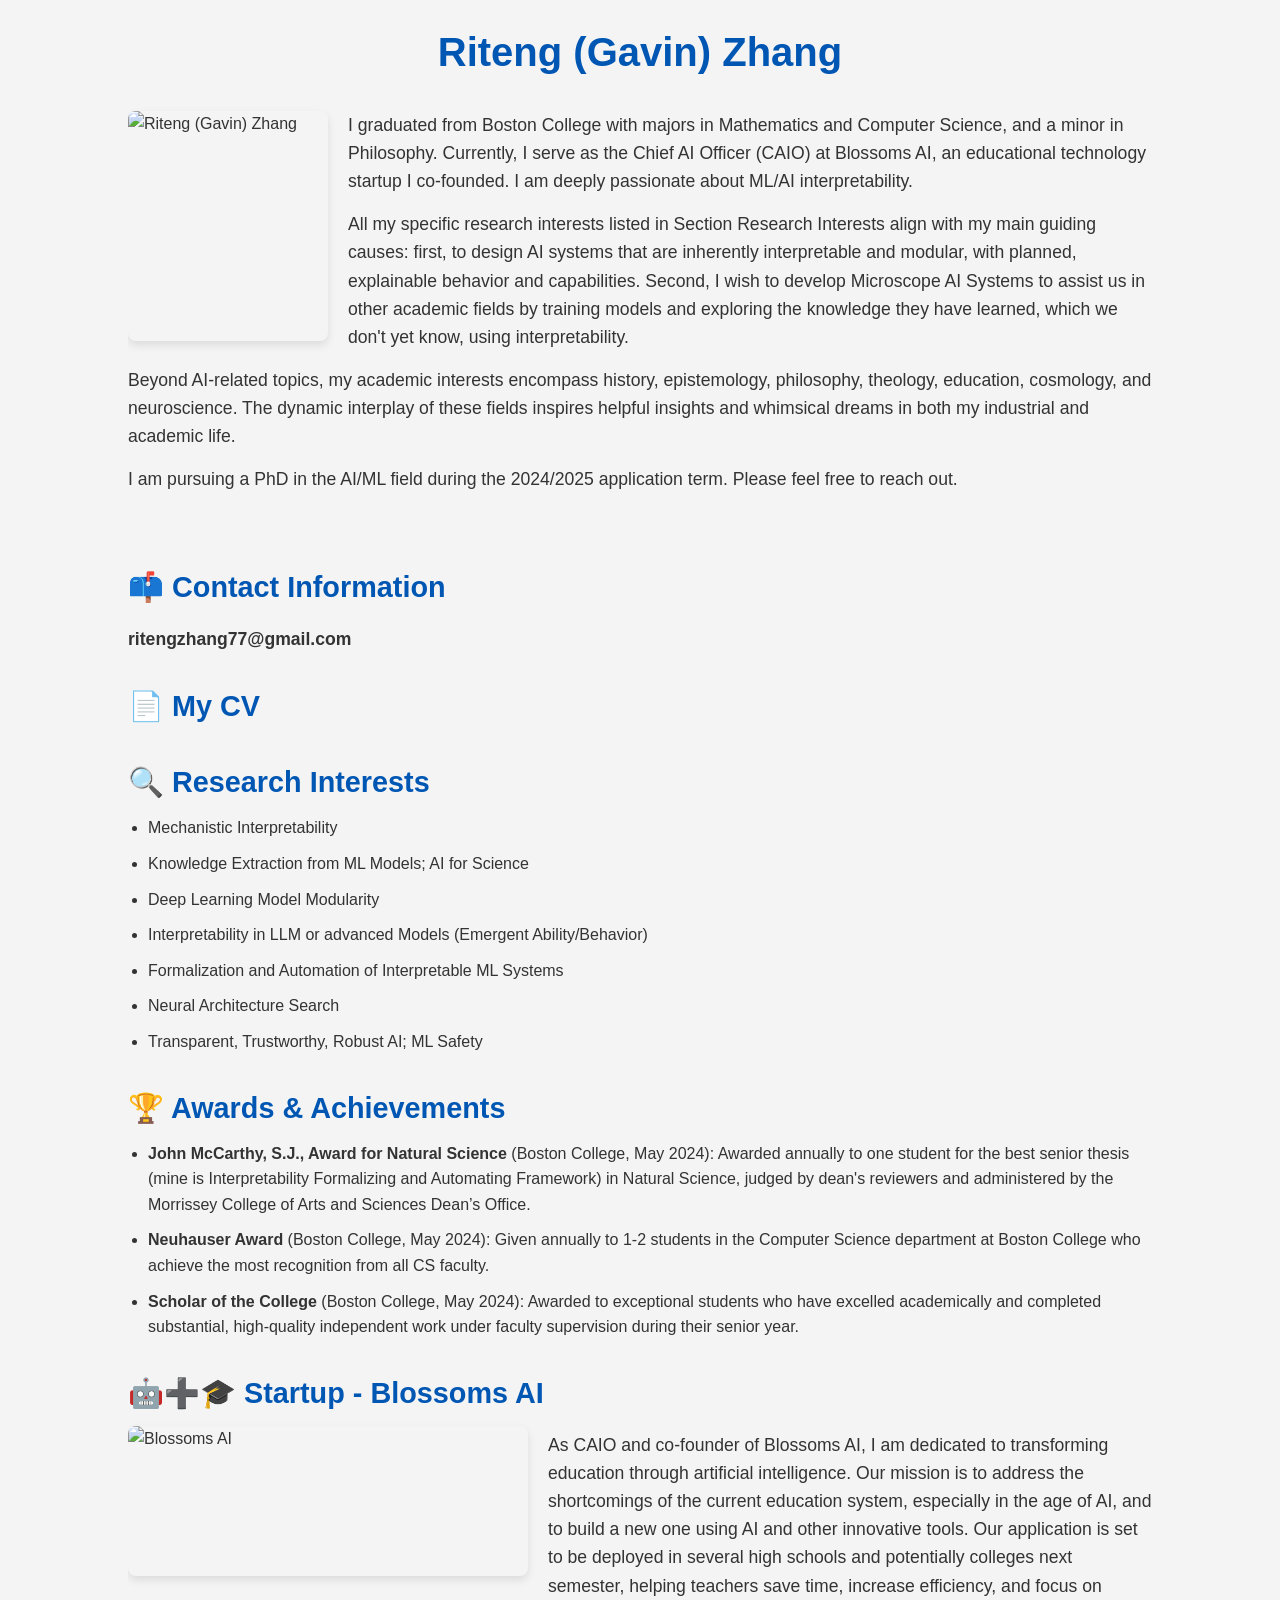
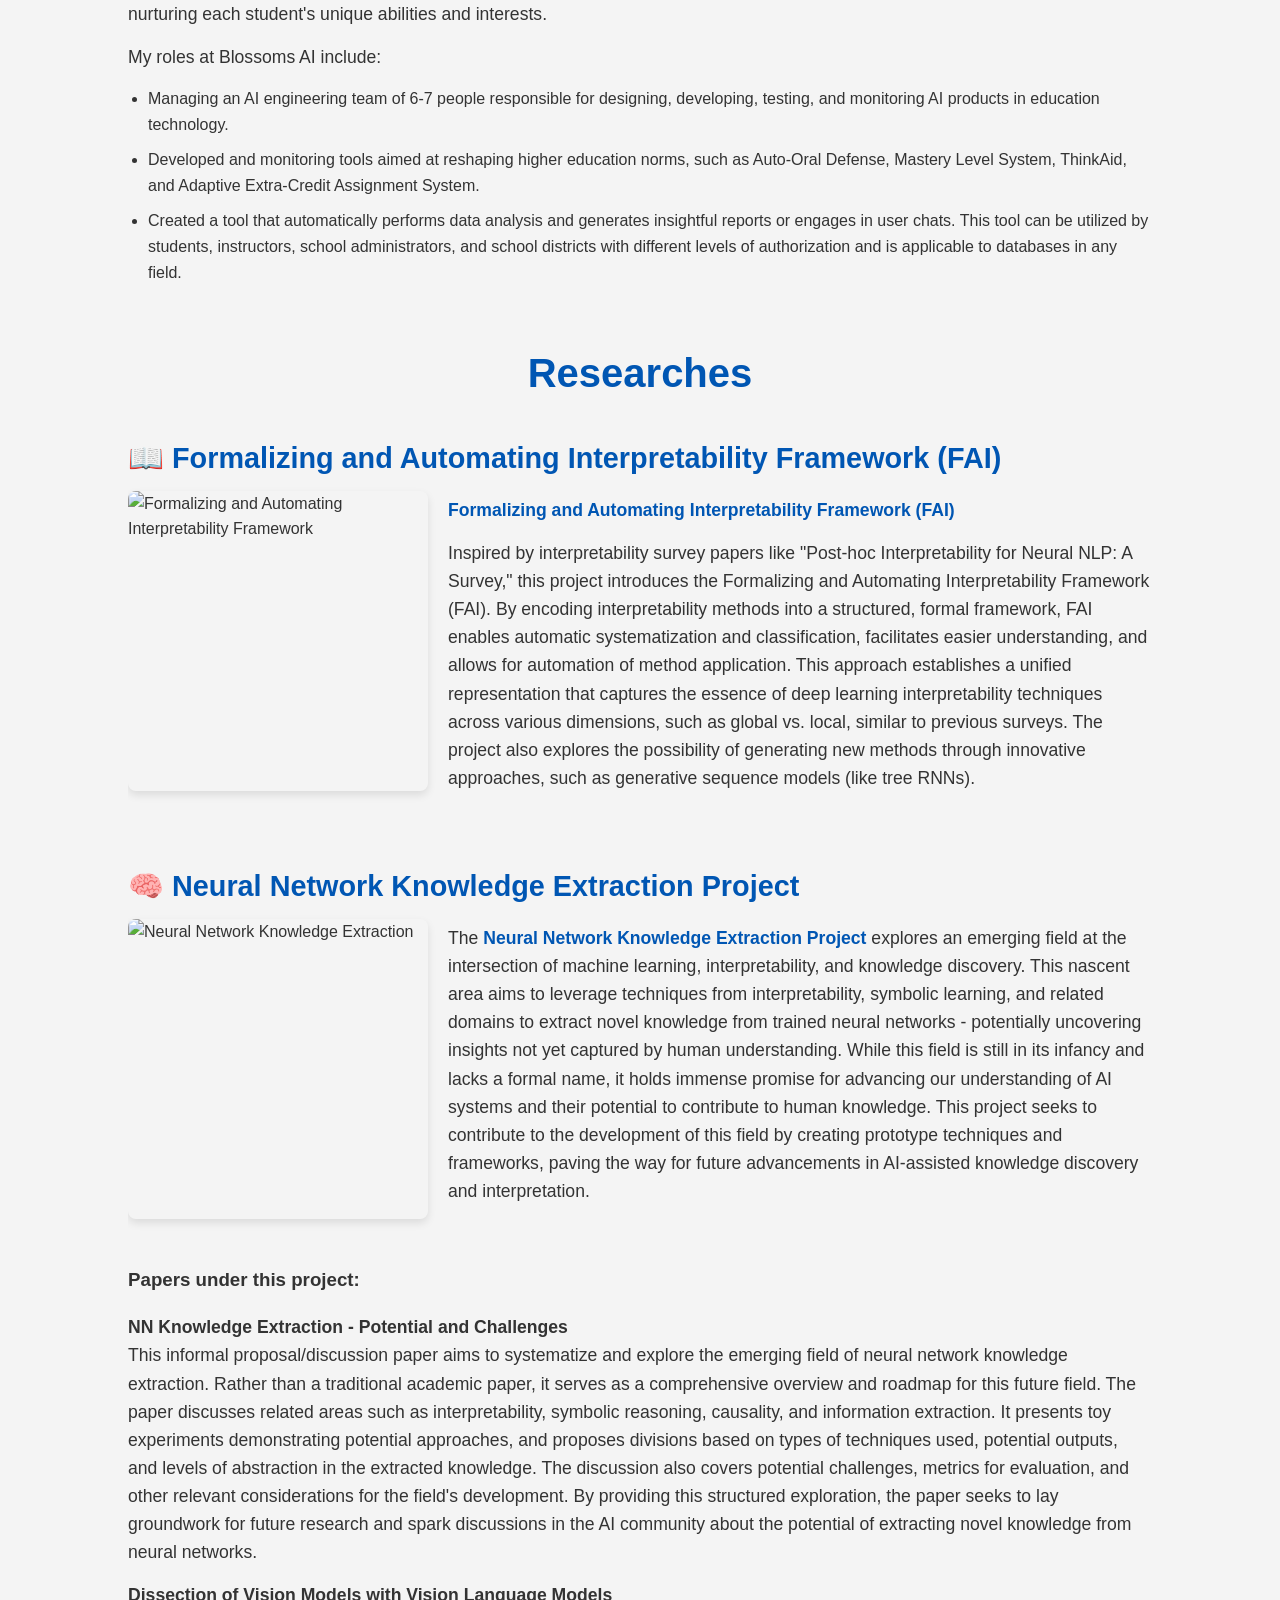
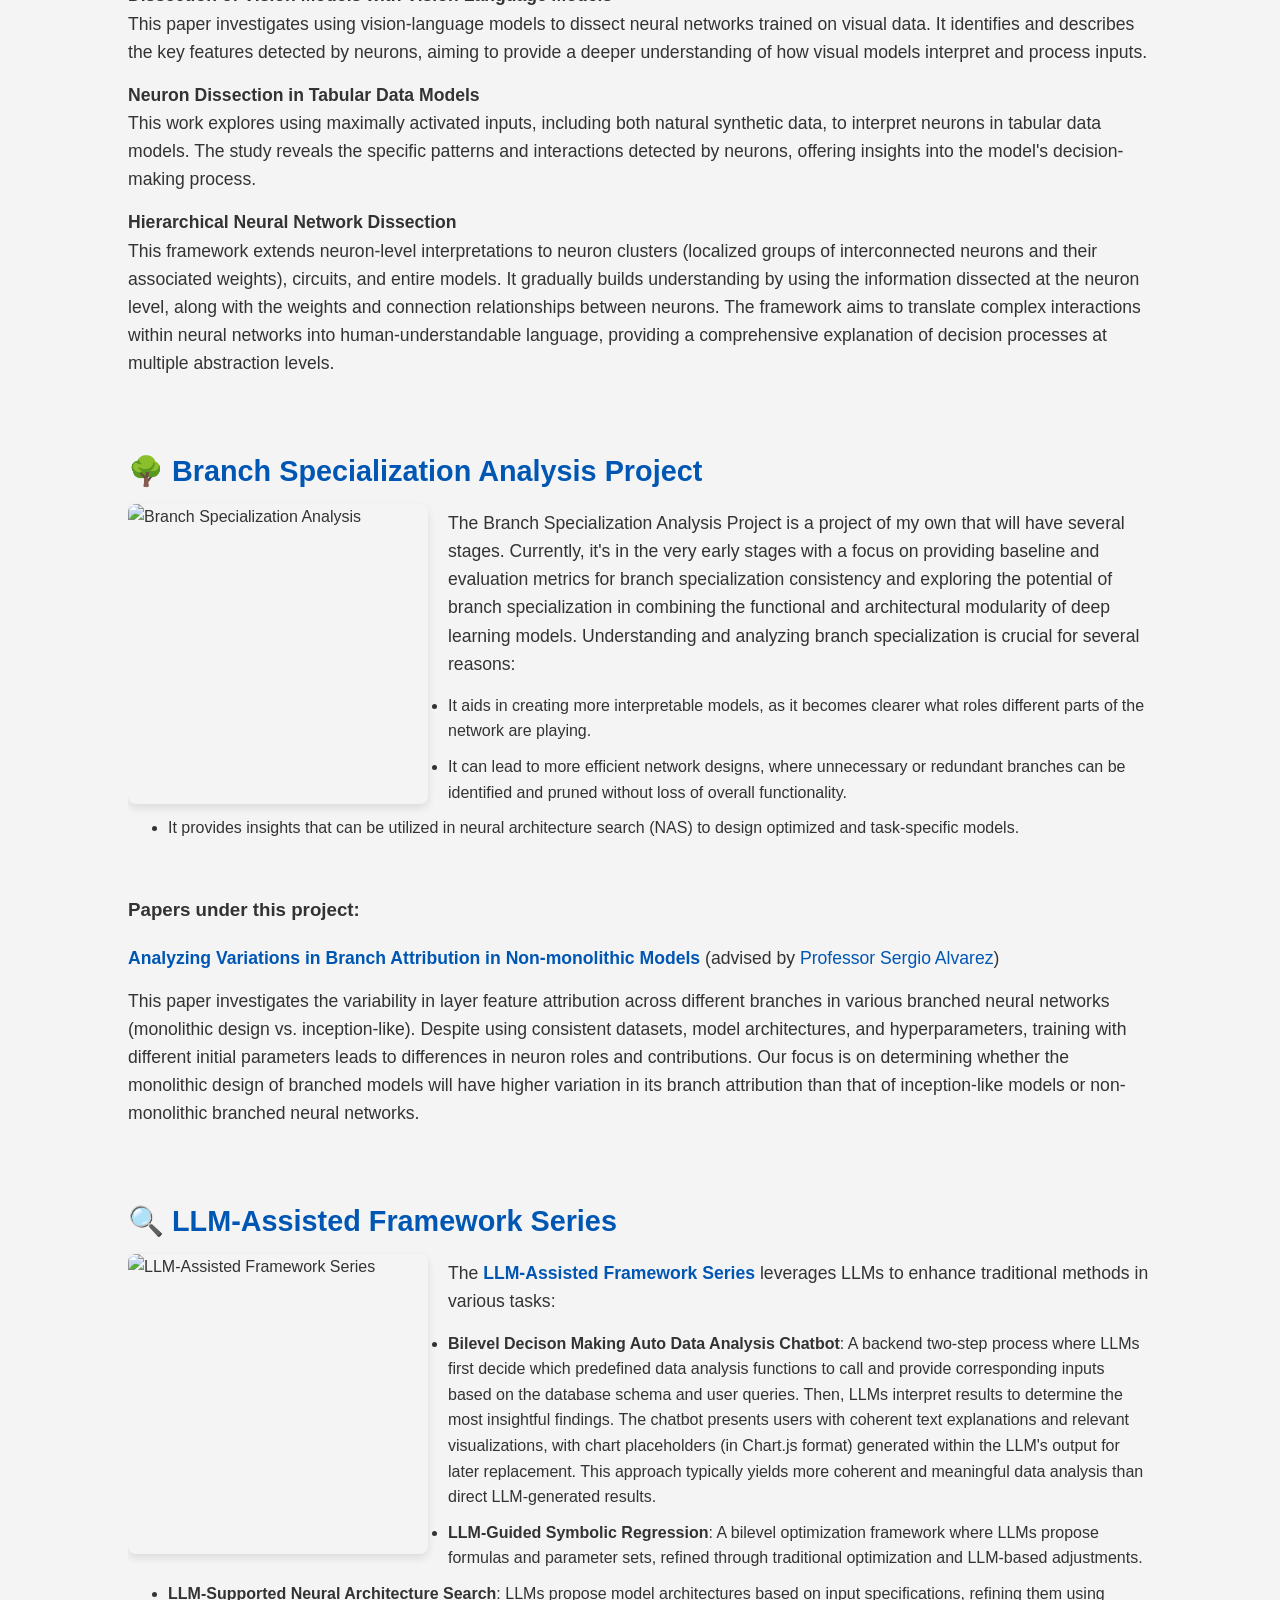
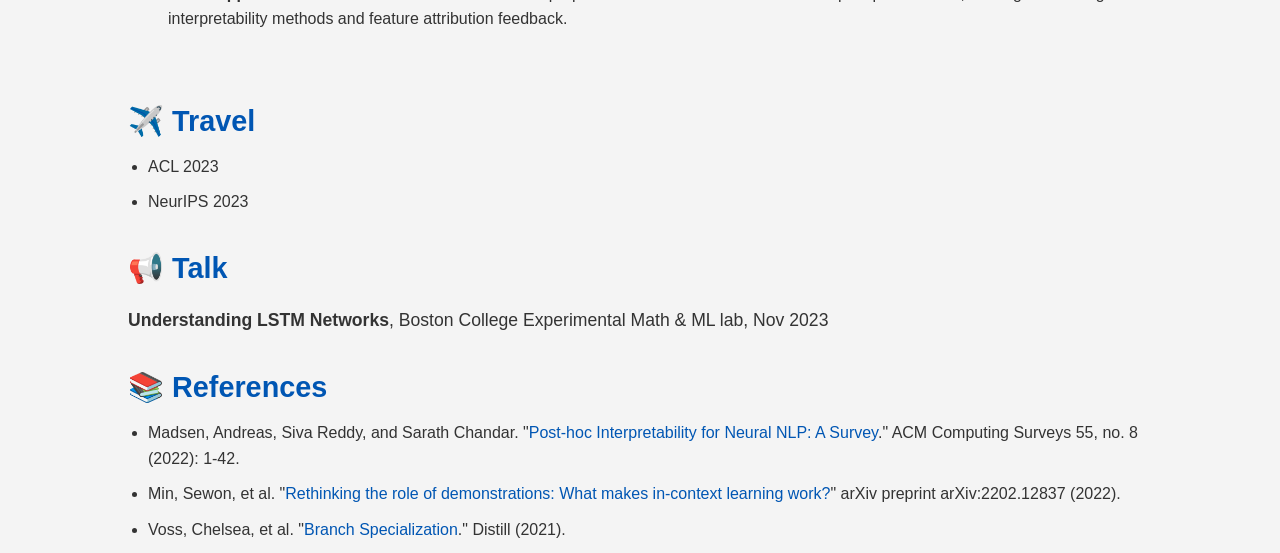
==== index.html @ b8872a15 "Update index.html" ====
<!DOCTYPE html>
<html lang="en">
<head>
    <meta charset="UTF-8">
    <meta name="viewport" content="width=device-width, initial-scale=1.0">
    <title>Riteng (Gavin) Zhang</title>
    <link rel="stylesheet" href="styles.css">
</head>
<body>
<div class="container">
        <h1>Riteng (Gavin) Zhang</h1>
        <img src="https://github.com/ritengzhang/ritengzhang.github.io/blob/11348b56d16f33c458205b8bb4a59f97f87b4524/1.jpeg?raw=true" align="left" width="200" height="230" alt="Riteng (Gavin) Zhang">
        <p>I graduated from Boston College with majors in Mathematics and Computer Science, and a minor in Philosophy. Currently, I serve as the Chief AI Officer (CAIO) at Blossoms AI, an educational technology startup I co-founded. I am deeply passionate about ML/AI interpretability.</p>
        
        <p>All my specific research interests listed in Section Research Interests align with my main guiding causes: first, to design AI systems that are inherently interpretable and modular, with planned, explainable behavior and capabilities. Second, I wish to develop Microscope AI Systems to assist us in other academic fields by training models and exploring the knowledge they have learned, which we don't yet know, using interpretability.</p>
        
        <p>Beyond AI-related topics, my academic interests encompass history, epistemology, philosophy, theology, education, cosmology, and neuroscience. The dynamic interplay of these fields inspires helpful insights and whimsical dreams in both my industrial and academic life.</p>
        
        <p>I am pursuing a PhD in the AI/ML field during the 2024/2025 application term. Please feel free to reach out.</p>
        
        <br clear="all"/>



        <h2>📫 Contact Information</h2>
        <p><strong>ritengzhang77@gmail.com</strong></p>

        <h2>📄 <a href="https://drive.google.com/file/d/1vY4RSzUa8OdE6odTxm7kkmeBJW924UXx/view?usp=sharing">My CV</a></h2>


        
        <h2>🔍 Research Interests</h2>
        <ul>
            <li>Mechanistic Interpretability</li>
            <li>Knowledge Extraction from ML Models; AI for Science</li>
            <li>Deep Learning Model Modularity</li>
            <li>Interpretability in LLM or advanced Models (Emergent Ability/Behavior)</li>
            <li>Formalization and Automation of Interpretable ML Systems</li>
            <li>Neural Architecture Search</li>
            <li>Transparent, Trustworthy, Robust AI; ML Safety</li>
        </ul>

        <h2>🏆 Awards & Achievements</h2>
        <ul>
            <li><strong>John McCarthy, S.J., Award for Natural Science</strong> (Boston College, May 2024): Awarded annually to one student for the best senior thesis (mine is Interpretability Formalizing and Automating Framework) in Natural Science, judged by dean's reviewers and administered by the Morrissey College of Arts and Sciences Dean’s Office.</li>
            <li><strong>Neuhauser Award</strong> (Boston College, May 2024): Given annually to 1-2 students in the Computer Science department at Boston College who achieve the most recognition from all CS faculty.</li>
            <li><strong>Scholar of the College</strong> (Boston College, May 2024): Awarded to exceptional students who have excelled academically and completed substantial, high-quality independent work under faculty supervision during their senior year.</li>
        </ul>

        
        <h2>🤖➕🎓 Startup - <a href="https://blossoms.ai">Blossoms AI</a></h2>
        <img src="https://github.com/ritengzhang/ritengzhang.github.io/blob/1a01755368f74b77d7cccdb9f7ed3c48d9a6199f/image.png?raw=true" align="left" width="400" height="150" alt="Blossoms AI">
        <p>As CAIO and co-founder of Blossoms AI, I am dedicated to transforming education through artificial intelligence. Our mission is to address the shortcomings of the current education system, especially in the age of AI, and to build a new one using AI and other innovative tools. Our application is set to be deployed in several high schools and potentially colleges next semester, helping teachers save time, increase efficiency, and focus on nurturing each student's unique abilities and interests.</p>
        <p>My roles at Blossoms AI include:</p>
        <ul>
            <li>Managing an AI engineering team of 6-7 people responsible for designing, developing, testing, and monitoring AI products in education technology.</li>
            <li>Developed and monitoring tools aimed at reshaping higher education norms, such as Auto-Oral Defense, Mastery Level System, ThinkAid, and Adaptive Extra-Credit Assignment System.</li>
            <li>Created a tool that automatically performs data analysis and generates insightful reports or engages in user chats. This tool can be utilized by students, instructors, school administrators, and school districts with different levels of authorization and is applicable to databases in any field.</li>
        </ul>
        <br clear="all"/>

        <h1>Researches</h1>
        
        <h2>📖 Formalizing and Automating Interpretability Framework (FAI)</h2>
        <img src="https://github.com/ritengzhang/ritengzhang.github.io/blob/95fd2bb4a673e4454ec96db79923a9f203338d7e/method%20encoding%20pic.jpg?raw=true" align="left" width="300" height="300" alt="Formalizing and Automating Interpretability Framework">
        <p><a href="https://github.com/ritengzhang/Interpretability-of-neural-language-model-A-survey"><strong>Formalizing and Automating Interpretability Framework (FAI)</strong></a></p>
        <p>Inspired by interpretability survey papers like "Post-hoc Interpretability for Neural NLP: A Survey," this project introduces the Formalizing and Automating Interpretability Framework (FAI). By encoding interpretability methods into a structured, formal framework, FAI enables automatic systematization and classification, facilitates easier understanding, and allows for automation of method application. This approach establishes a unified representation that captures the essence of deep learning interpretability techniques across various dimensions, such as global vs. local, similar to previous surveys. The project also explores the possibility of generating new methods through innovative approaches, such as generative sequence models (like tree RNNs).</p>
        <br clear="all"/>
        
        <h2>🧠 Neural Network Knowledge Extraction Project</h2>
        <img src="https://github.com/ritengzhang/ritengzhang.github.io/blob/d81172f85144ddbd7890f9d660b5c33ec9f28f45/KE.jpg?raw=true" align="left" width="300" height="300" alt="Neural Network Knowledge Extraction">
        <p>The <strong><a href="https://github.com/ritengzhang/NN-Knowledge-Extraction">Neural Network Knowledge Extraction Project</a></strong> explores an emerging field at the intersection of machine learning, interpretability, and knowledge discovery. This nascent area aims to leverage techniques from interpretability, symbolic learning, and related domains to extract novel knowledge from trained neural networks - potentially uncovering insights not yet captured by human understanding. While this field is still in its infancy and lacks a formal name, it holds immense promise for advancing our understanding of AI systems and their potential to contribute to human knowledge. This project seeks to contribute to the development of this field by creating prototype techniques and frameworks, paving the way for future advancements in AI-assisted knowledge discovery and interpretation.</p>
        <br clear="all"/>
        
        <h3>Papers under this project:</h3>

        <p><strong>NN Knowledge Extraction - Potential and Challenges</strong><br>
        This informal proposal/discussion paper aims to systematize and explore the emerging field of neural network knowledge extraction. Rather than a traditional academic paper, it serves as a comprehensive overview and roadmap for this future field. The paper discusses related areas such as interpretability, symbolic reasoning, causality, and information extraction. It presents toy experiments demonstrating potential approaches, and proposes divisions based on types of techniques used, potential outputs, and levels of abstraction in the extracted knowledge. The discussion also covers potential challenges, metrics for evaluation, and other relevant considerations for the field's development. By providing this structured exploration, the paper seeks to lay groundwork for future research and spark discussions in the AI community about the potential of extracting novel knowledge from neural networks.</p>
            
        <p><strong>Dissection of Vision Models with Vision Language Models</strong><br>
        This paper investigates using vision-language models to dissect neural networks trained on visual data. It identifies and describes the key features detected by neurons, aiming to provide a deeper understanding of how visual models interpret and process inputs.</p>
        
        <p><strong>Neuron Dissection in Tabular Data Models</strong><br>
        This work explores using maximally activated inputs, including both natural synthetic data, to interpret neurons in tabular data models. The study reveals the specific patterns and interactions detected by neurons, offering insights into the model's decision-making process.</p>
        
        <p><strong>Hierarchical Neural Network Dissection</strong><br>
        This framework extends neuron-level interpretations to neuron clusters (localized groups of interconnected neurons and their associated weights), circuits, and entire models. It gradually builds understanding by using the information dissected at the neuron level, along with the weights and connection relationships between neurons. The framework aims to translate complex interactions within neural networks into human-understandable language, providing a comprehensive explanation of decision processes at multiple abstraction levels.</p>
        <br clear="all"/>

        
        <h2>🌳 Branch Specialization Analysis Project</h2>
        <img src="https://github.com/ritengzhang/ritengzhang.github.io/blob/e4a2a3af80d99f621597987b2ea102a648469d71/branch.png?raw=true" align="left" width="300" height="300" alt="Branch Specialization Analysis">
        <p>The Branch Specialization Analysis Project is a project of my own that will have several stages. Currently, it's in the very early stages with a focus on providing baseline and evaluation metrics for branch specialization consistency and exploring the potential of branch specialization in combining the functional and architectural modularity of deep learning models. Understanding and analyzing branch specialization is crucial for several reasons:</p>
        <ul style="padding-left: 40px;">
            <li>It aids in creating more interpretable models, as it becomes clearer what roles different parts of the network are playing.</li>
            <li>It can lead to more efficient network designs, where unnecessary or redundant branches can be identified and pruned without loss of overall functionality.</li>
            <li>It provides insights that can be utilized in neural architecture search (NAS) to design optimized and task-specific models.</li>
        </ul>
        <br clear="all"/>
        
        <h3>Papers under this project:</h3>
        <p><a href="https://github.com/ritengzhang/Interpretability-of-Inception-and-its-variants"><strong>Analyzing Variations in Branch Attribution in Non-monolithic Models</strong></a> (advised by <a href="https://www.bc.edu/bc-web/schools/mcas/departments/computer-science/people/faculty-directory/sergio-alvarez.html">Professor Sergio Alvarez</a>)</p>
        <p>This paper investigates the variability in layer feature attribution across different branches in various branched neural networks (monolithic design vs. inception-like). Despite using consistent datasets, model architectures, and hyperparameters, training with different initial parameters leads to differences in neuron roles and contributions. Our focus is on determining whether the monolithic design of branched models will have higher variation in its branch attribution than that of inception-like models or non-monolithic branched neural networks.</p>
        <br clear="all"/>
                
        <h2>🔍 LLM-Assisted Framework Series</h2>
        <img src="https://github.com/ritengzhang/ritengzhang.github.io/blob/d81172f85144ddbd7890f9d660b5c33ec9f28f45/LLM.jpg?raw=true" align="left" width="300" height="300" alt="LLM-Assisted Framework Series">
        <p>The <strong><a href="https://github.com/ritengzhang/LLM-Supported-Series">LLM-Assisted Framework Series</a></strong> leverages LLMs to enhance traditional methods in various tasks:</p>
        <ul style="padding-left: 40px;">
            <li><strong>Bilevel Decison Making Auto Data Analysis Chatbot</strong>: A backend two-step process where LLMs first decide which predefined data analysis functions to call and provide corresponding inputs based on the database schema and user queries. Then, LLMs interpret results to determine the most insightful findings. The chatbot presents users with coherent text explanations and relevant visualizations, with chart placeholders (in Chart.js format) generated within the LLM's output for later replacement. This approach typically yields more coherent and meaningful data analysis than direct LLM-generated results.</li>
            <li><strong>LLM-Guided Symbolic Regression</strong>: A bilevel optimization framework where LLMs propose formulas and parameter sets, refined through traditional optimization and LLM-based adjustments.</li>
            <li><strong>LLM-Supported Neural Architecture Search</strong>: LLMs propose model architectures based on input specifications, refining them using interpretability methods and feature attribution feedback.</li>
        </ul>
        <br clear="all"/>



        <h2>✈️ Travel</h2>
        <ul>
            <li>ACL 2023</li>
            <li>NeurIPS 2023</li>
        </ul>

        <h2>📢 Talk</h2>
        <p><strong>Understanding LSTM Networks</strong>, Boston College Experimental Math & ML lab, Nov 2023</p>

        <h2>📚 References</h2>
        <ul>
            <li>Madsen, Andreas, Siva Reddy, and Sarath Chandar. "<a href="https://arxiv.org/abs/2108.04840">Post-hoc Interpretability for Neural NLP: A Survey</a>." ACM Computing Surveys 55, no. 8 (2022): 1-42.</li>
            <li>Min, Sewon, et al. "<a href="https://arxiv.org/abs/2202.12837">Rethinking the role of demonstrations: What makes in-context learning work?</a>" arXiv preprint arXiv:2202.12837 (2022).</li>
            <li>Voss, Chelsea, et al. "<a href="https://distill.pub/2020/circuits/branch-specialization/">Branch Specialization</a>." Distill (2021).</li>
        </ul>
    </div>
</body>
</html>
---- styles.css ----
/* General Styles */
body {
    font-family: Arial, sans-serif;
    line-height: 1.6;
    margin: 0;
    padding: 0;
    background-color: #f4f4f4;
    color: #333;
}

/* Container */
.container {
    width: 80%;
    margin: auto;
    overflow: hidden;
}

/* Header Styles */
h1, h2 {
    color: #0056b3;
}

h1 {
    margin-top: 20px;
    font-size: 2.5em;
    text-align: center;
}

h2 {
    font-size: 1.8em;
    margin-top: 30px;
    margin-bottom: 10px;
}

/* Paragraph Styles */
p {
    margin: 15px 0;
    font-size: 1.1em;
}

/* List Styles */
ul {
    list-style-type: disc;
    margin: 10px 0;
    padding-left: 20px;
}

ul li {
    margin-bottom: 10px;
}

/* Link Styles */
a {
    color: #0056b3;
    text-decoration: none;
}

a:hover {
    text-decoration: underline;
}

/* Image Styles */
img {
    margin-right: 20px;
    border-radius: 8px;
    box-shadow: 0 4px 8px rgba(0,0,0,0.1);
}

/* Clear floats */
.clearfix::after {
    content: "";
    clear: both;
    display: table;
}

/* Additional styling for specific elements */
.contact-info {
    font-weight: bold;
    font-size: 1.2em;
}

.cv-link {
    font-weight: bold;
    font-size: 1.2em;
}

.sub-section img {
    margin-top: 20px;
    margin-bottom: 20px;
}

/* Responsive Styles */
@media (max-width: 768px) {
    .container {
        width: 95%;
    }

    img {
        width: 100%;
        height: auto;
        margin: 0 auto;
        display: block;
    }

    h1 {
        font-size: 2em;
    }

    h2 {
        font-size: 1.5em;
    }
}
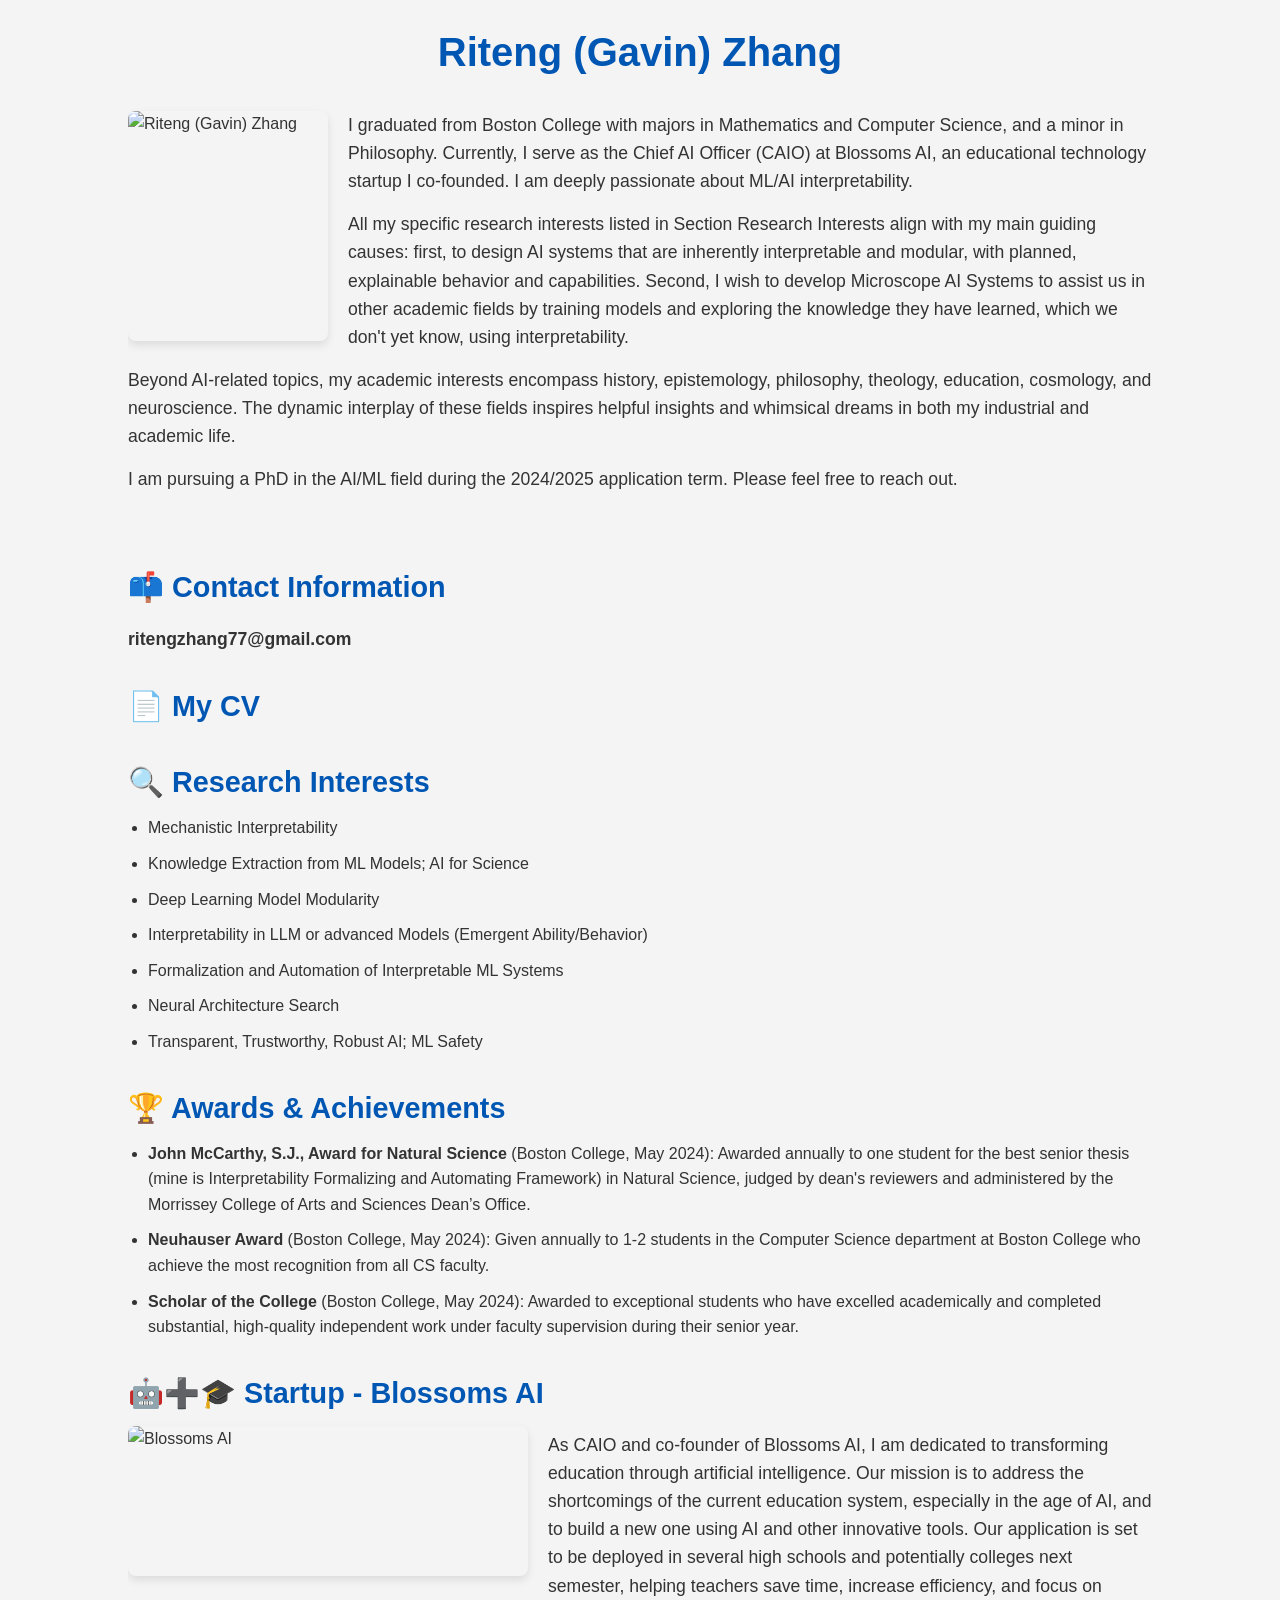
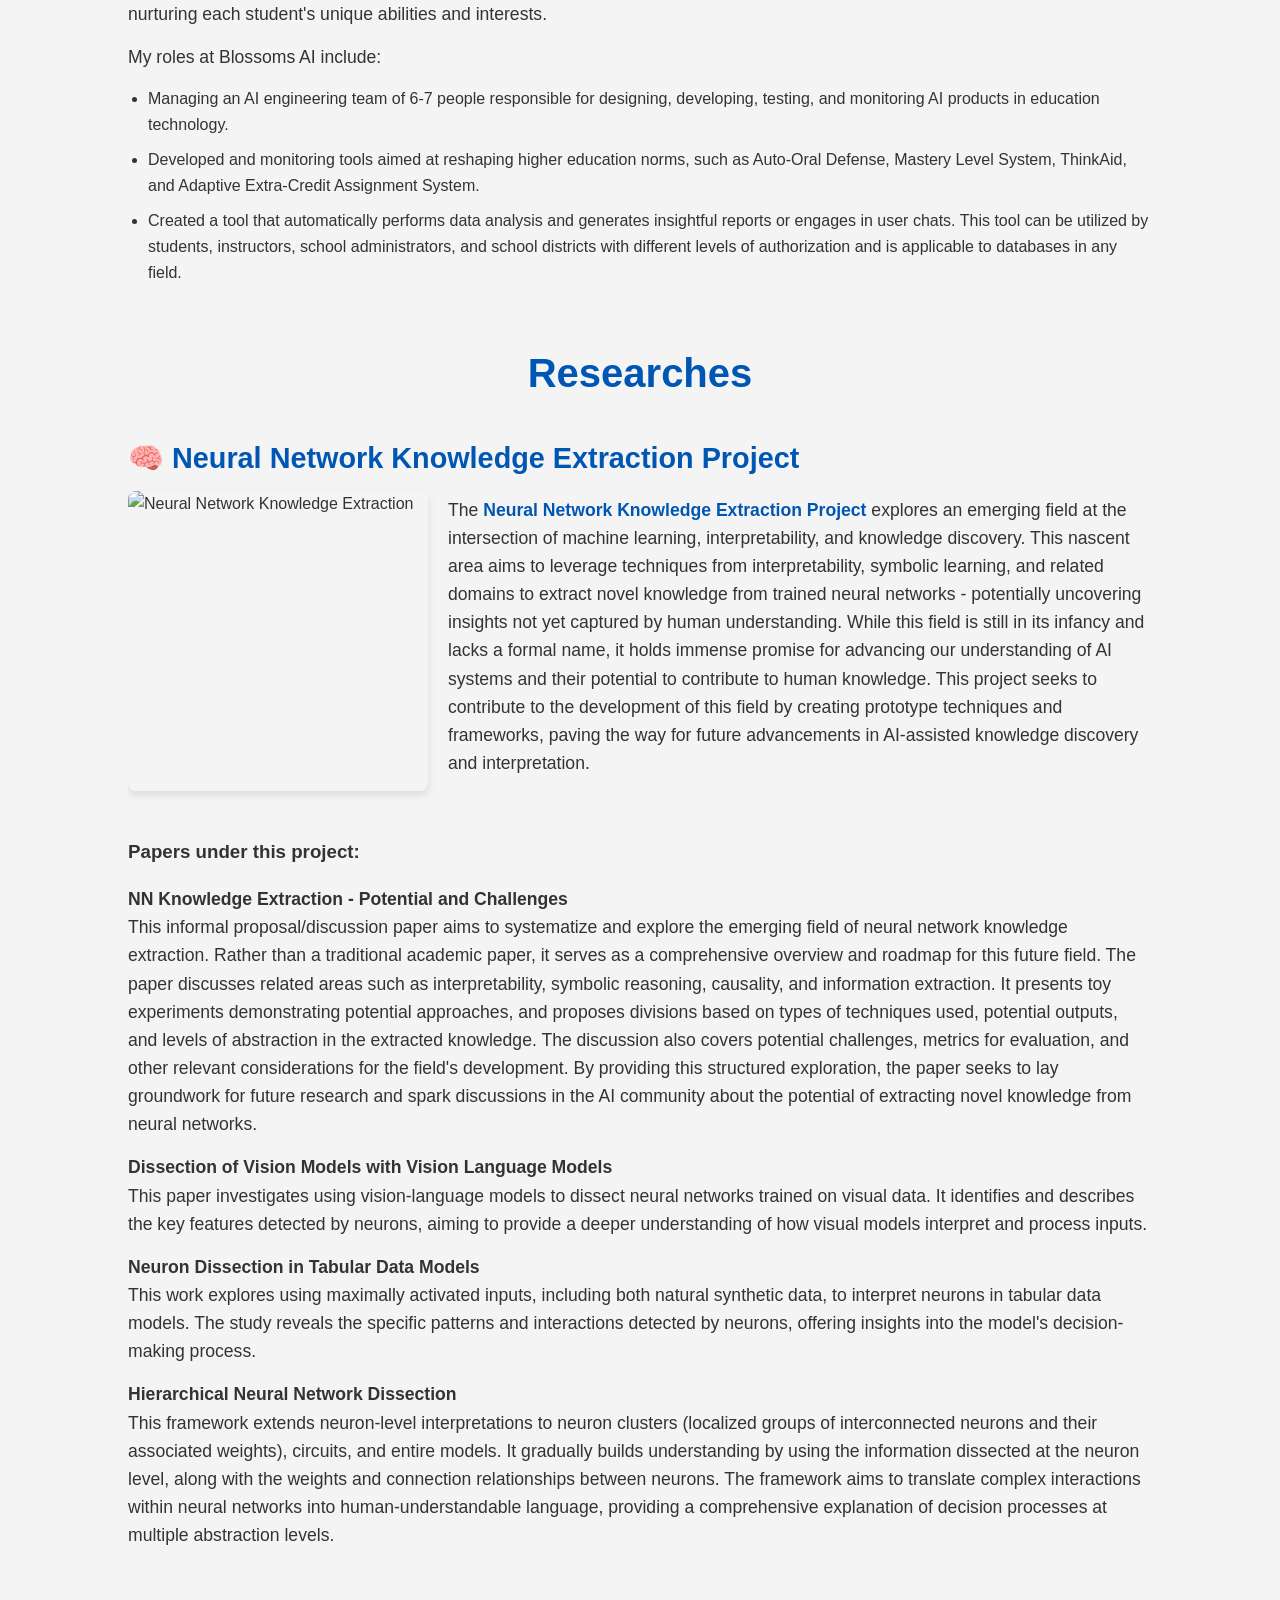
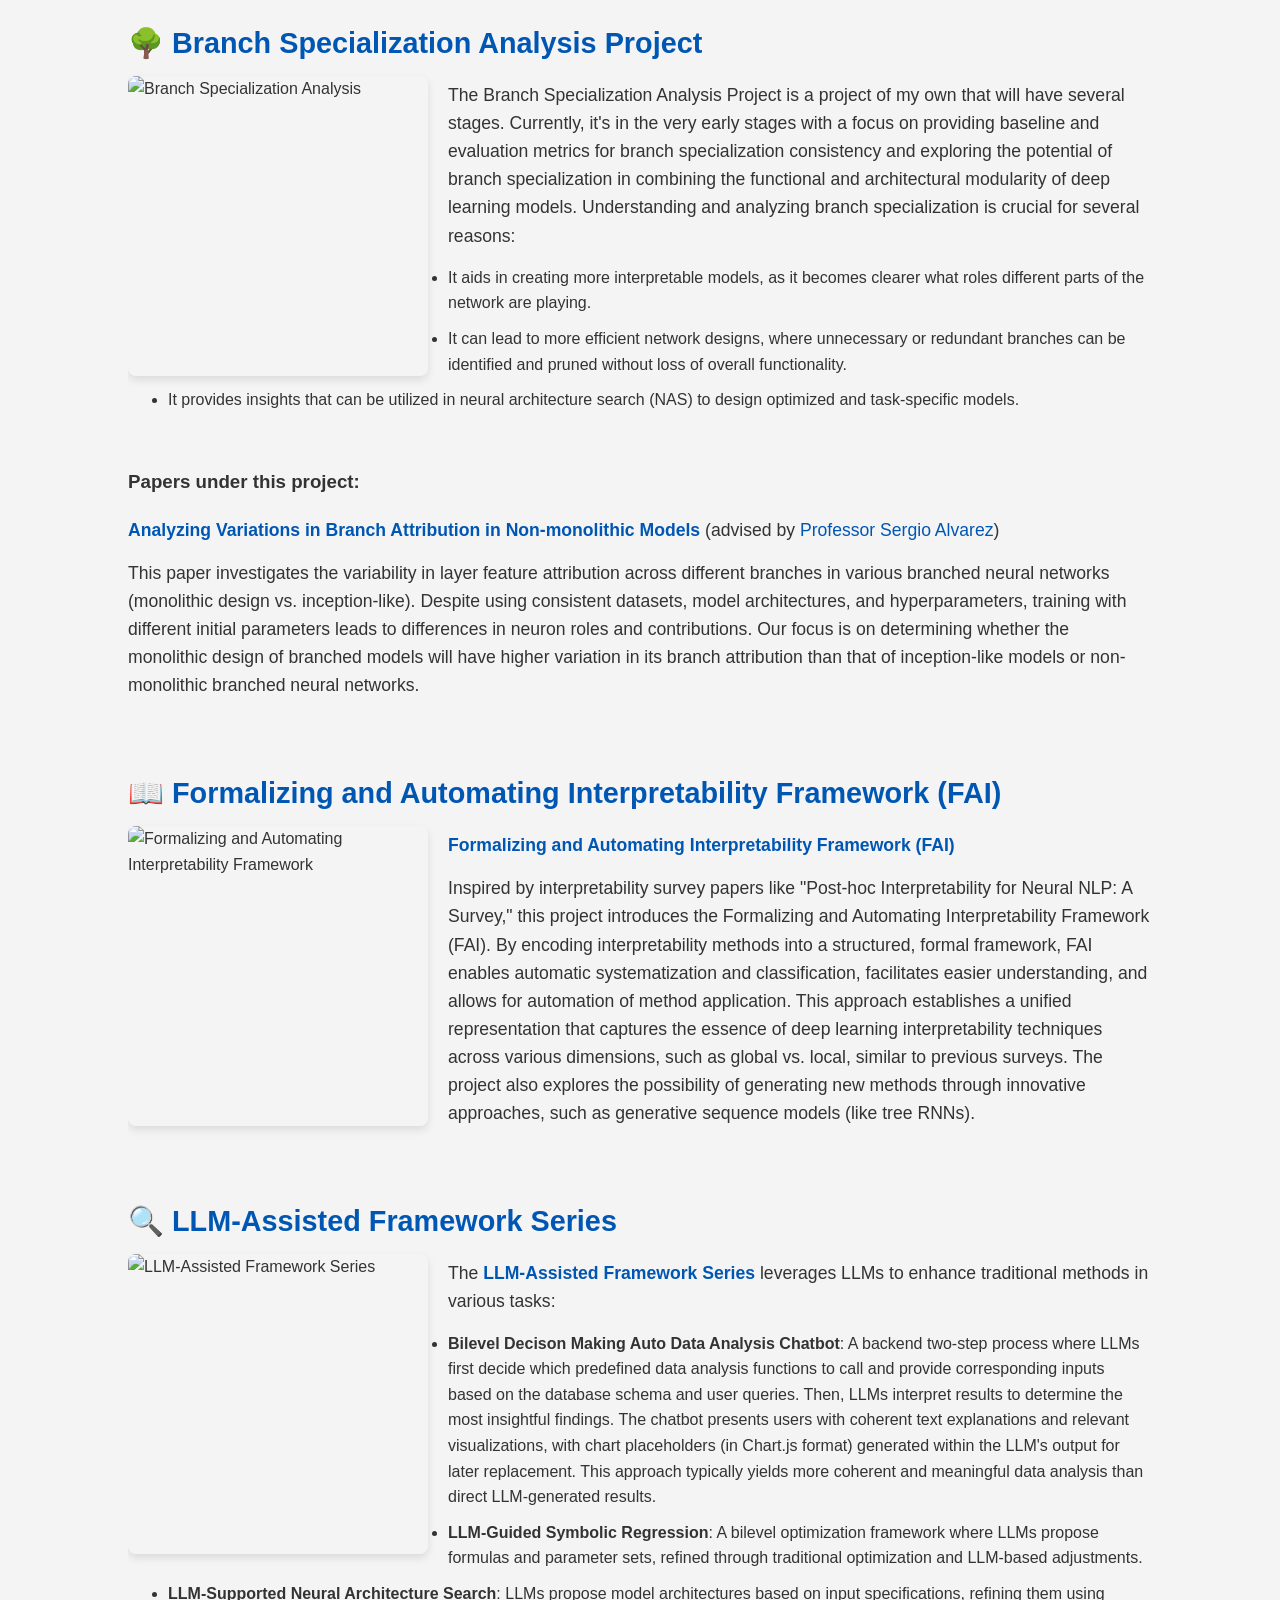
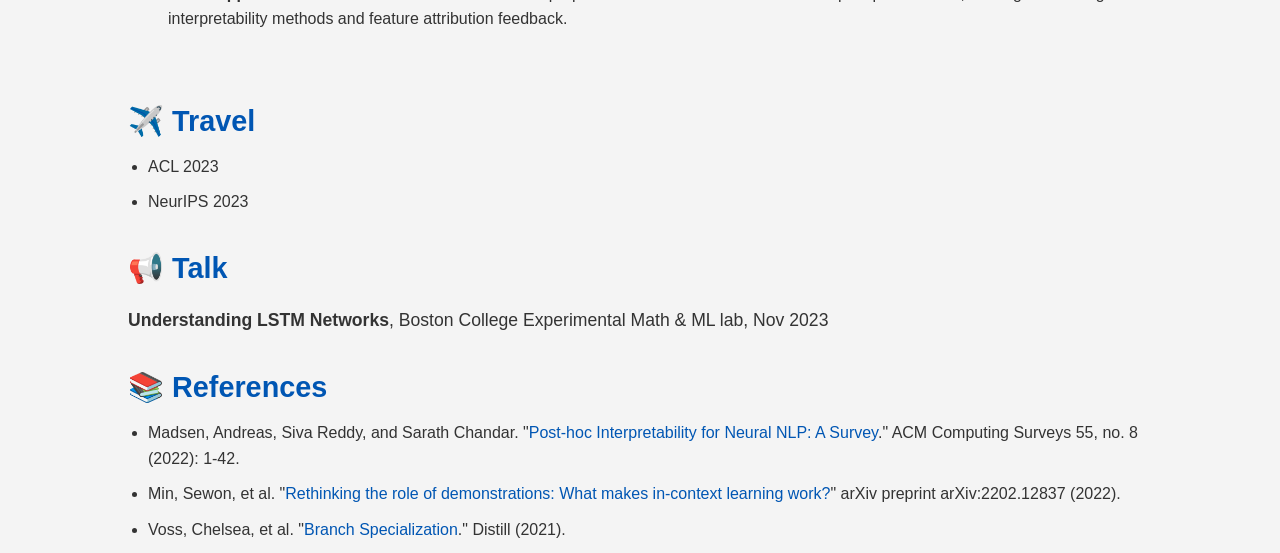
==== commit 3d62edcd: "Update index.html" ====
--- a/index.html
+++ b/index.html
@@ -61,11 +61,6 @@
 
         <h1>Researches</h1>
         
-        <h2>📖 Formalizing and Automating Interpretability Framework (FAI)</h2>
-        <img src="https://github.com/ritengzhang/ritengzhang.github.io/blob/95fd2bb4a673e4454ec96db79923a9f203338d7e/method%20encoding%20pic.jpg?raw=true" align="left" width="300" height="300" alt="Formalizing and Automating Interpretability Framework">
-        <p><a href="https://github.com/ritengzhang/Interpretability-of-neural-language-model-A-survey"><strong>Formalizing and Automating Interpretability Framework (FAI)</strong></a></p>
-        <p>Inspired by interpretability survey papers like "Post-hoc Interpretability for Neural NLP: A Survey," this project introduces the Formalizing and Automating Interpretability Framework (FAI). By encoding interpretability methods into a structured, formal framework, FAI enables automatic systematization and classification, facilitates easier understanding, and allows for automation of method application. This approach establishes a unified representation that captures the essence of deep learning interpretability techniques across various dimensions, such as global vs. local, similar to previous surveys. The project also explores the possibility of generating new methods through innovative approaches, such as generative sequence models (like tree RNNs).</p>
-        <br clear="all"/>
         
         <h2>🧠 Neural Network Knowledge Extraction Project</h2>
         <img src="https://github.com/ritengzhang/ritengzhang.github.io/blob/d81172f85144ddbd7890f9d660b5c33ec9f28f45/KE.jpg?raw=true" align="left" width="300" height="300" alt="Neural Network Knowledge Extraction">
@@ -102,7 +97,15 @@
         <p><a href="https://github.com/ritengzhang/Interpretability-of-Inception-and-its-variants"><strong>Analyzing Variations in Branch Attribution in Non-monolithic Models</strong></a> (advised by <a href="https://www.bc.edu/bc-web/schools/mcas/departments/computer-science/people/faculty-directory/sergio-alvarez.html">Professor Sergio Alvarez</a>)</p>
         <p>This paper investigates the variability in layer feature attribution across different branches in various branched neural networks (monolithic design vs. inception-like). Despite using consistent datasets, model architectures, and hyperparameters, training with different initial parameters leads to differences in neuron roles and contributions. Our focus is on determining whether the monolithic design of branched models will have higher variation in its branch attribution than that of inception-like models or non-monolithic branched neural networks.</p>
         <br clear="all"/>
-                
+
+        <h2>📖 Formalizing and Automating Interpretability Framework (FAI)</h2>
+        <img src="https://github.com/ritengzhang/ritengzhang.github.io/blob/95fd2bb4a673e4454ec96db79923a9f203338d7e/method%20encoding%20pic.jpg?raw=true" align="left" width="300" height="300" alt="Formalizing and Automating Interpretability Framework">
+        <p><a href="https://github.com/ritengzhang/Interpretability-of-neural-language-model-A-survey"><strong>Formalizing and Automating Interpretability Framework (FAI)</strong></a></p>
+        <p>Inspired by interpretability survey papers like "Post-hoc Interpretability for Neural NLP: A Survey," this project introduces the Formalizing and Automating Interpretability Framework (FAI). By encoding interpretability methods into a structured, formal framework, FAI enables automatic systematization and classification, facilitates easier understanding, and allows for automation of method application. This approach establishes a unified representation that captures the essence of deep learning interpretability techniques across various dimensions, such as global vs. local, similar to previous surveys. The project also explores the possibility of generating new methods through innovative approaches, such as generative sequence models (like tree RNNs).</p>
+        <br clear="all"/>
+
+
+    
         <h2>🔍 LLM-Assisted Framework Series</h2>
         <img src="https://github.com/ritengzhang/ritengzhang.github.io/blob/d81172f85144ddbd7890f9d660b5c33ec9f28f45/LLM.jpg?raw=true" align="left" width="300" height="300" alt="LLM-Assisted Framework Series">
         <p>The <strong><a href="https://github.com/ritengzhang/LLM-Supported-Series">LLM-Assisted Framework Series</a></strong> leverages LLMs to enhance traditional methods in various tasks:</p>
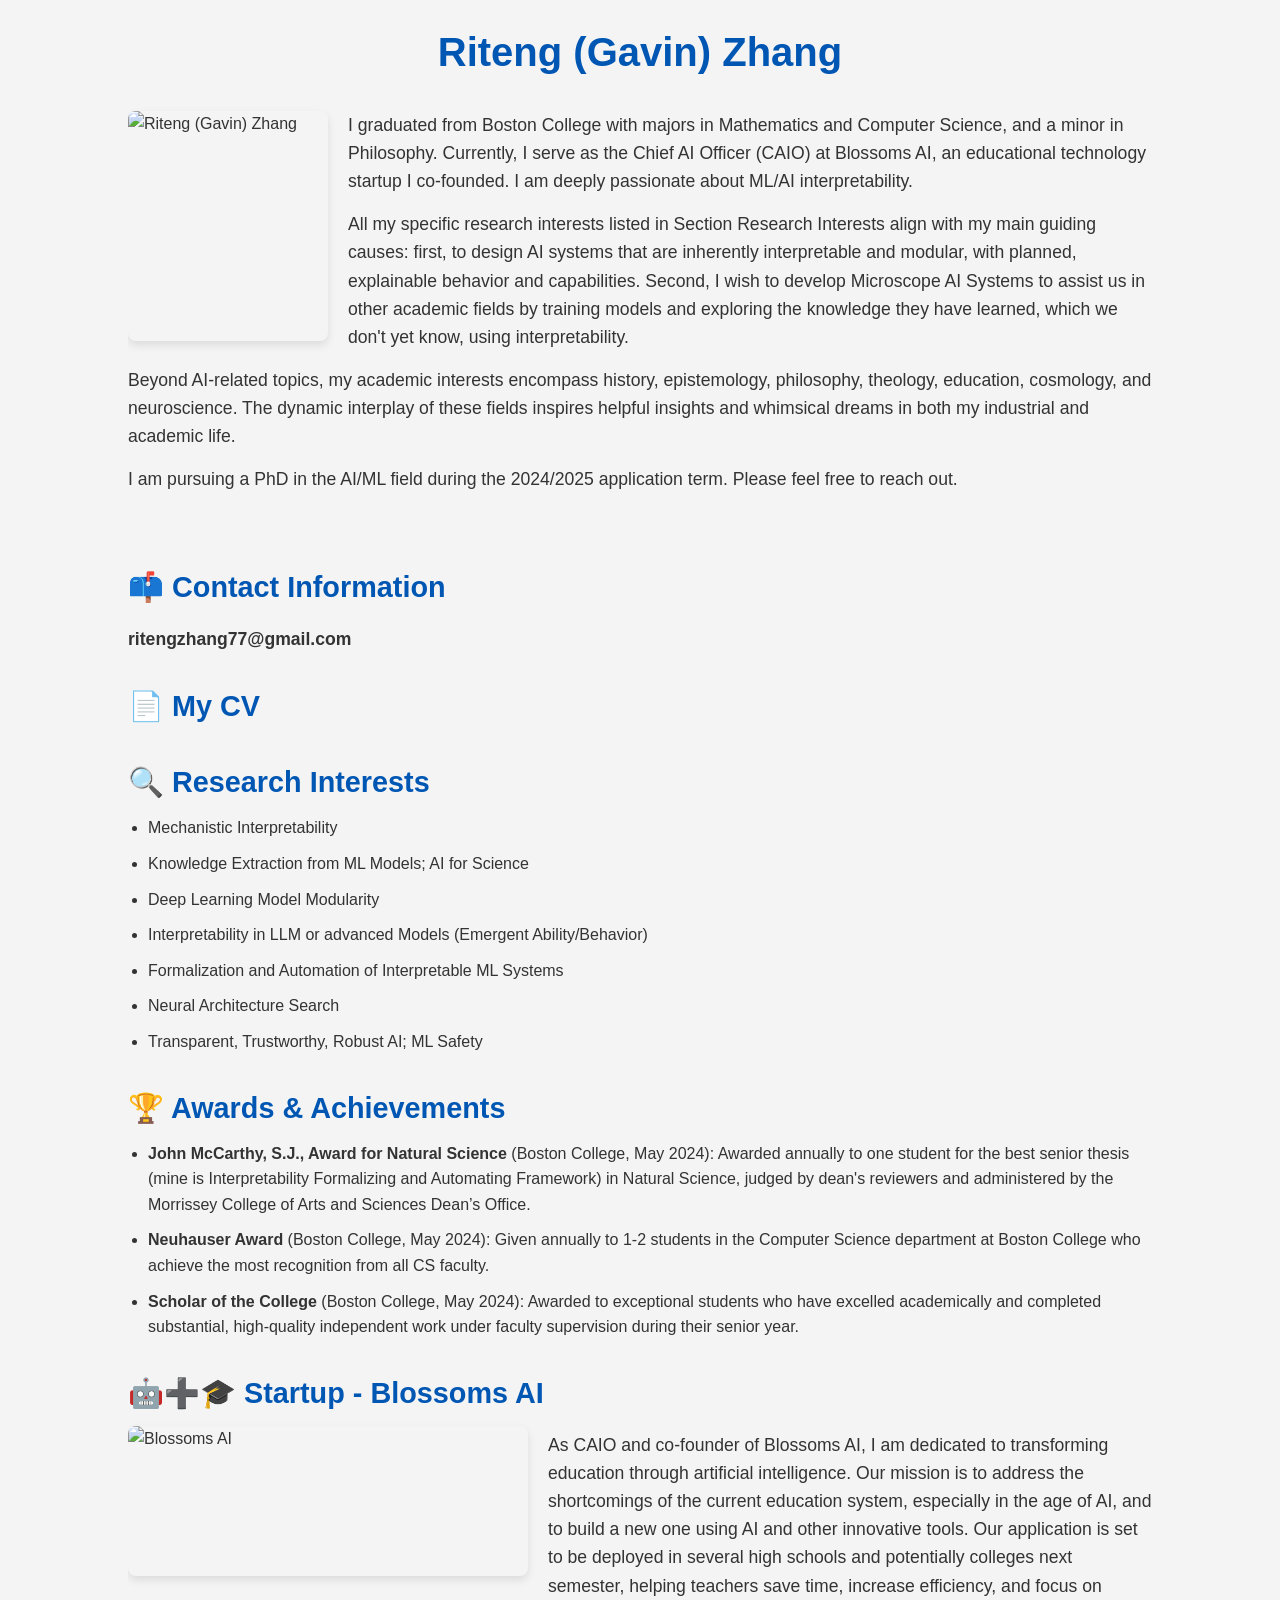
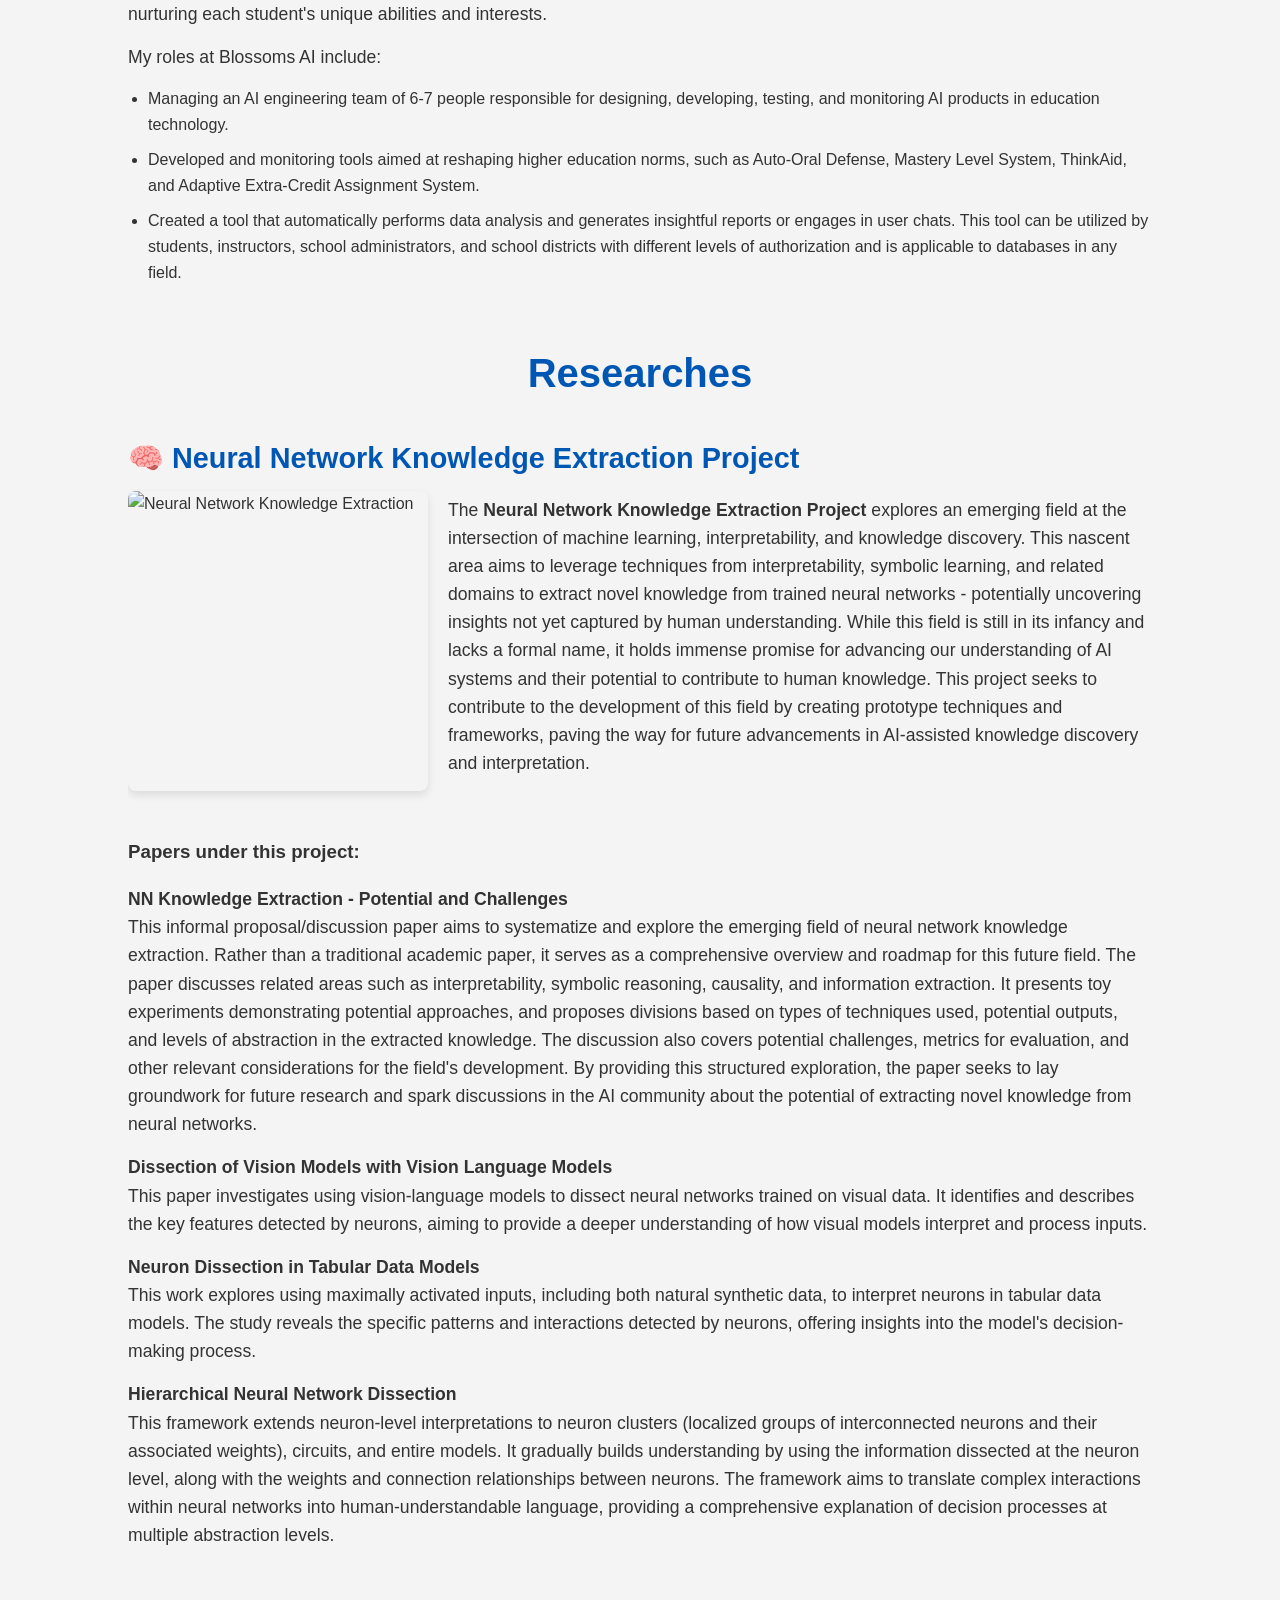
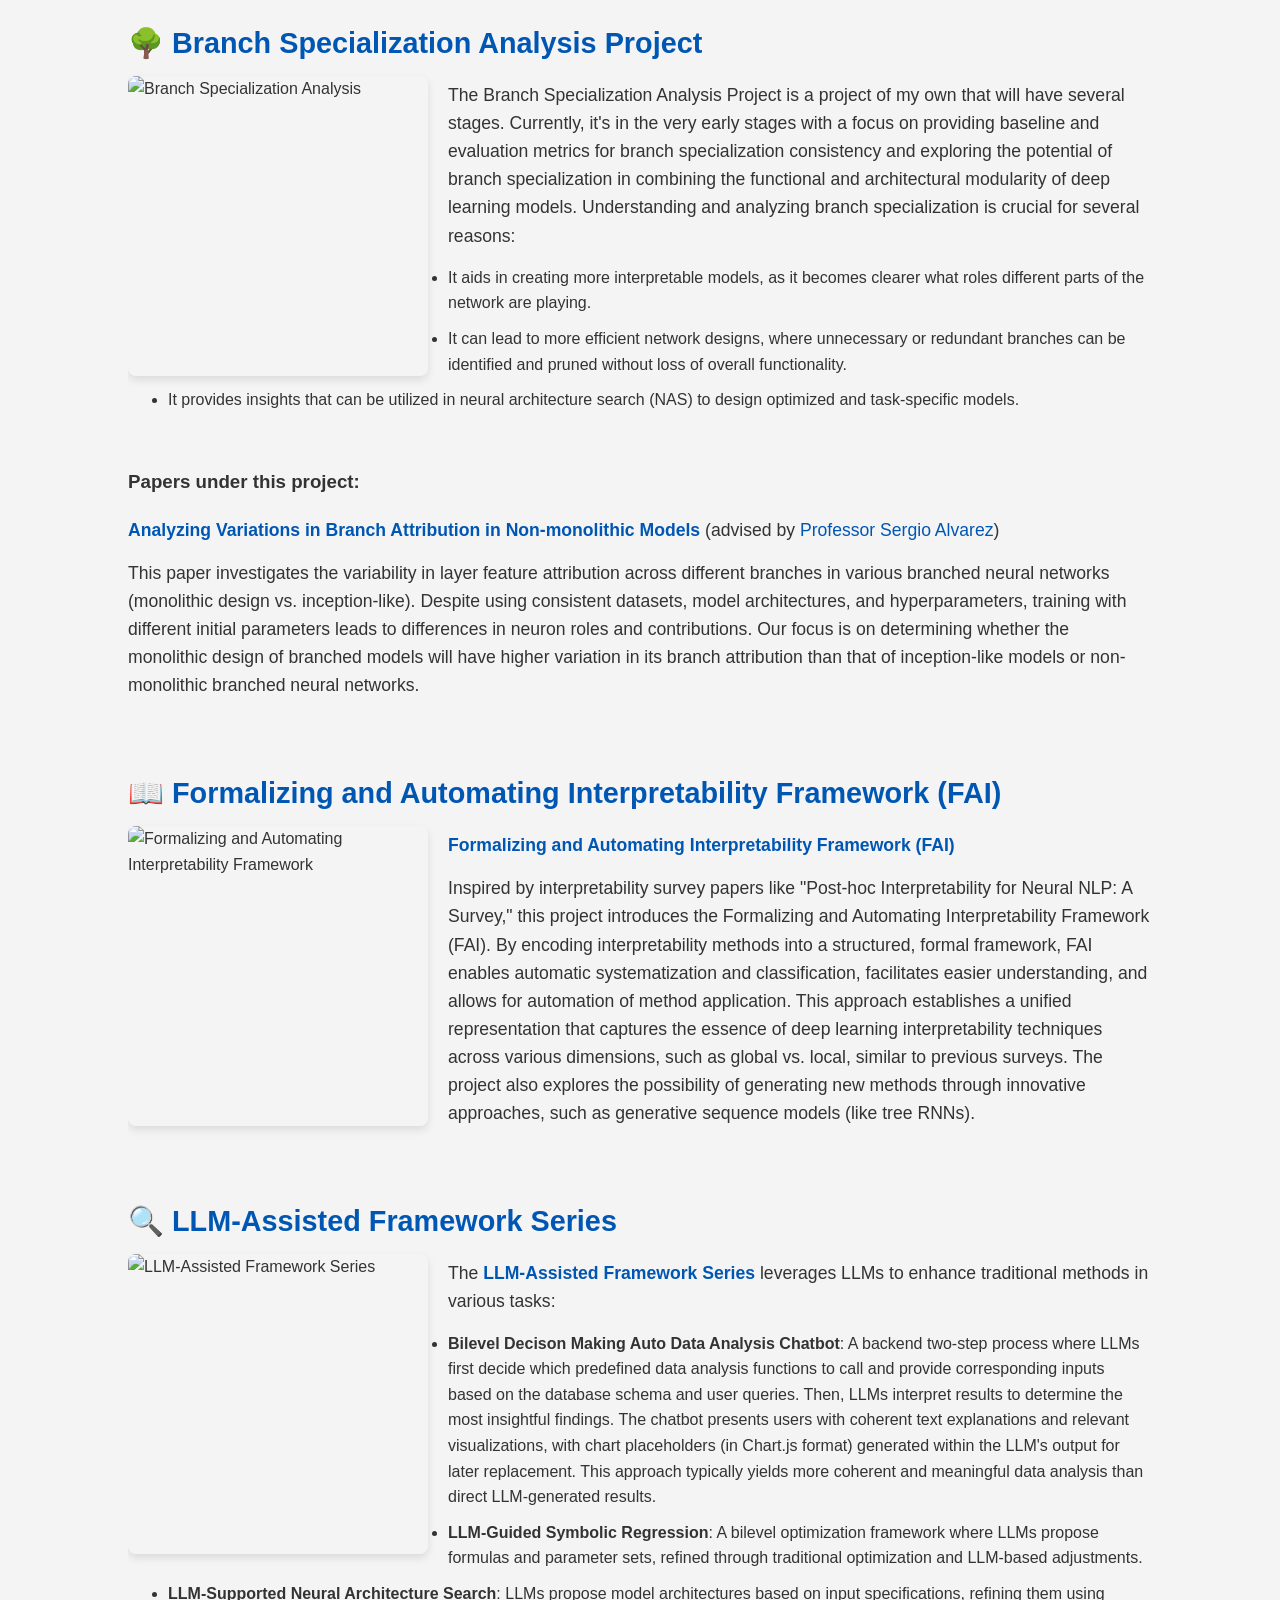
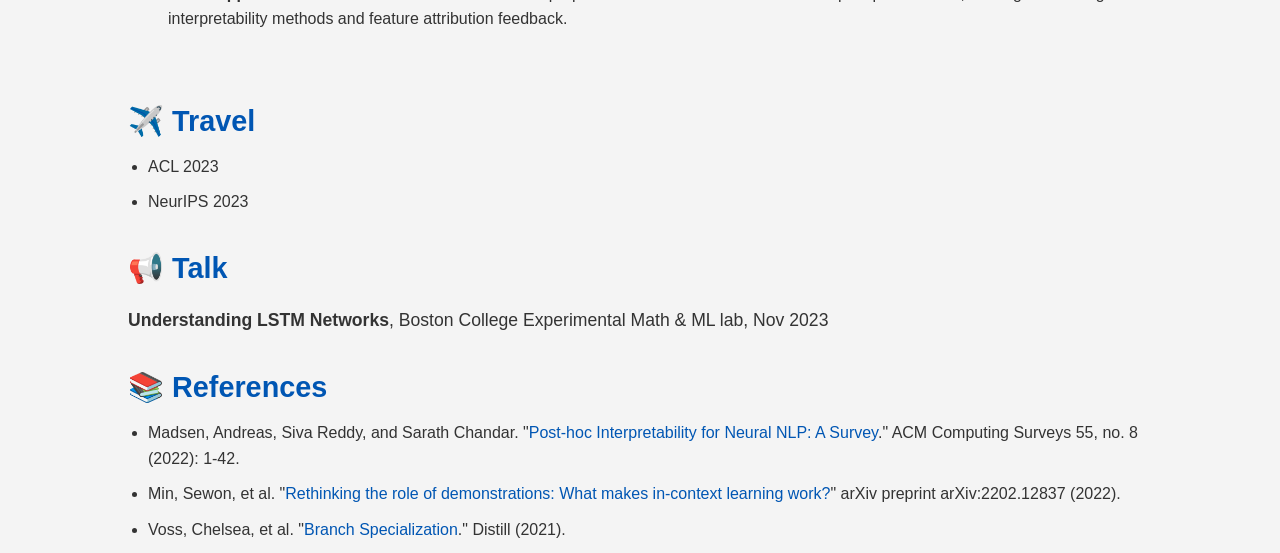
==== commit 592cf0f4: "Update index.html" ====
--- a/index.html
+++ b/index.html
@@ -64,7 +64,7 @@
         
         <h2>🧠 Neural Network Knowledge Extraction Project</h2>
         <img src="https://github.com/ritengzhang/ritengzhang.github.io/blob/d81172f85144ddbd7890f9d660b5c33ec9f28f45/KE.jpg?raw=true" align="left" width="300" height="300" alt="Neural Network Knowledge Extraction">
-        <p>The <strong><a href="https://github.com/ritengzhang/NN-Knowledge-Extraction">Neural Network Knowledge Extraction Project</a></strong> explores an emerging field at the intersection of machine learning, interpretability, and knowledge discovery. This nascent area aims to leverage techniques from interpretability, symbolic learning, and related domains to extract novel knowledge from trained neural networks - potentially uncovering insights not yet captured by human understanding. While this field is still in its infancy and lacks a formal name, it holds immense promise for advancing our understanding of AI systems and their potential to contribute to human knowledge. This project seeks to contribute to the development of this field by creating prototype techniques and frameworks, paving the way for future advancements in AI-assisted knowledge discovery and interpretation.</p>
+        <p>The <strong>Neural Network Knowledge Extraction Project</strong> explores an emerging field at the intersection of machine learning, interpretability, and knowledge discovery. This nascent area aims to leverage techniques from interpretability, symbolic learning, and related domains to extract novel knowledge from trained neural networks - potentially uncovering insights not yet captured by human understanding. While this field is still in its infancy and lacks a formal name, it holds immense promise for advancing our understanding of AI systems and their potential to contribute to human knowledge. This project seeks to contribute to the development of this field by creating prototype techniques and frameworks, paving the way for future advancements in AI-assisted knowledge discovery and interpretation.</p>
         <br clear="all"/>
         
         <h3>Papers under this project:</h3>
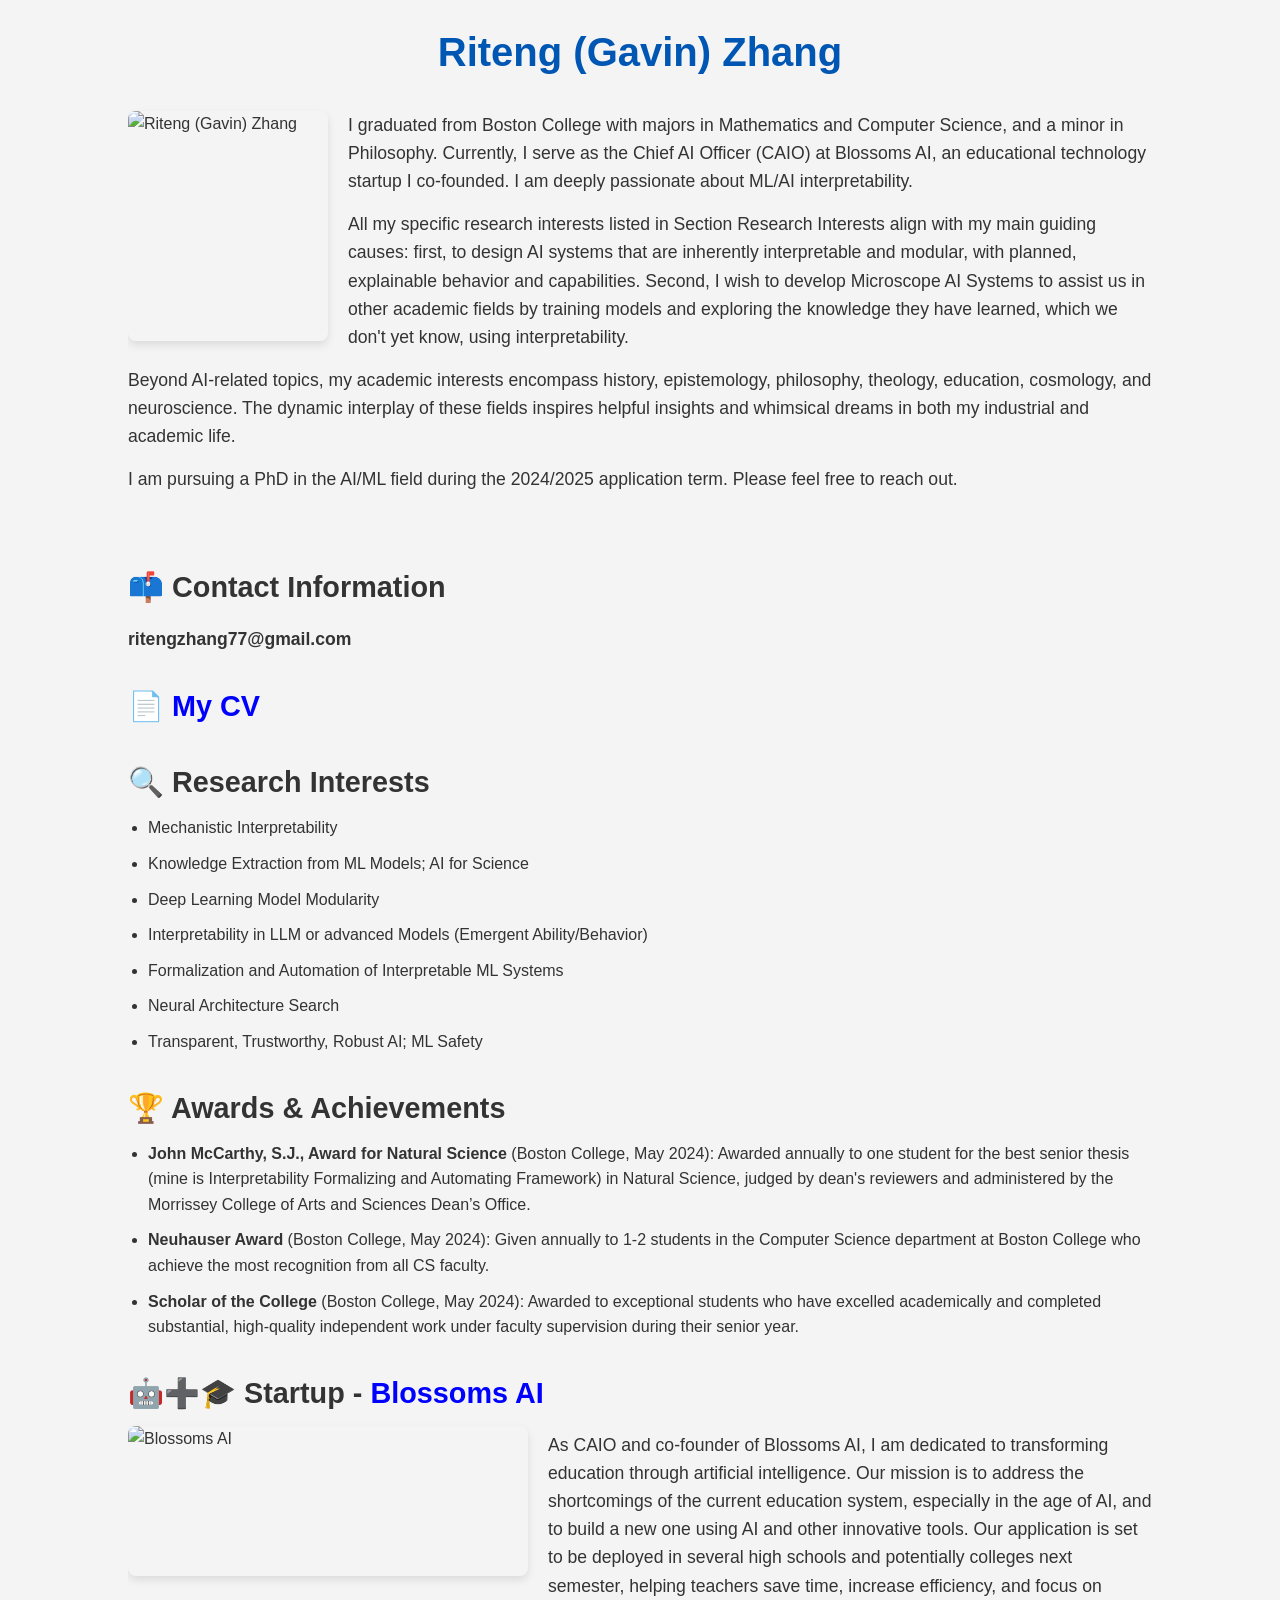
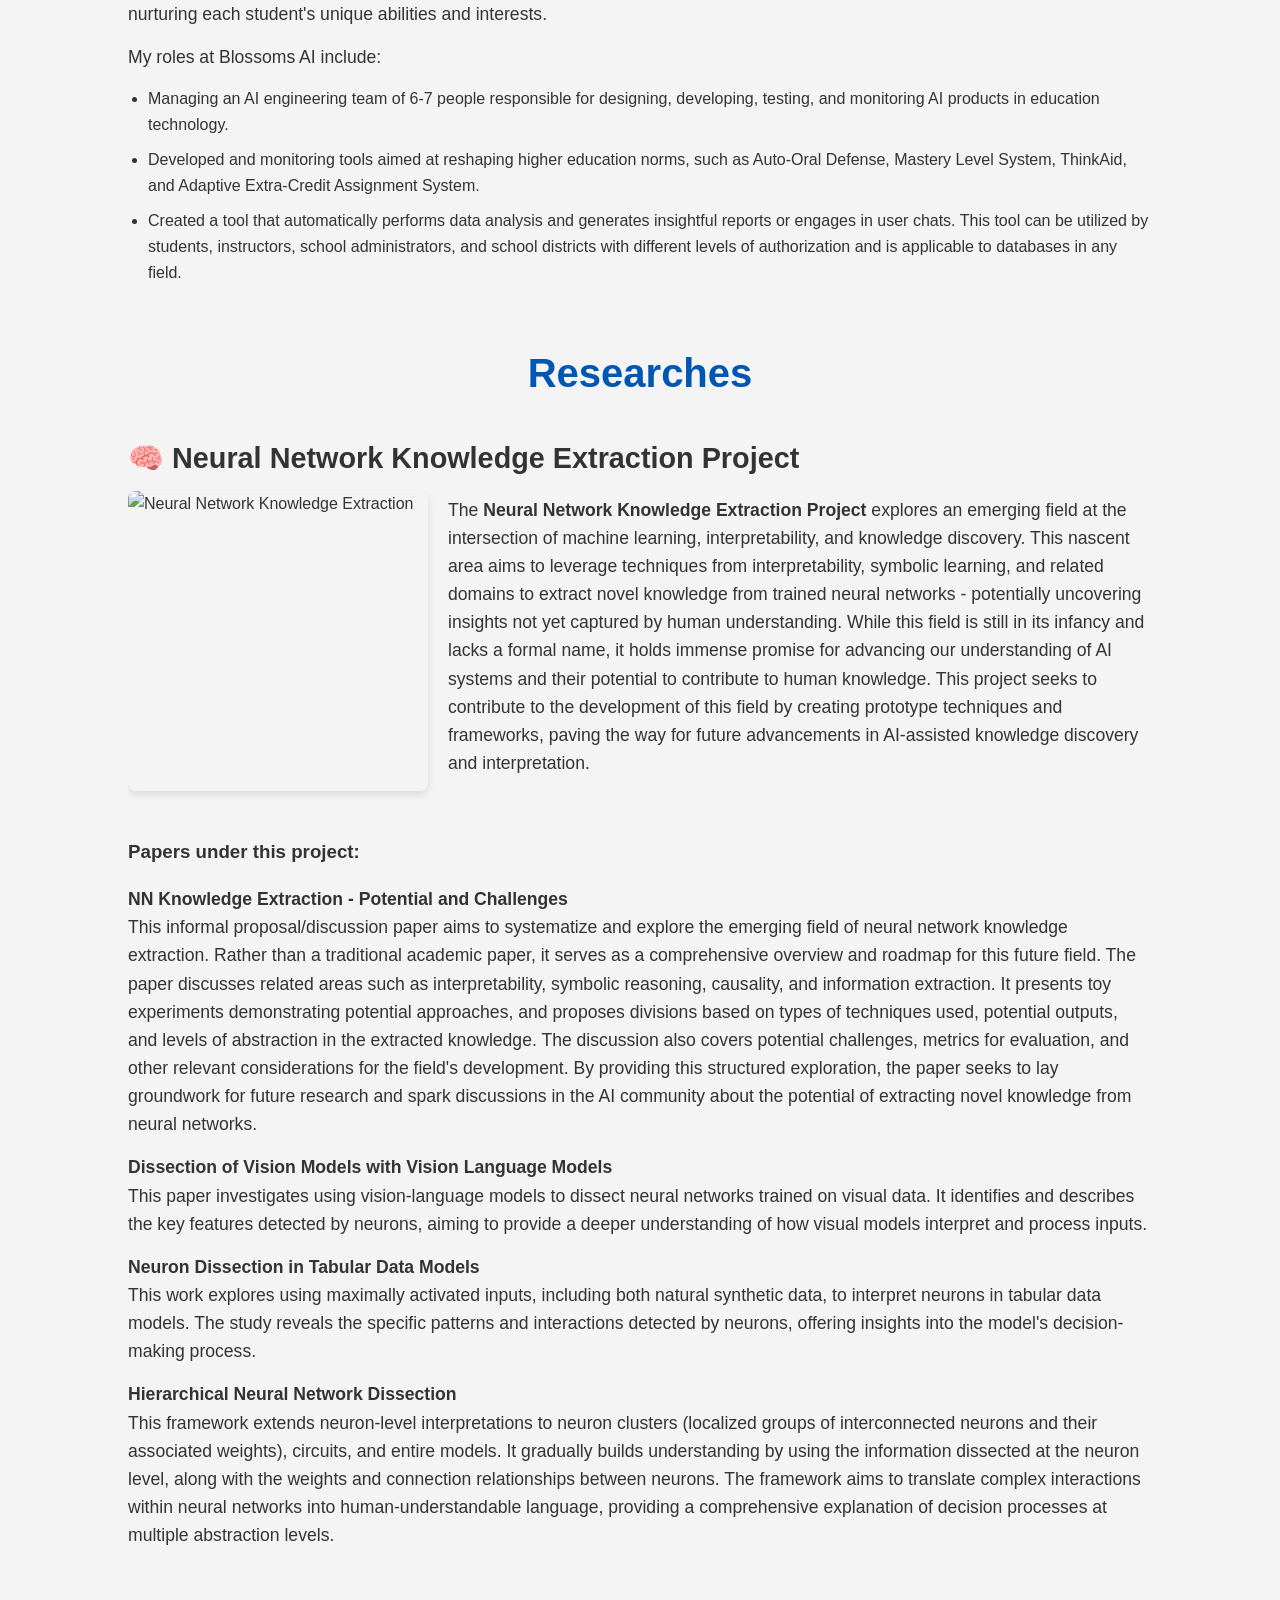
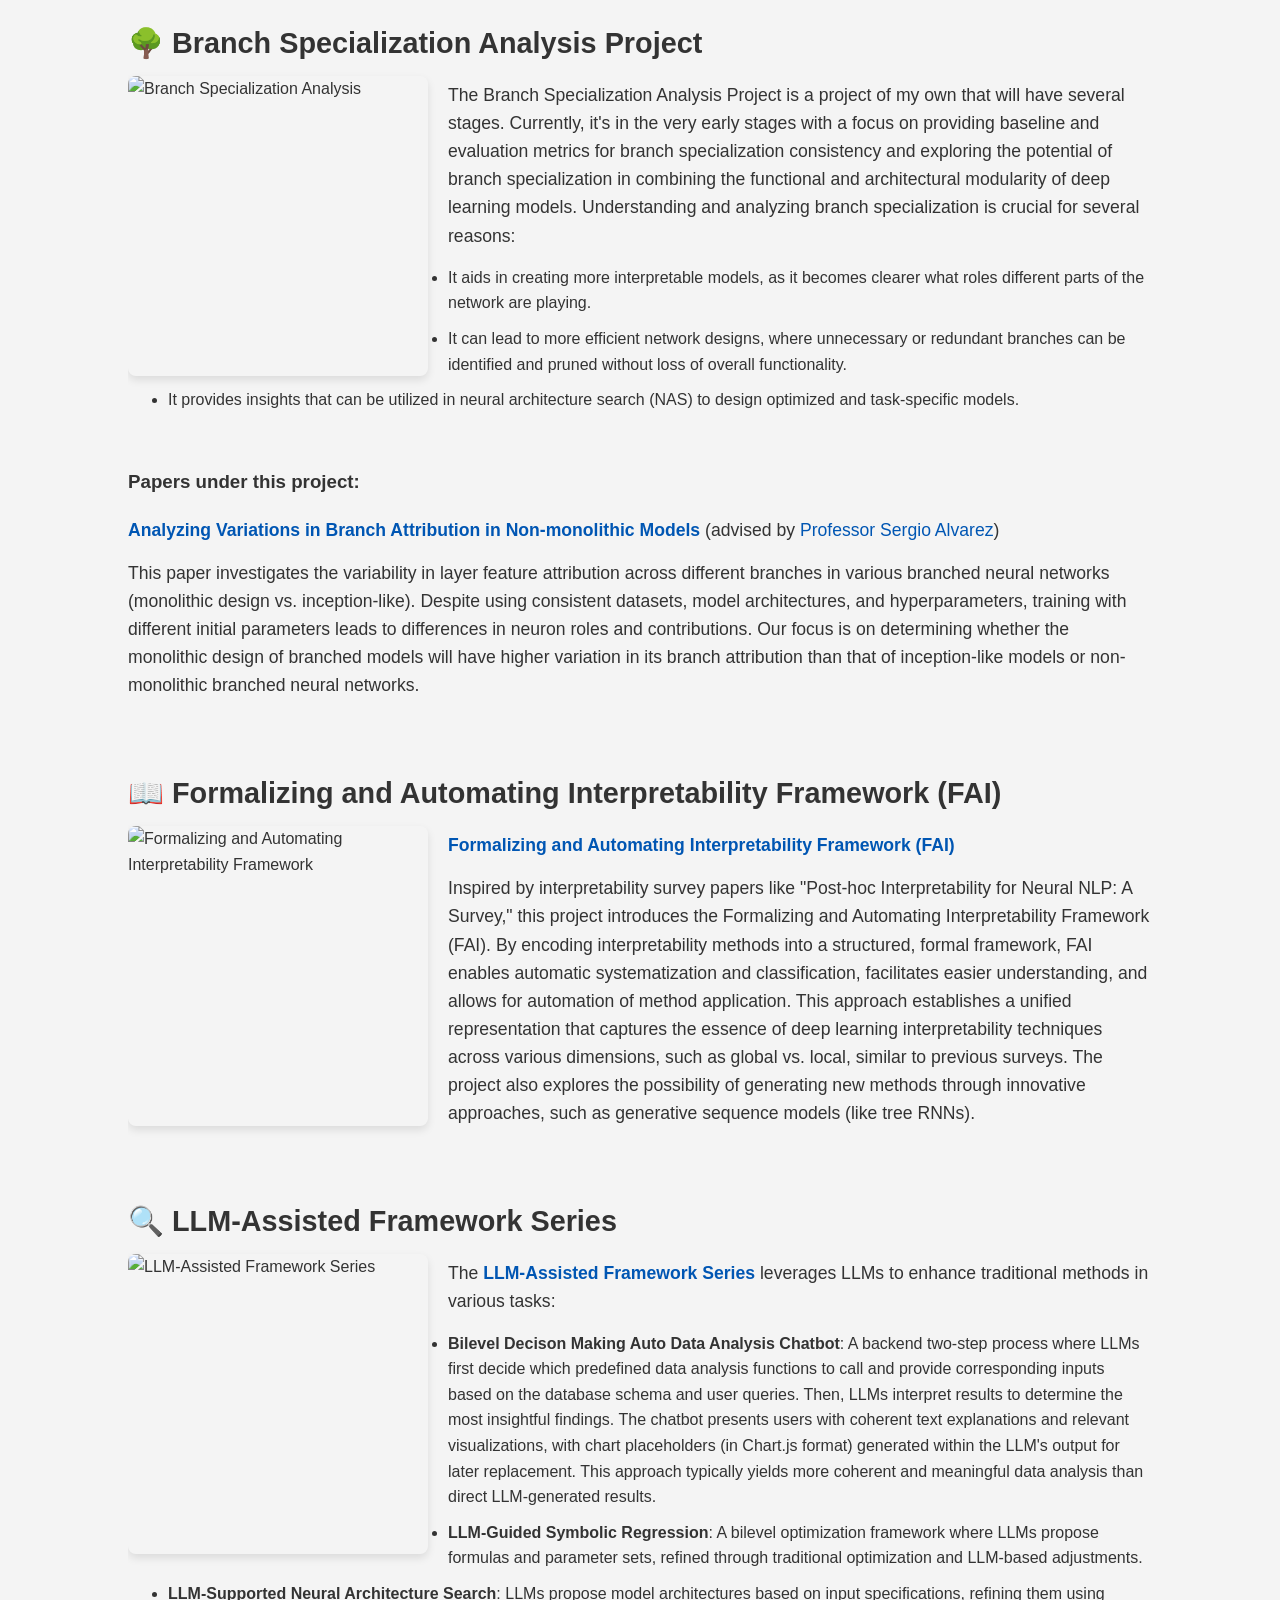
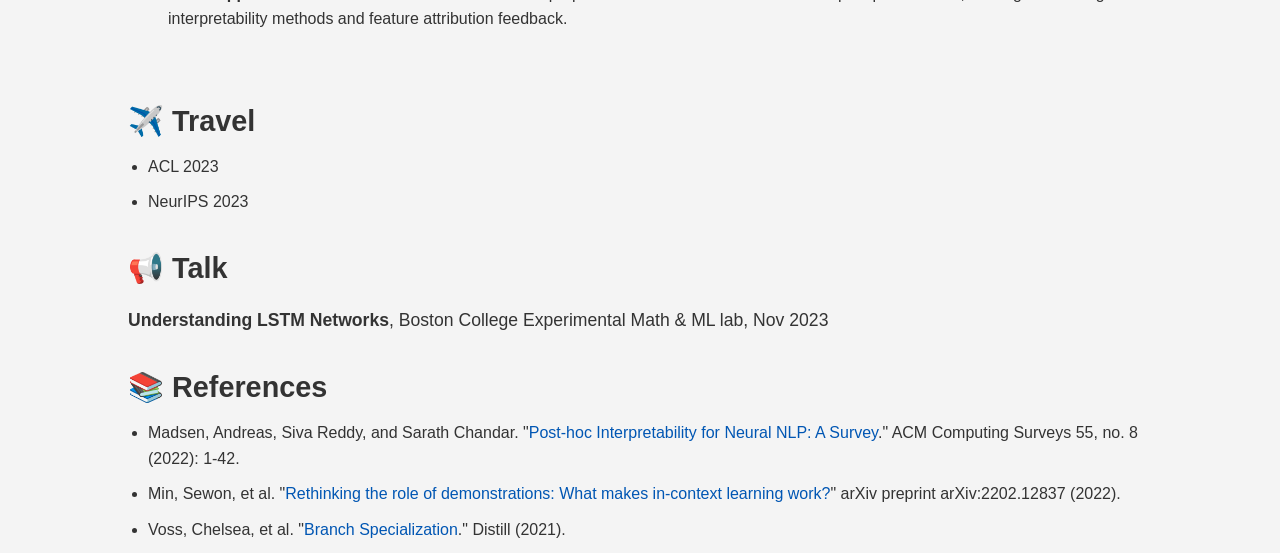
==== commit 603e6a1f: "Update index.html" ====
--- a/index.html
+++ b/index.html
@@ -5,6 +5,14 @@
     <meta name="viewport" content="width=device-width, initial-scale=1.0">
     <title>Riteng (Gavin) Zhang</title>
     <link rel="stylesheet" href="styles.css">
+    <style>
+        h2 {
+            color: #333333; /* Dark gray color for non-link titles */
+        }
+        h2 a {
+            color: blue; /* Blue color for linked titles */
+        }
+    </style>
 </head>
 <body>
 <div class="container">
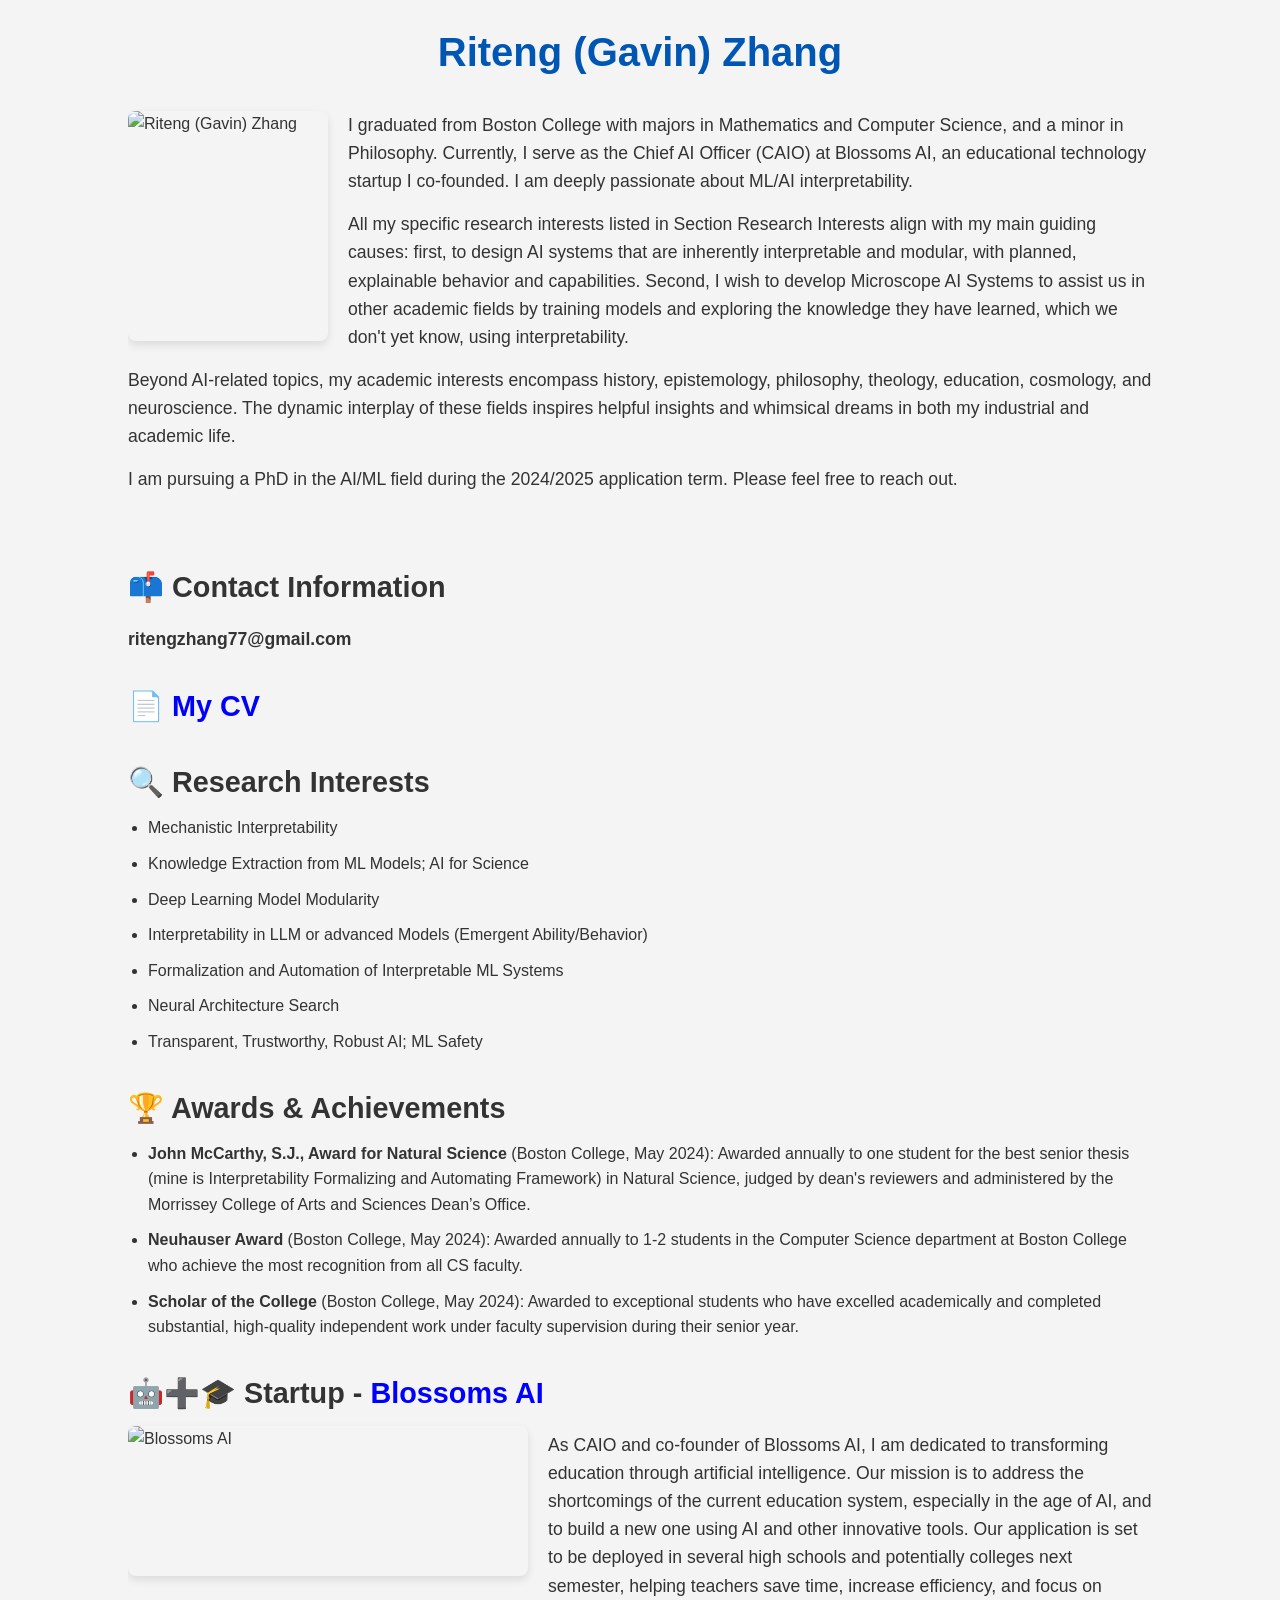
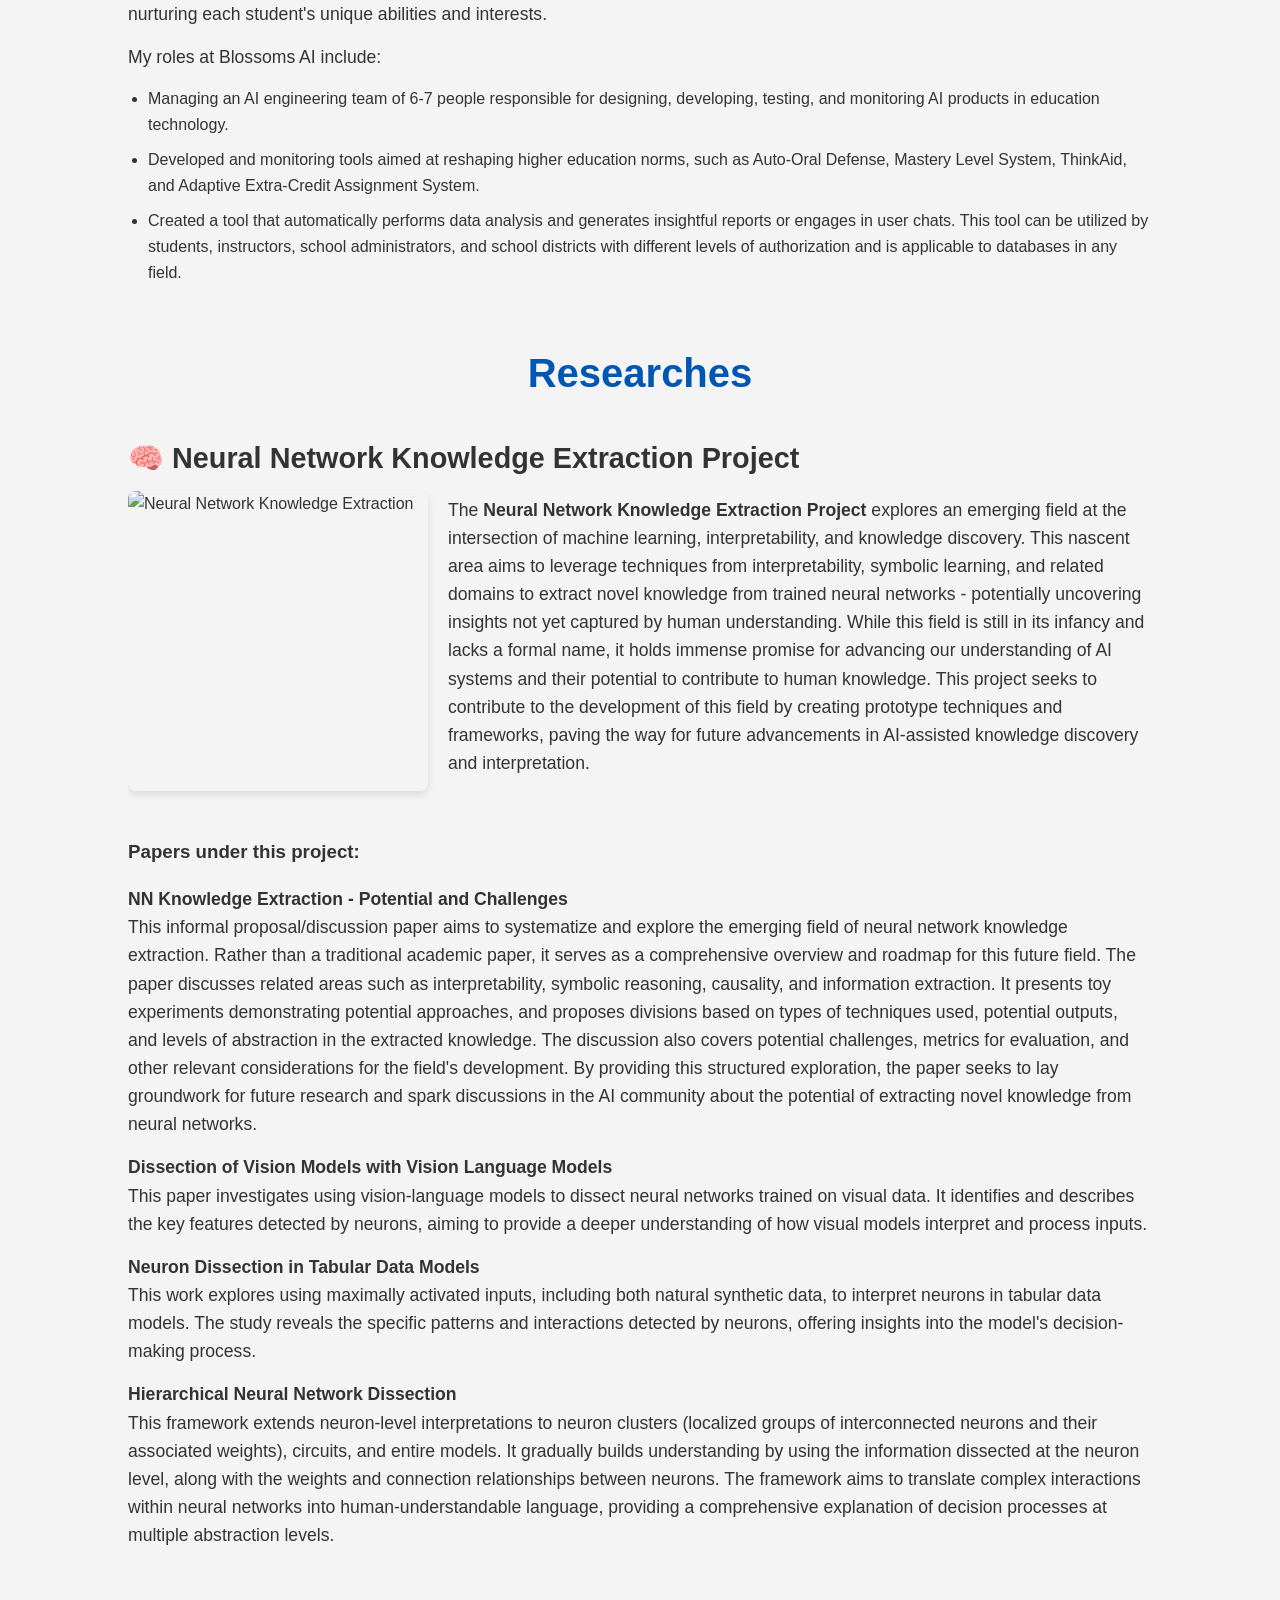
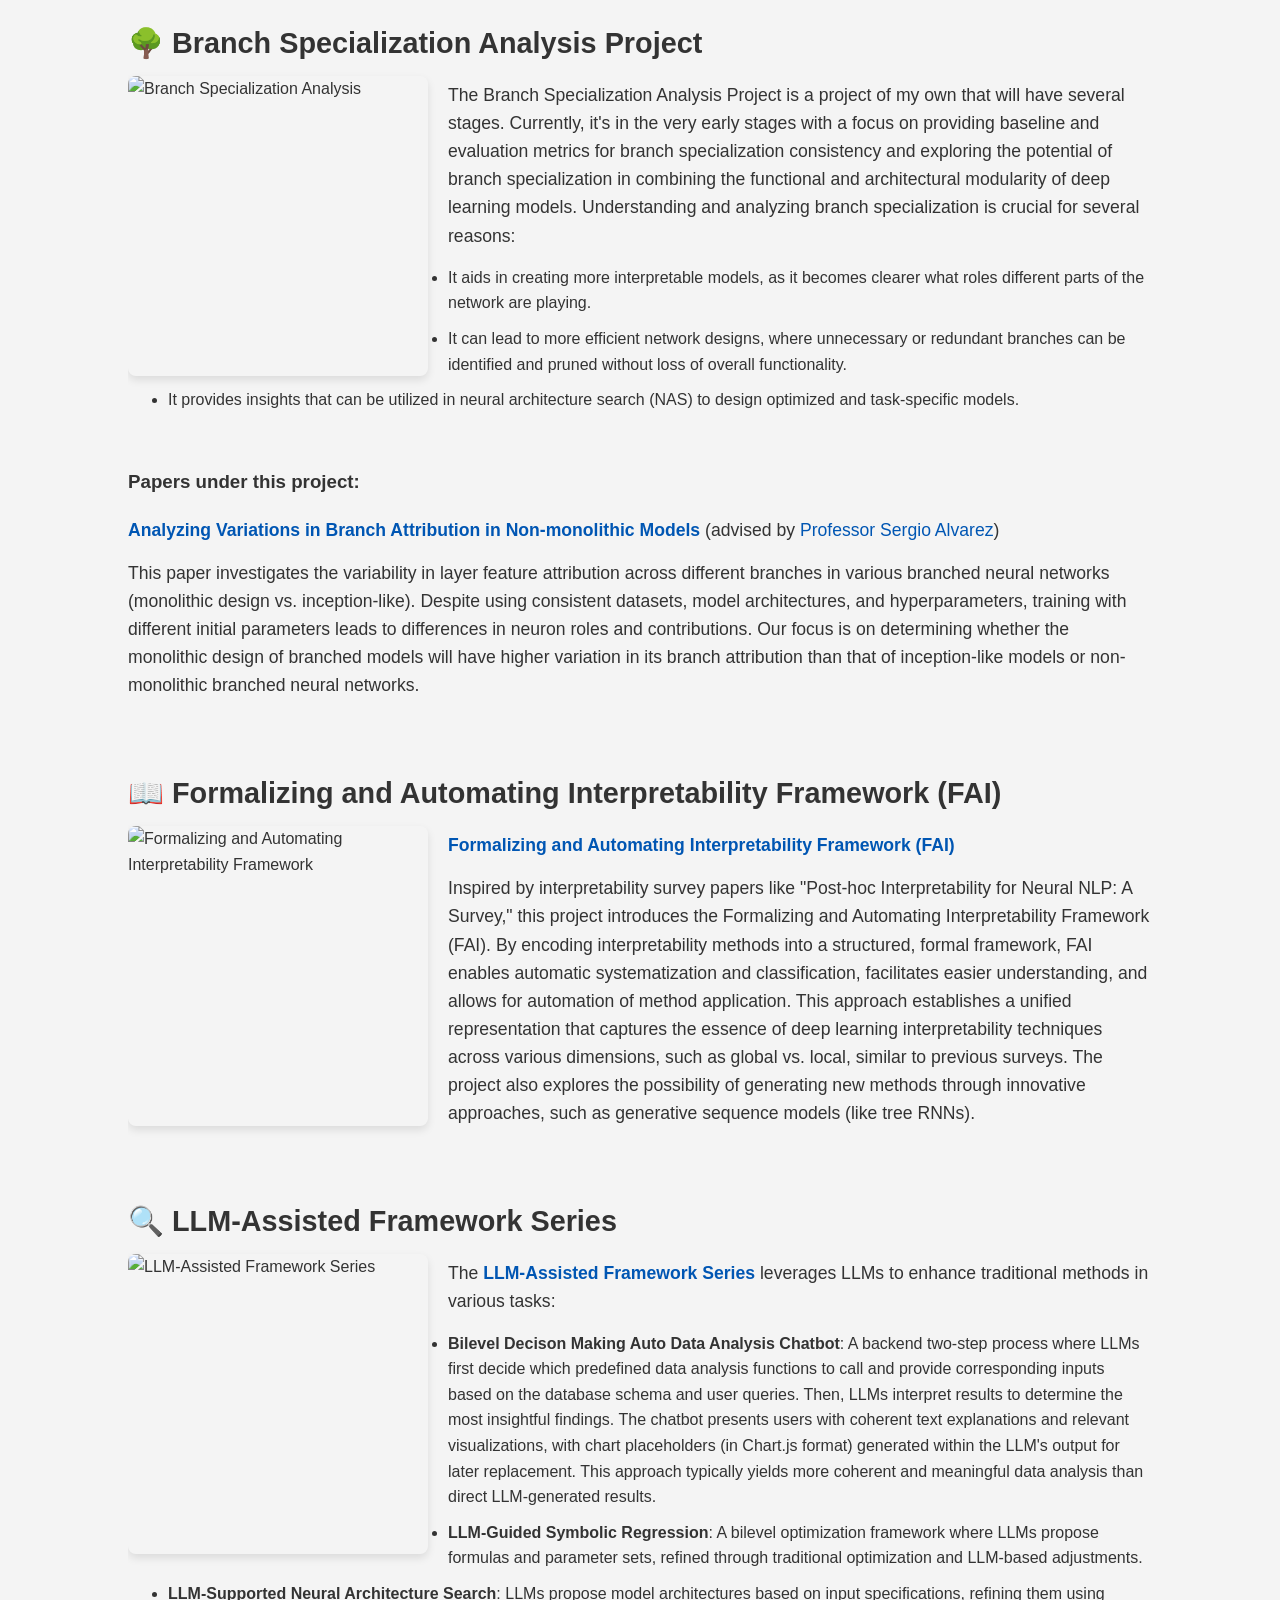
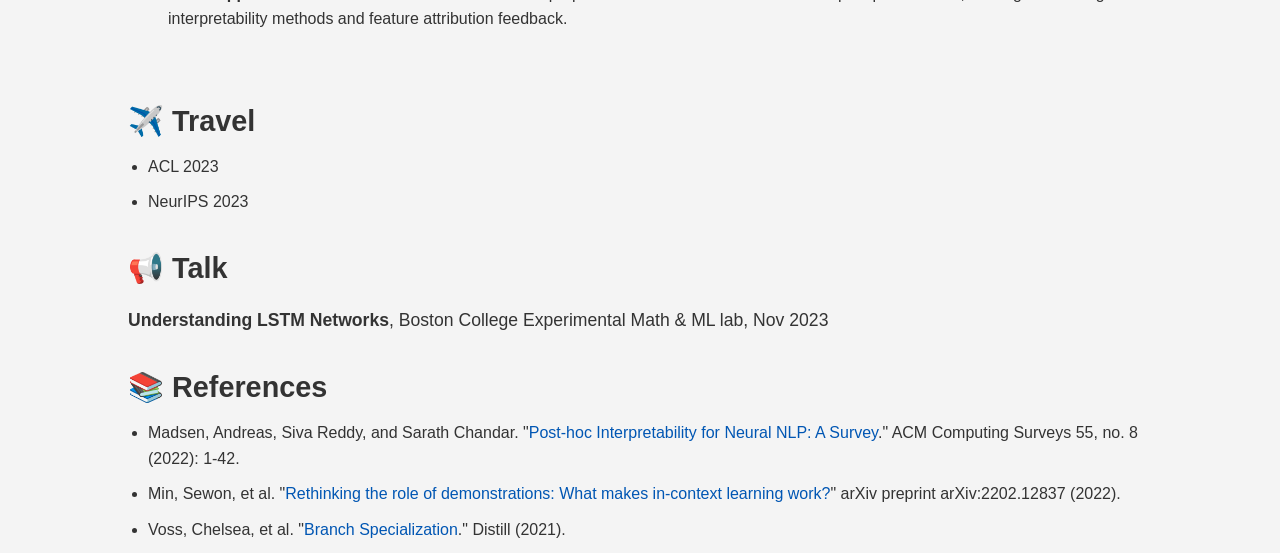
==== commit 4432a63d: "Update index.html" ====
--- a/index.html
+++ b/index.html
@@ -51,7 +51,7 @@
         <h2>🏆 Awards & Achievements</h2>
         <ul>
             <li><strong>John McCarthy, S.J., Award for Natural Science</strong> (Boston College, May 2024): Awarded annually to one student for the best senior thesis (mine is Interpretability Formalizing and Automating Framework) in Natural Science, judged by dean's reviewers and administered by the Morrissey College of Arts and Sciences Dean’s Office.</li>
-            <li><strong>Neuhauser Award</strong> (Boston College, May 2024): Given annually to 1-2 students in the Computer Science department at Boston College who achieve the most recognition from all CS faculty.</li>
+            <li><strong>Neuhauser Award</strong> (Boston College, May 2024): Awarded annually to 1-2 students in the Computer Science department at Boston College who achieve the most recognition from all CS faculty.</li>
             <li><strong>Scholar of the College</strong> (Boston College, May 2024): Awarded to exceptional students who have excelled academically and completed substantial, high-quality independent work under faculty supervision during their senior year.</li>
         </ul>
 
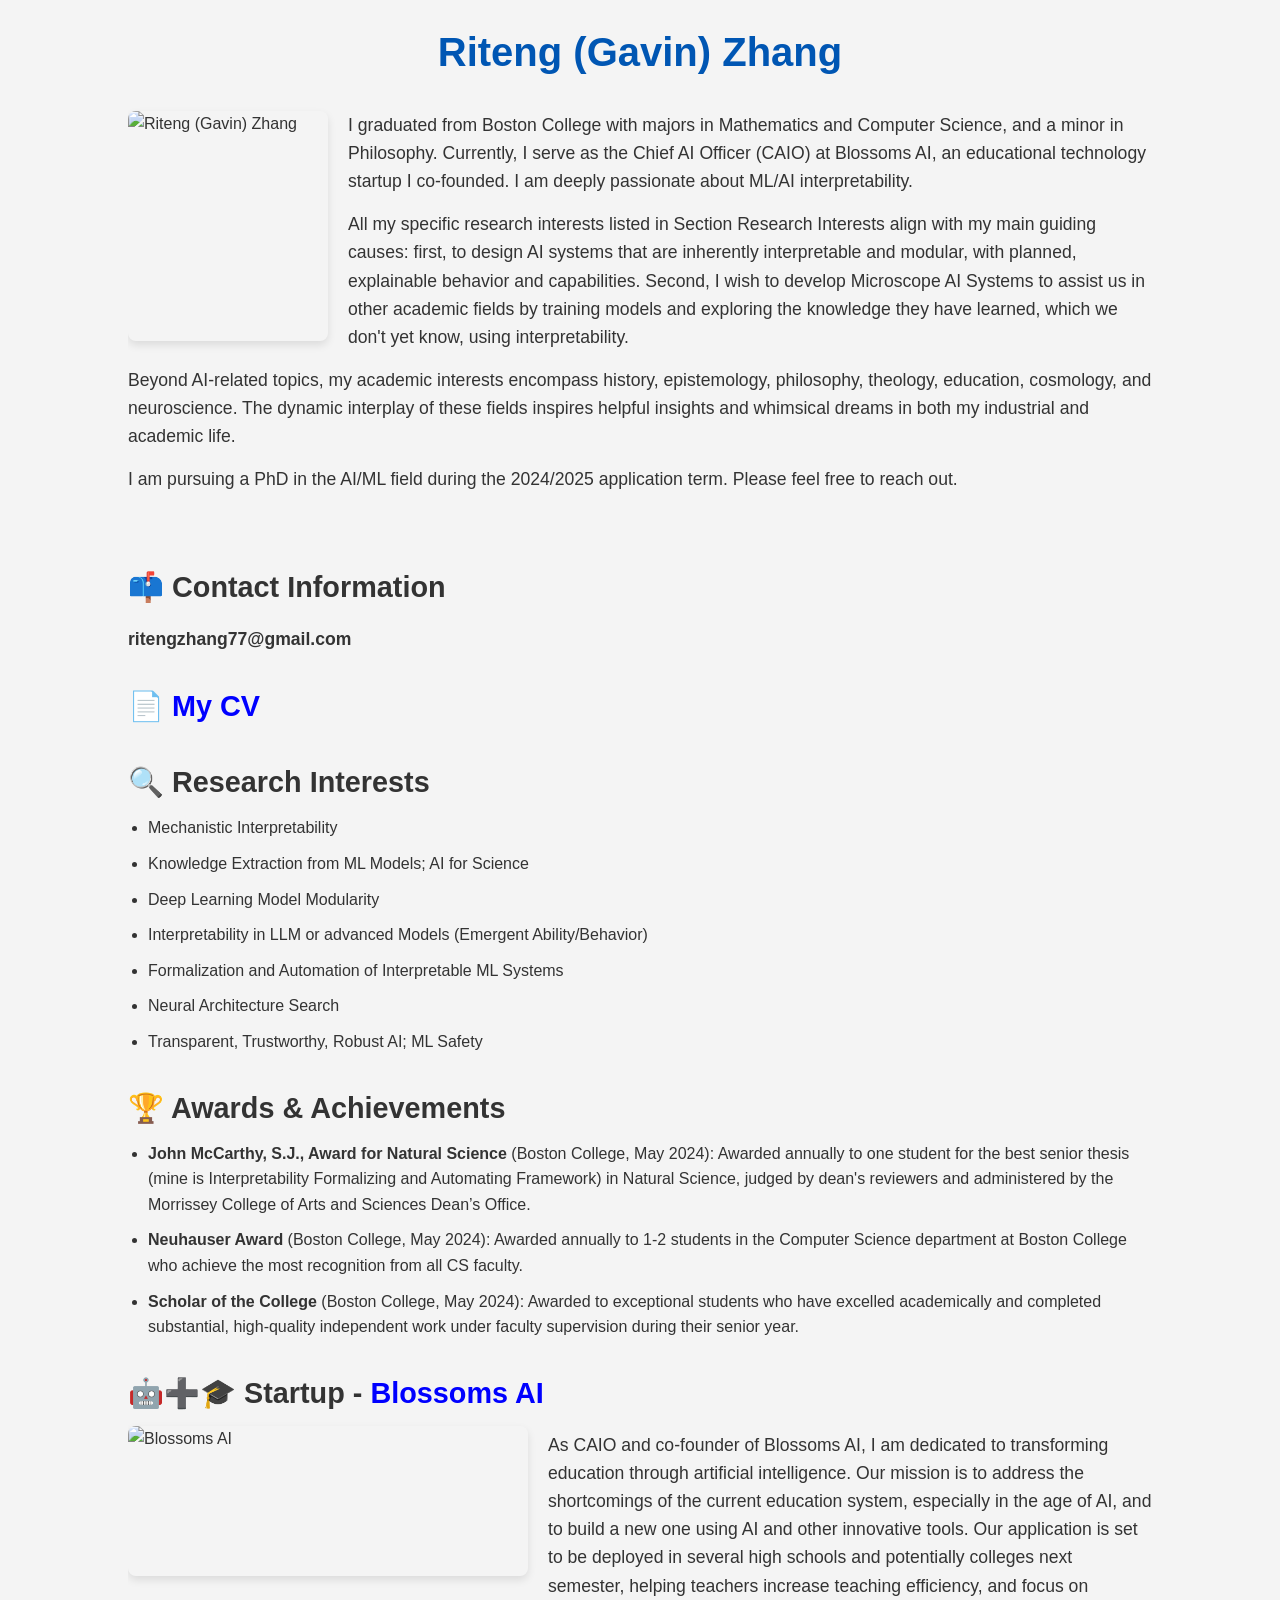
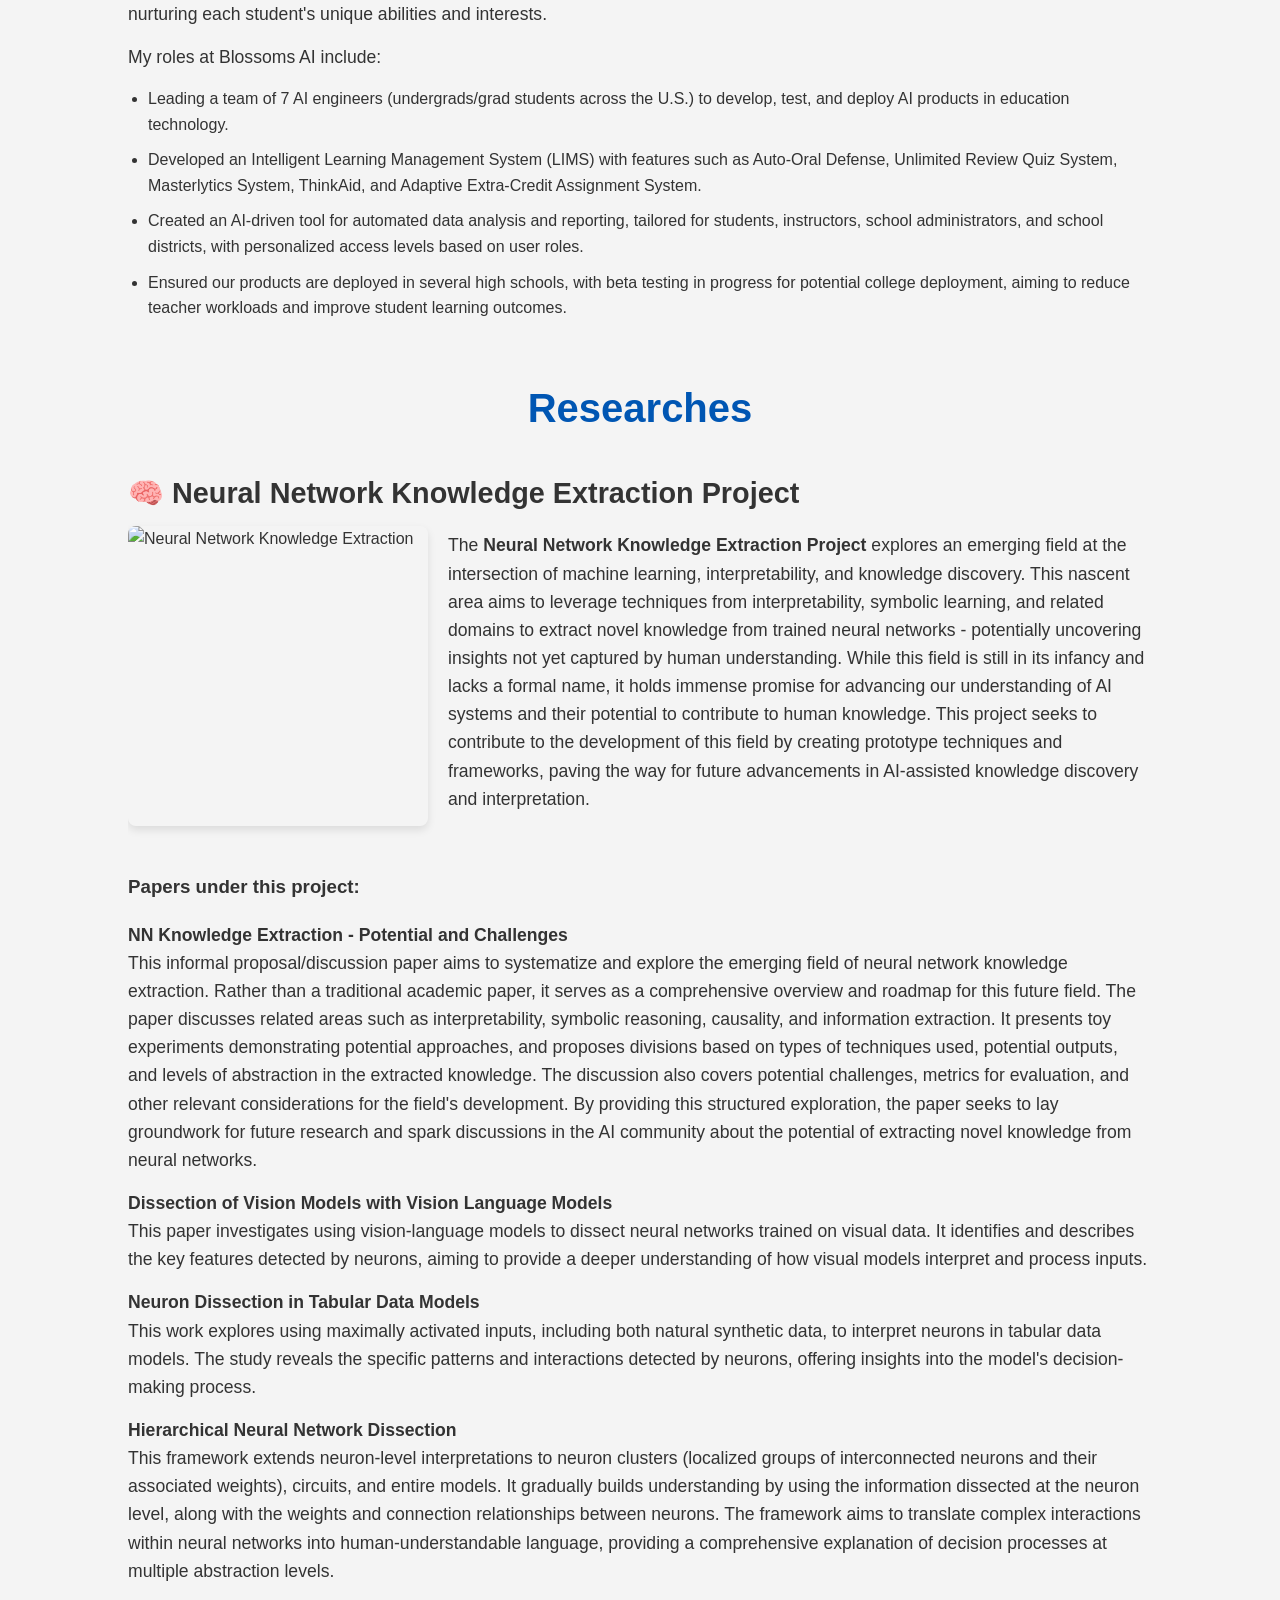
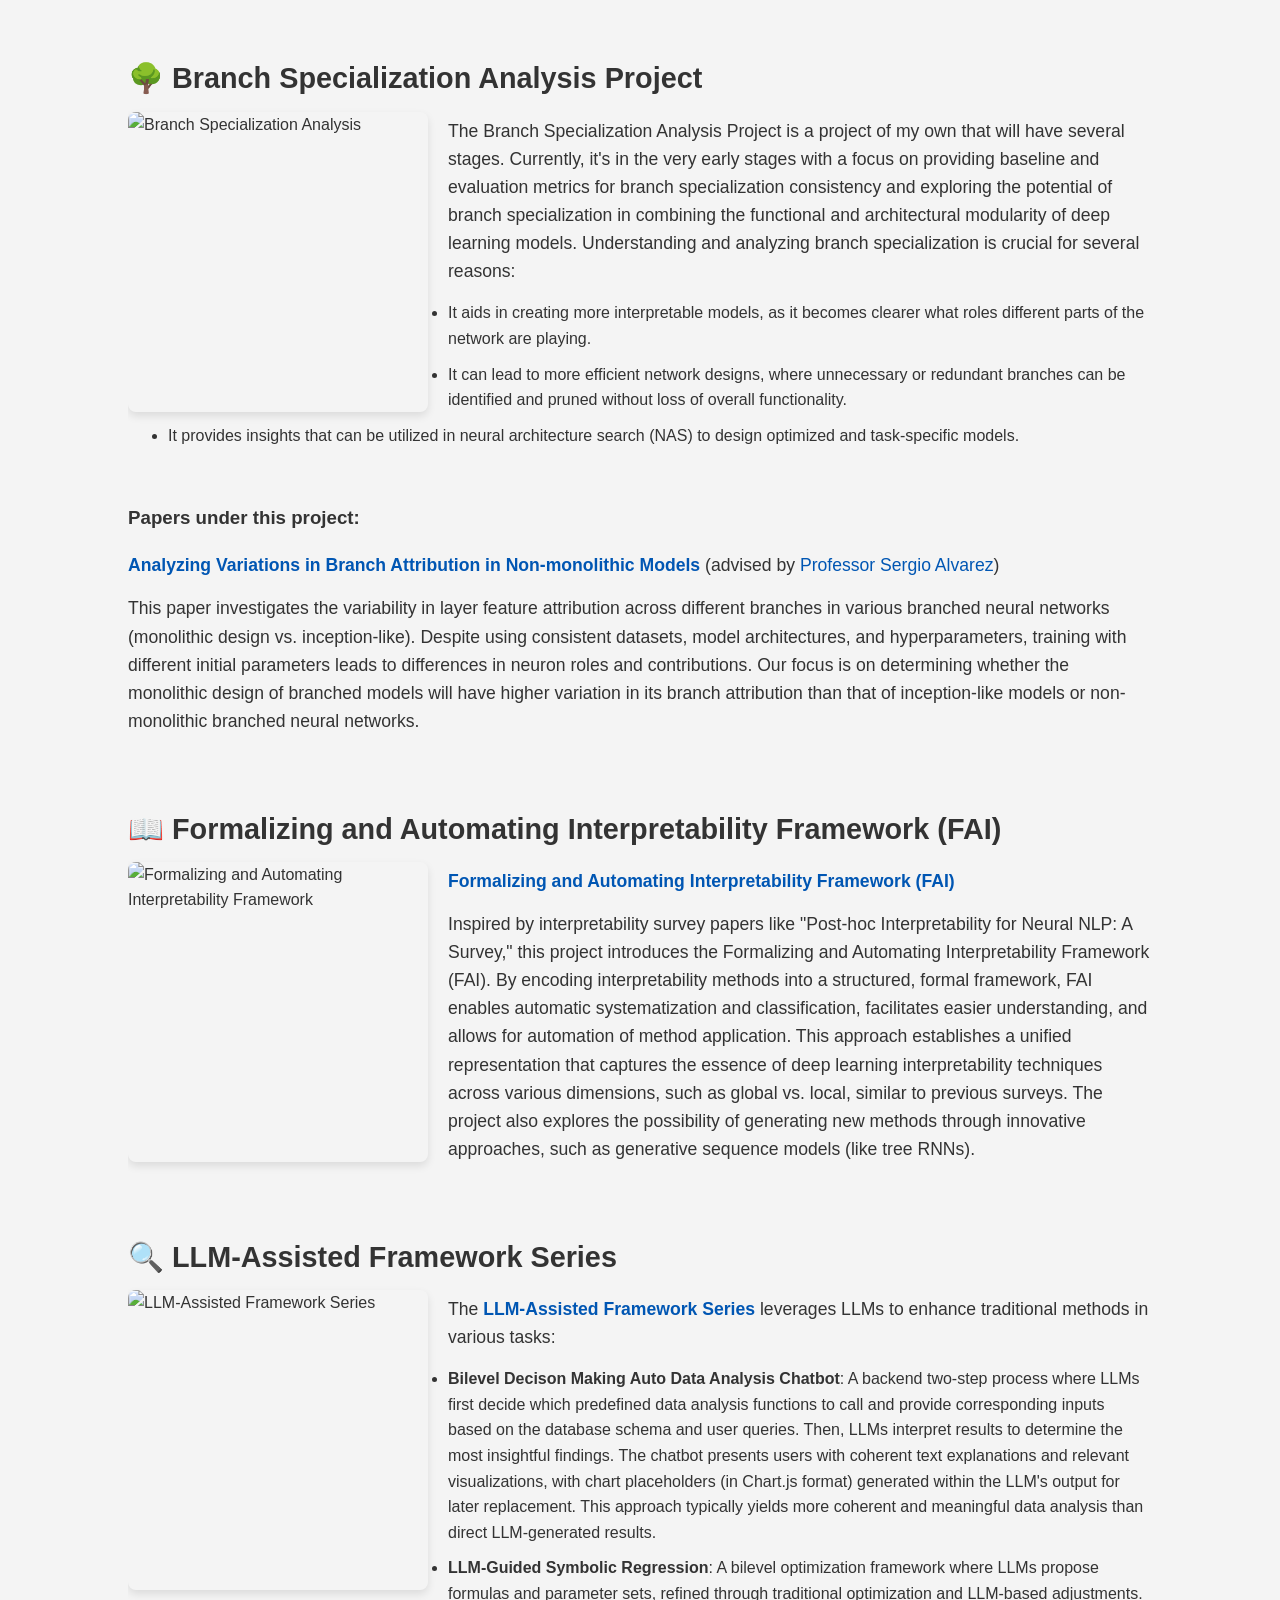
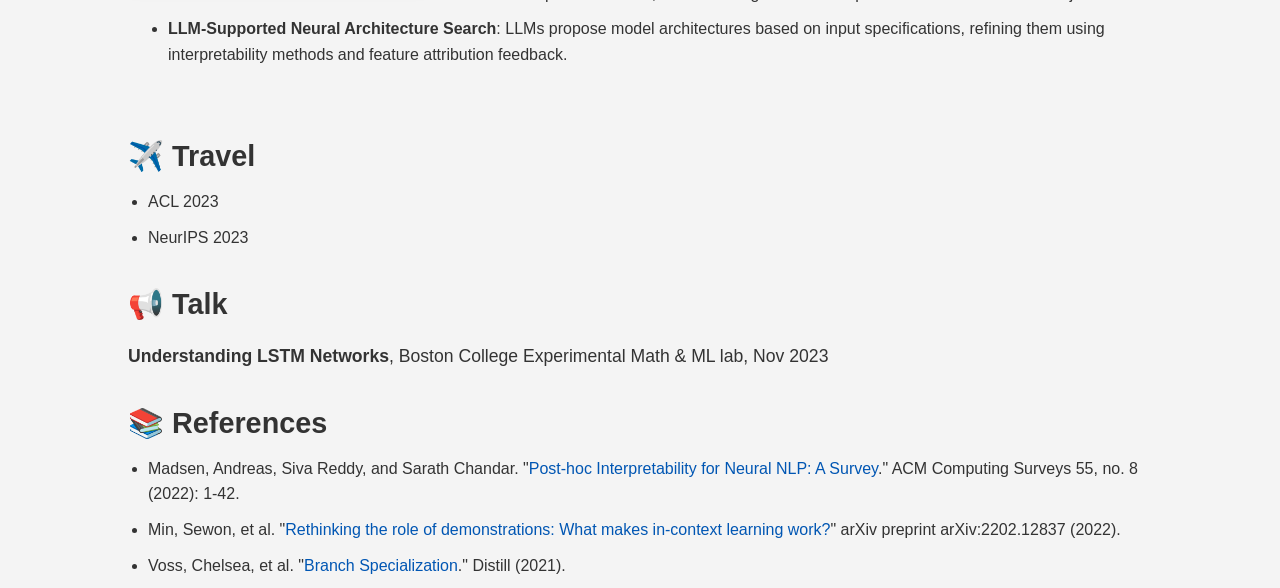
==== commit 95fe0ba9: "Update index.html" ====
--- a/index.html
+++ b/index.html
@@ -58,14 +58,17 @@
         
         <h2>🤖➕🎓 Startup - <a href="https://blossoms.ai">Blossoms AI</a></h2>
         <img src="https://github.com/ritengzhang/ritengzhang.github.io/blob/1a01755368f74b77d7cccdb9f7ed3c48d9a6199f/image.png?raw=true" align="left" width="400" height="150" alt="Blossoms AI">
-        <p>As CAIO and co-founder of Blossoms AI, I am dedicated to transforming education through artificial intelligence. Our mission is to address the shortcomings of the current education system, especially in the age of AI, and to build a new one using AI and other innovative tools. Our application is set to be deployed in several high schools and potentially colleges next semester, helping teachers save time, increase efficiency, and focus on nurturing each student's unique abilities and interests.</p>
+        <p>As CAIO and co-founder of Blossoms AI, I am dedicated to transforming education through artificial intelligence. Our mission is to address the shortcomings of the current education system, especially in the age of AI, and to build a new one using AI and other innovative tools. Our application is set to be deployed in several high schools and potentially colleges next semester, helping teachers increase teaching efficiency, and focus on nurturing each student's unique abilities and interests.</p>
+        
         <p>My roles at Blossoms AI include:</p>
         <ul>
-            <li>Managing an AI engineering team of 6-7 people responsible for designing, developing, testing, and monitoring AI products in education technology.</li>
-            <li>Developed and monitoring tools aimed at reshaping higher education norms, such as Auto-Oral Defense, Mastery Level System, ThinkAid, and Adaptive Extra-Credit Assignment System.</li>
-            <li>Created a tool that automatically performs data analysis and generates insightful reports or engages in user chats. This tool can be utilized by students, instructors, school administrators, and school districts with different levels of authorization and is applicable to databases in any field.</li>
+            <li>Leading a team of 7 AI engineers (undergrads/grad students across the U.S.) to develop, test, and deploy AI products in education technology.</li>
+            <li>Developed an Intelligent Learning Management System (LIMS) with features such as Auto-Oral Defense, Unlimited Review Quiz System, Masterlytics System, ThinkAid, and Adaptive Extra-Credit Assignment System.</li>
+            <li>Created an AI-driven tool for automated data analysis and reporting, tailored for students, instructors, school administrators, and school districts, with personalized access levels based on user roles.</li>
+            <li>Ensured our products are deployed in several high schools, with beta testing in progress for potential college deployment, aiming to reduce teacher workloads and improve student learning outcomes.</li>
         </ul>
         <br clear="all"/>
+
 
         <h1>Researches</h1>
         
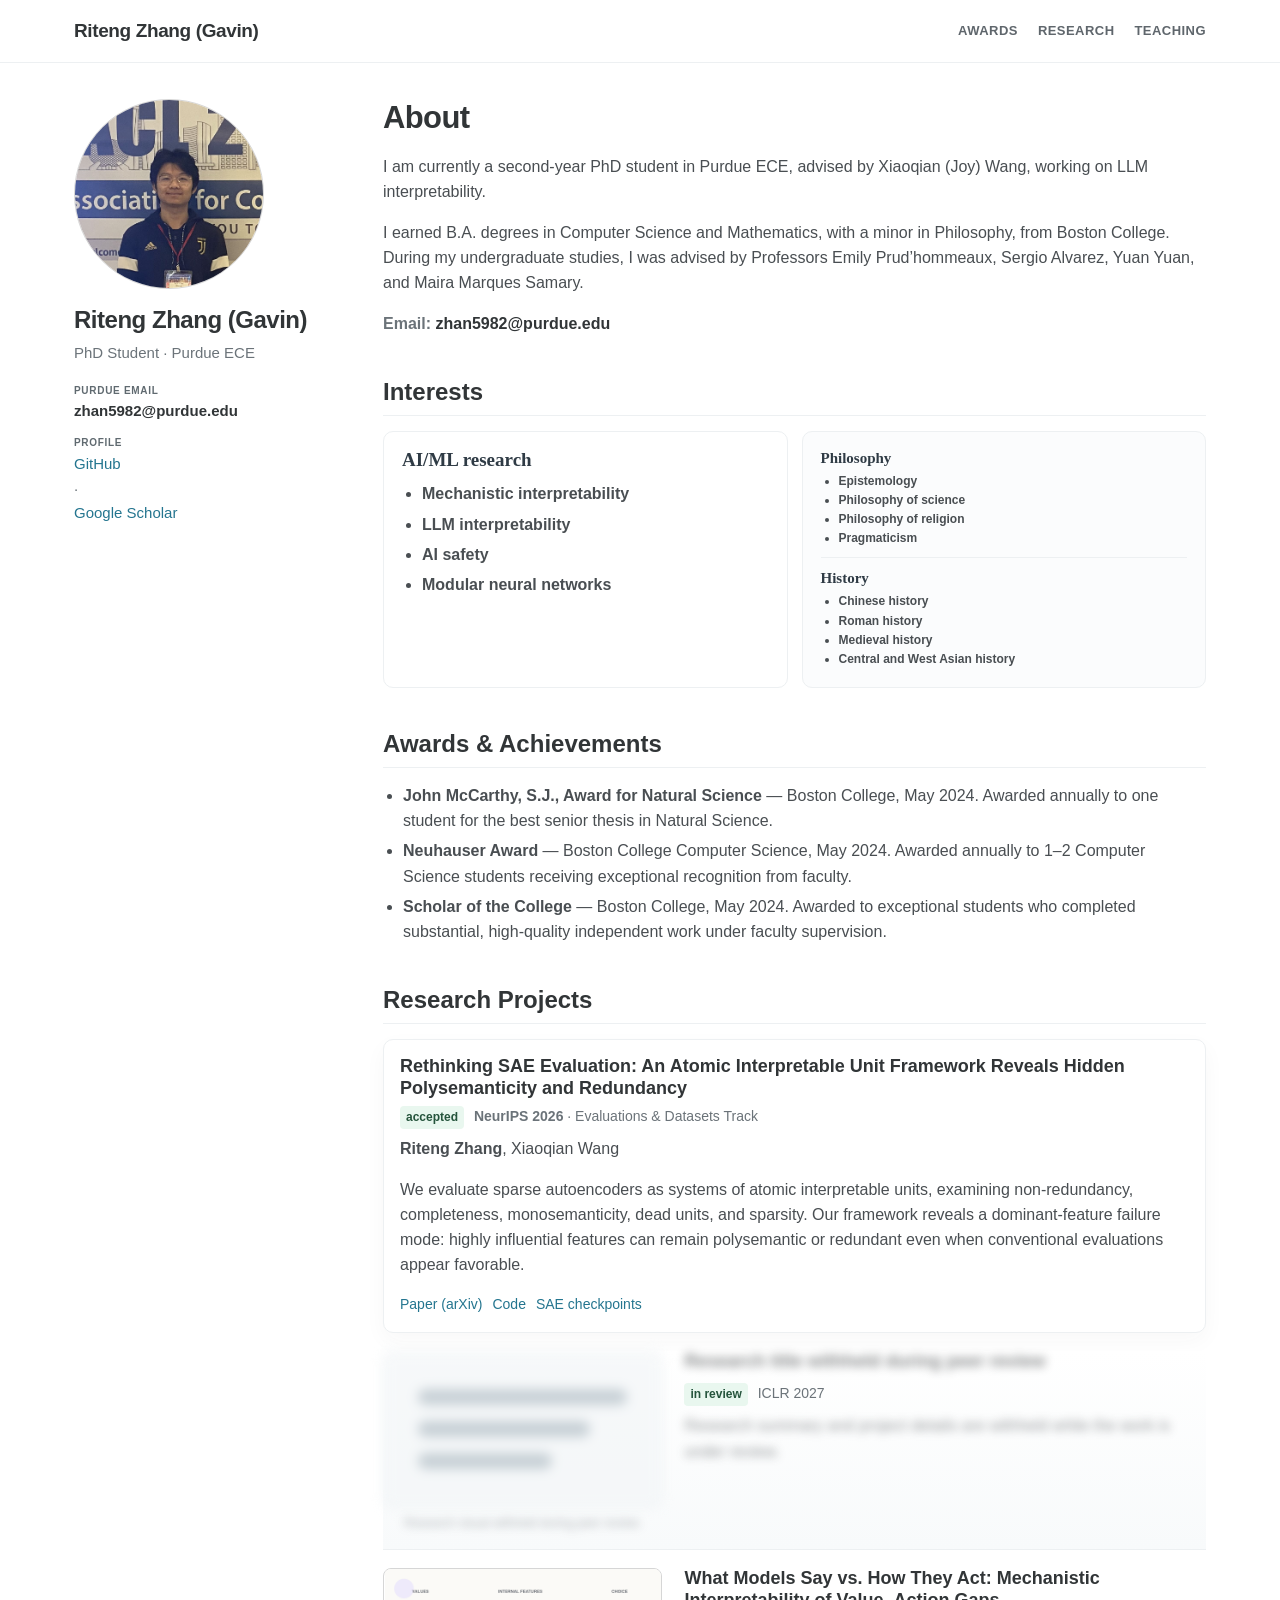
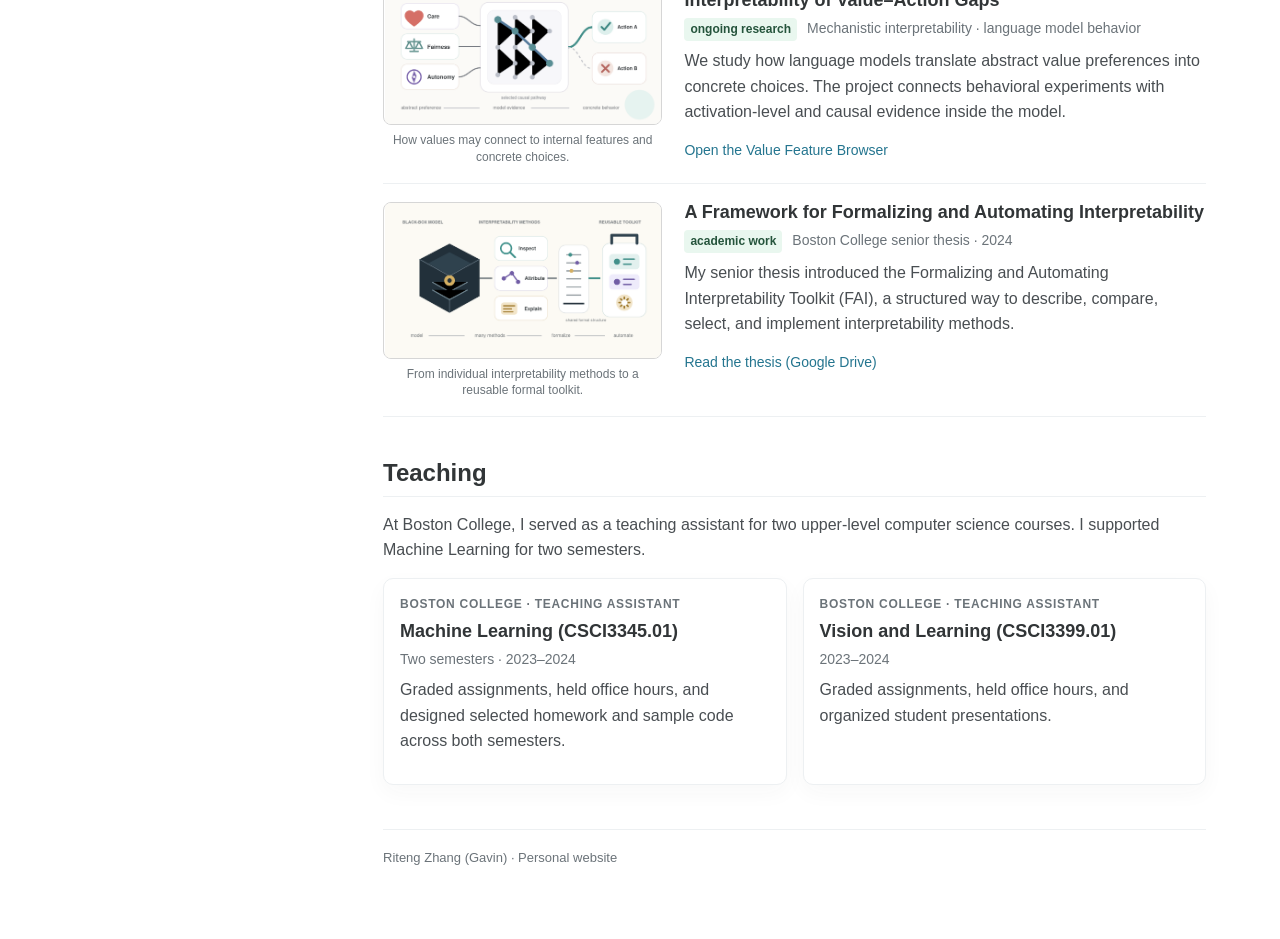
==== commit c6396f17: "Personal website" ====
--- a/index.html
+++ b/index.html
@@ -1,149 +1,458 @@
 <!DOCTYPE html>
+
 <html lang="en">
 <head>
-    <meta charset="UTF-8">
-    <meta name="viewport" content="width=device-width, initial-scale=1.0">
-    <title>Riteng (Gavin) Zhang</title>
-    <link rel="stylesheet" href="styles.css">
-    <style>
-        h2 {
-            color: #333333; /* Dark gray color for non-link titles */
-        }
-        h2 a {
-            color: blue; /* Blue color for linked titles */
-        }
-    </style>
-</head>
+<meta charset="utf-8"/>
+<meta content="width=device-width, initial-scale=1" name="viewport"/>
+<title>Riteng Zhang (Gavin Zhang) — Purdue ECE PhD Student</title>
+<meta name="description" content="Riteng Zhang, also known as Gavin Zhang, is a Purdue ECE PhD student researching LLM interpretability."/>
+<meta name="robots" content="index, follow"/>
+<meta name="google-site-verification" content="b6ixKwjdwI7HEByEQMpGnvLqZ-V-D5NJoKvL6Qh4agc"/>
+<link rel="canonical" href="https://ritengzhang.github.io/"/>
+<link rel="me" href="https://github.com/ritengzhang"/>
+<link rel="me" href="https://www.linkedin.com/in/riteng-zhang-3149aa281/"/>
+<meta property="og:title" content="Riteng Zhang (Gavin Zhang) — Purdue ECE PhD Student"/>
+<meta property="og:description" content="Purdue ECE PhD student researching LLM interpretability."/>
+<meta property="og:type" content="profile"/>
+<meta property="og:url" content="https://ritengzhang.github.io/"/>
+<meta property="og:image" content="https://ritengzhang.github.io/assets/profile.jpeg"/>
+<meta property="og:image:alt" content="Portrait of Riteng Zhang, also known as Gavin Zhang"/>
+<meta property="profile:first_name" content="Riteng"/>
+<meta property="profile:last_name" content="Zhang"/>
+<meta name="twitter:card" content="summary"/>
+<meta name="twitter:title" content="Riteng Zhang (Gavin Zhang) — Purdue ECE PhD Student"/>
+<meta name="twitter:description" content="Purdue ECE PhD student researching LLM interpretability."/>
+<meta name="twitter:image" content="https://ritengzhang.github.io/assets/profile.jpeg"/>
+<meta name="twitter:image:alt" content="Portrait of Riteng Zhang, also known as Gavin Zhang"/>
+<script type="application/ld+json">
+{
+  "@context": "https://schema.org",
+  "@graph": [
+    {
+      "@type": "ProfilePage",
+      "@id": "https://ritengzhang.github.io/#profile-page",
+      "url": "https://ritengzhang.github.io/",
+      "name": "Riteng Zhang (Gavin Zhang) — Purdue ECE PhD Student",
+      "description": "The research and product portfolio of Riteng Zhang, also known as Gavin Zhang.",
+      "dateModified": "2026-09-30",
+      "mainEntity": {"@id": "https://ritengzhang.github.io/#riteng-zhang"}
+    },
+    {
+      "@type": "Person",
+      "@id": "https://ritengzhang.github.io/#riteng-zhang",
+      "name": "Riteng Zhang",
+      "alternateName": ["Gavin Zhang", "Riteng Zhang (Gavin)"],
+      "givenName": "Riteng",
+      "familyName": "Zhang",
+      "url": "https://ritengzhang.github.io/",
+      "image": "https://ritengzhang.github.io/assets/profile.jpeg",
+      "email": "zhan5982@purdue.edu",
+      "jobTitle": "PhD Student and AI Researcher",
+      "affiliation": [
+        {"@type": "CollegeOrUniversity", "name": "Purdue University", "url": "https://www.purdue.edu/"}
+      ],
+      "alumniOf": {"@type": "CollegeOrUniversity", "name": "Boston College", "url": "https://www.bc.edu/"},
+      "sameAs": [
+        "https://github.com/ritengzhang",
+        "https://scholar.google.com/citations?user=pnb2RBsAAAAJ",
+        "https://orcid.org/0009-0000-0306-8973",
+        "https://www.linkedin.com/in/riteng-zhang-3149aa281/"
+      ],
+      "knowsAbout": ["Mechanistic interpretability", "LLM interpretability", "AI safety", "Modular neural networks"]
+    }
+  ]
+}
+</script>
+<style>
+    /* Production V2: academic single-page navigation with public-safe research
+       and product evidence. */
+    :root {
+      --text: #494e52;
+      --heading: #313537;
+      --muted: #6b7379;
+      --link: #24758f;
+      --line: #edf0f2;
+      --line-dark: #d6d6d6;
+      --bg: #fff;
+      --soft: #f7f8f9;
+      --soft-blue: #eef8fb;
+      --soft-gold: #fff8db;
+      --accent2: #7856ff;
+      --max: 1180px;
+    }
+    * { box-sizing: border-box; }
+    html { scroll-behavior: smooth; }
+    body {
+      margin: 0;
+      background: var(--bg);
+      color: var(--text);
+      font-family: -apple-system, BlinkMacSystemFont, "Segoe UI", Roboto, "Helvetica Neue", Arial, sans-serif;
+      font-size: 16px;
+      line-height: 1.58;
+    }
+    a { color: var(--link); text-decoration: none; }
+    a:hover { text-decoration: underline; }
+    .masthead { border-bottom: 1px solid var(--line); background: rgba(255,255,255,.96); position: sticky; top: 0; z-index: 10; backdrop-filter: blur(8px); }
+    .masthead-inner {
+      max-width: var(--max);
+      margin: 0 auto;
+      padding: 16px 24px;
+      display: flex;
+      align-items: center;
+      justify-content: space-between;
+      gap: 24px;
+    }
+    .site-title { font-size: 19px; font-weight: 800; color: var(--heading); letter-spacing: -0.02em; }
+    nav { display: flex; flex-wrap: wrap; gap: 20px; font-size: 13px; font-weight: 800; text-transform: uppercase; letter-spacing: .035em; }
+    nav a { color: #5f666c; }
+    .layout {
+      max-width: var(--max);
+      margin: 0 auto;
+      padding: 36px 24px 70px;
+      display: grid;
+      grid-template-columns: 255px minmax(0, 1fr);
+      gap: 54px;
+    }
+    aside { font-size: 15px; }
+    .avatar {
+      width: 190px;
+      height: 190px;
+      border-radius: 50%;
+      object-fit: cover;
+      display: block;
+      margin-bottom: 18px;
+      border: 1px solid var(--line-dark);
+    }
+    .author-name { color: var(--heading); font-size: 24px; line-height: 1.08; margin: 0 0 8px; font-weight: 800; }
+    .author-title { margin: 0 0 16px; color: var(--muted); }
+    .author-links { list-style: none; margin: 18px 0 0; padding: 0; display: grid; gap: 12px; }
+    .author-links li { color: var(--muted); display: grid; gap: 1px; }
+    .sidebar-label { color: #606a70; font-size: 10px; font-weight: 850; letter-spacing: .07em; text-transform: uppercase; }
+    .email-display { color: var(--heading); font-weight: 750; overflow-wrap: anywhere; }
+    .contact-display { margin: 4px 0 0; color: var(--muted); }
+    .sidebar-note { border-top: 1px solid var(--line); margin-top: 22px; padding-top: 16px; color: var(--muted); font-size: 14px; }
+    .sidebar-note strong { display: block; color: #606a70; font-size: 10px; letter-spacing: .07em; text-transform: uppercase; margin-bottom: 7px; }
+    .sidebar-note span { display: block; margin-top: 5px; }
+    main { min-width: 0; }
+    section { scroll-margin-top: 84px; }
+    h1, h2, h3 { color: var(--heading); line-height: 1.2; }
+    h1 { font-size: 31px; margin: 0 0 18px; letter-spacing: -.02em; }
+    h2 { font-size: 24px; margin: 42px 0 15px; padding-bottom: 8px; border-bottom: 1px solid var(--line); }
+    #about > h2 { font-size: 31px; margin: 0 0 18px; padding: 0; border: 0; letter-spacing: -.02em; }
+    h3 { font-size: 18px; margin: 0 0 6px; }
+    p { margin: 0 0 15px; }
+    ul { margin-top: 8px; }
+    .notice {
+      background: var(--soft-gold);
+      border: 1px solid #e7cf74;
+      border-radius: 6px;
+      padding: 12px 14px;
+      color: #665700;
+      margin-bottom: 22px;
+      font-size: 14px;
+    }
+    .intro { font-size: 18px; color: #3f4448; }
+    .button-row { display: flex; flex-wrap: wrap; gap: 10px; margin: 18px 0 4px; }
+    .btn {
+      display: inline-flex; align-items: center; justify-content: center;
+      border-radius: 5px; padding: 8px 12px; background: var(--link); color: white;
+      font-weight: 800; font-size: 14px;
+    }
+    .btn.secondary { background: #6f777d; }
+    .btn.ghost { background: white; color: var(--heading); border: 1px solid var(--line-dark); }
+    .btn:hover { text-decoration: none; filter: brightness(.96); }
+    .chips { display: flex; flex-wrap: wrap; gap: 8px; margin: 14px 0 18px; }
+    .chip { border: 1px solid var(--line-dark); background: var(--soft); border-radius: 999px; padding: 4px 10px; font-size: 13px; color: #555; font-weight: 650; }
+    .two-col { display: grid; grid-template-columns: repeat(2, minmax(0, 1fr)); gap: 16px; }
+    .two-col > * { min-width: 0; }
+    .card {
+      border: 1px solid var(--line);
+      border-radius: 10px;
+      background: #fff;
+      padding: 16px;
+      box-shadow: 0 8px 22px rgba(49,53,55,.035);
+    }
+    .card.highlight { background: linear-gradient(180deg, #ffffff 0%, var(--soft-blue) 100%); border-color: #d5edf4; }
+    .card.wide-card { grid-column: 1 / -1; }
+    .technical-note { margin-top: 12px; padding: 11px 13px; border-left: 3px solid var(--accent2); background: rgba(255,255,255,.78); color: #4d565c; font-size: 13px; line-height: 1.45; }
+    .eyebrow { color: var(--muted); font-size: 12px; text-transform: uppercase; letter-spacing: .06em; font-weight: 800; margin-bottom: 7px; }
+    .compact-list { padding-left: 20px; margin: 0 0 12px; }
+    .compact-list li { margin: 5px 0; }
+    .project-list { display: grid; gap: 18px; }
+    .project {
+      display: grid; grid-template-columns: minmax(260px, 0.75fr) minmax(0, 1.4fr); gap: 22px;
+      padding-bottom: 18px; border-bottom: 1px solid var(--line);
+    }
+    .thumb {
+      width: 118px; min-height: 88px; background: linear-gradient(135deg, #e8f4f8, #f7f8f9);
+      border: 1px solid var(--line-dark); border-radius: 7px; display: flex;
+      align-items: center; justify-content: center; color: var(--muted);
+      font-size: 12px; text-align: center; padding: 8px; font-weight: 800;
+    }
+    .thumb.purple { background: linear-gradient(135deg, #f0ecff, #fbfaff); color: #5b45b6; }
+
+    .demo-img { width: 100%; aspect-ratio: 16 / 9; object-fit: contain; border-radius: 8px; border: 1px solid var(--line-dark); background: #fff; display: block; cursor: zoom-in; }
+    .project-media { display: grid; gap: 7px; align-content: start; }
+    .caption { color: var(--muted); font-size: 12px; line-height: 1.35; text-align: center; }
+    main img { cursor: zoom-in; }
+
+    .screenshot-strip { display: grid; grid-template-columns: repeat(2, minmax(0, 1fr)); gap: 10px; margin: 14px 0; }
+    .screenshot-strip figure { margin: 0; }
+    .screenshot-strip figure:first-child { grid-column: 1 / -1; }
+    .compact-filmstrip { display: flex; gap: 10px; margin: 12px 0 0; overflow-x: auto; padding: 2px 2px 8px; scroll-snap-type: x proximity; }
+    .compact-filmstrip figure { flex: 0 0 225px; margin: 0; scroll-snap-align: start; }
+    .compact-filmstrip img { width: 100%; aspect-ratio: 16 / 10; object-fit: cover; object-position: top; border: 1px solid var(--line-dark); border-radius: 7px; background: #fff; display: block; }
+    .compact-filmstrip figcaption { color: var(--muted); font-size: 11px; line-height: 1.3; margin-top: 5px; }
+    .screenshot-strip figure:nth-child(2):last-child { grid-column: 1 / -1; }
+    .screenshot-strip img { width: 100%; aspect-ratio: 16 / 9; object-fit: contain; object-position: top center; border-radius: 8px; border: 1px solid var(--line-dark); background: #fff; display: block; cursor: zoom-in; }
+    .screenshot-strip figure:first-child img { aspect-ratio: 16 / 10; }
+    .screenshot-strip figcaption { color: var(--muted); font-size: 12px; line-height: 1.3; margin-top: 5px; text-align: center; }
+    .card-visual { margin: 14px 0 10px; }
+    .card-visual img { width: 100%; aspect-ratio: 16 / 9; object-fit: contain; object-position: top center; border-radius: 9px; border: 1px solid var(--line-dark); background: #fff; display: block; cursor: zoom-in; }
+    .visual-placeholder { min-height: 190px; margin: 14px 0 10px; padding: 18px; border: 1px dashed #aebdc3; border-radius: 9px; background: #fff; display: flex; flex-direction: column; justify-content: center; gap: 6px; color: var(--muted); text-align: center; }
+    .visual-placeholder strong { color: var(--heading); }
+    .image-help { margin: 10px 0 2px; color: var(--muted); font-size: 13px; }
+    .image-lightbox { width: min(96vw, 1500px); max-width: none; border: 0; border-radius: 12px; padding: 0; background: #11161a; color: #fff; box-shadow: 0 28px 90px rgba(0,0,0,.45); }
+    .image-lightbox::backdrop { background: rgba(12,16,20,.88); }
+    .image-lightbox-inner { position: relative; padding: 50px 18px 18px; }
+    .image-lightbox img { display: block; width: 100%; max-height: 84vh; object-fit: contain; background: #fff; border-radius: 8px; cursor: default; }
+    .image-lightbox-caption { margin: 10px 4px 0; color: #d8dee3; font-size: 14px; text-align: center; }
+    .image-lightbox-close { position: absolute; top: 10px; right: 14px; border: 1px solid #66727b; border-radius: 999px; background: #20282e; color: #fff; width: 34px; height: 34px; font-size: 22px; line-height: 1; cursor: pointer; }
+    .cover-review { margin-top: 16px; padding: 14px; border: 1px dashed var(--line-dark); border-radius: 10px; background: var(--soft); }
+    .cover-review-title { margin: 0 0 10px; color: var(--heading); font-size: 14px; font-weight: 800; }
+    .cover-options { display: grid; grid-template-columns: repeat(2, minmax(0, 1fr)); gap: 12px; }
+    .cover-options figure { margin: 0; }
+    .cover-options a { display: block; }
+    .cover-options img { width: 100%; aspect-ratio: 16 / 9; object-fit: cover; border-radius: 8px; border: 1px solid var(--line-dark); background: #fff; display: block; }
+    .cover-options figcaption { margin-top: 5px; color: var(--muted); font-size: 12px; line-height: 1.35; }
+    .thumb.green { background: linear-gradient(135deg, #e8f7ee, #fbfffd); color: #2e6d4f; }
+    .thumb.blue { background: linear-gradient(135deg, #e7f4ff, #fbfdff); color: #2f668a; }
+    .venue { color: var(--muted); font-size: 14px; margin-bottom: 7px; }
+    .status { display: inline-block; font-size: 12px; font-weight: 800; color: #5f666c; background: #f2f3f3; border-radius: 4px; padding: 2px 6px; margin-right: 6px; }
+    .status.public { color: #25543c; background: #e9f7ef; }
+    .status.demo { color: #245a72; background: #e8f6fb; }
+    .status.placeholder { color: #735f20; background: #fff4c9; }
+    .links { display: flex; flex-wrap: wrap; gap: 10px; margin-top: 9px; font-size: 14px; }
+    .links a, .links span { border-bottom: 1px solid transparent; }
+    .placeholder-box { border: 1px dashed var(--line-dark); background: var(--soft); padding: 13px; border-radius: 7px; color: var(--muted); }
+    .small { color: var(--muted); font-size: 14px; }
+    .privacy-note { background: #fbfbfb; border-left: 3px solid var(--accent2); padding: 10px 12px; color: #555; font-size: 14px; margin: 12px 0; }
+    footer { margin-top: 44px; padding-top: 18px; border-top: 1px solid var(--line); color: var(--muted); font-size: 13px; }
+    @media (max-width: 900px) {
+      .masthead { position: static; }
+      .masthead-inner { align-items: flex-start; flex-direction: column; gap: 12px; }
+      nav { gap: 14px; }
+      .layout { grid-template-columns: 1fr; gap: 26px; }
+      .avatar { width: 145px; height: 145px; }
+      .two-col { grid-template-columns: 1fr; }
+      .project { grid-template-columns: 1fr; }
+      .screenshot-strip { grid-template-columns: 1fr; }
+      .screenshot-strip figure { grid-column: 1 !important; }
+      .cover-options { grid-template-columns: 1fr; }
+      .thumb { width: 100%; min-height: 70px; }
+    }
+  </style>
+<style>
+.proposal-switcher{position:fixed;z-index:90;left:50%;bottom:14px;transform:translateX(-50%);display:flex;align-items:center;gap:5px;padding:7px;background:#15283f;color:#fff;border:1px solid #ffffff30;border-radius:10px;box-shadow:0 14px 40px #0b1d3040;font-size:11px;white-space:nowrap}.proposal-switcher b{padding:0 8px;color:#b9cad9}.proposal-switcher a{color:#fff;text-decoration:none;padding:7px 9px;border-radius:6px}.proposal-switcher a:hover{background:#ffffff1c}.showcase-note{border:1px solid #d9e6eb;background:#f3fafb;border-radius:9px;padding:11px 13px;color:#4b6470;font-size:13px;margin:10px 0 18px}.project-tags{display:flex;gap:6px;flex-wrap:wrap;margin:12px 0}.project-tags span{font-size:11px;border:1px solid #d7e0e5;background:#f7fafb;border-radius:999px;padding:4px 7px;color:#526672}.showcase-link{display:inline-flex;text-decoration:none;border-radius:7px;padding:9px 12px;background:#163f56;color:#fff;font-weight:750;font-size:12px}.showcase-link.secondary{background:#fff;color:#163f56;border:1px solid #b9cad4}.showcase-media img{width:100%;display:block;border-radius:8px;border:1px solid var(--line-dark);cursor:zoom-in}.showcase-caption{font-size:11px;color:var(--muted);margin-top:6px}.showcase-actions{display:flex;gap:8px;align-items:center;flex-wrap:wrap;margin-top:13px}.showcase-button{border:1px solid #b9cad4;background:#fff;color:#163f56;border-radius:7px;padding:8px 11px;font-weight:750;font-size:12px;cursor:pointer}@media(max-width:760px){.proposal-switcher{left:10px;right:10px;transform:none;overflow-x:auto;justify-content:flex-start}.proposal-switcher b{display:none}}
+
+.stage-toolbar{display:flex;align-items:center;justify-content:space-between;gap:14px;margin:17px 0 12px}.stage-label{font-size:12px;font-weight:850;letter-spacing:.06em;text-transform:uppercase;color:#53666f}.stage-play{display:inline-flex;align-items:center;gap:7px;border:1px solid #1b617c;background:#eaf6fa;color:#174a60;border-radius:999px;padding:7px 11px;font:inherit;font-size:12px;font-weight:850;cursor:pointer;box-shadow:0 2px 8px rgba(27,97,124,.12);transition:background .15s ease,border-color .15s ease,color .15s ease,box-shadow .15s ease}.stage-play:hover{background:#d8eff6;box-shadow:0 3px 12px rgba(27,97,124,.2)}.stage-play[aria-pressed="false"]{background:#fff1c7;border-color:#c88713;color:#654600;box-shadow:0 2px 9px rgba(200,135,19,.18)}.stage-play[aria-pressed="false"]:hover{background:#ffe7a5}.stage-selectors{display:grid;grid-template-columns:repeat(4,minmax(0,1fr));gap:8px;margin:0 0 12px}.stage-select{position:relative;overflow:hidden;min-height:52px;border:1px solid #cddce3;background:#fff;border-radius:9px;padding:9px 10px;text-align:left;cursor:pointer;color:#526671;font:inherit;transition:transform .15s ease,border-color .15s ease,background .15s ease}.stage-select:hover{transform:translateY(-1px);border-color:#7ca9ba;background:#f8fcfd}.stage-select .stage-number{display:block;font-size:10px;line-height:1;font-weight:900;letter-spacing:.08em;color:#5f6f78;margin-bottom:5px}.stage-select .stage-name{display:block;font-size:12px;line-height:1.25;font-weight:800}.stage-select.active{border-color:#1b617c;background:#eaf6fa;color:#183f52;box-shadow:inset 0 0 0 1px #1b617c}.stage-select.active .stage-number{color:#1b617c}.stage-select-progress{position:absolute;left:0;bottom:0;height:3px;width:0;background:#1b617c}.stage-select.active.is-playing .stage-select-progress{animation:stageProgress 10s linear forwards}@keyframes stageProgress{from{width:0}to{width:100%}}.featured-stage{display:grid;grid-template-columns:minmax(0,1.4fr) minmax(270px,.6fr);gap:28px;align-items:center;background:linear-gradient(135deg,#fff,var(--soft-blue));border:1px solid #d5e5eb;border-radius:12px;padding:17px;transition:opacity .18s ease}.featured-stage.is-changing{opacity:.35}.featured-stage .showcase-media img{aspect-ratio:16/10;object-fit:contain;background:#fff}.stage-copy h3{font-size:29px;margin:7px 0 10px}.stage-copy p{font-size:17px;color:#526671}@media(prefers-reduced-motion:reduce){.stage-select-progress,.skill-select-progress{animation:none!important}.featured-stage,.stage-select,.agent-showcase,.skill-select{transition:none}}@media(max-width:800px){.stage-toolbar{align-items:flex-start}.stage-selectors{display:flex;overflow-x:auto;padding:1px 1px 7px;scroll-snap-type:x proximity}.stage-select{min-width:170px;scroll-snap-align:start}.featured-stage{grid-template-columns:1fr}}
+.skills-repo-actions{margin:12px 0 16px}.skill-selectors{display:grid;grid-template-columns:repeat(4,minmax(0,1fr));gap:8px;margin:0 0 12px}.skill-select{position:relative;overflow:hidden;min-height:52px;border:1px solid #d7ddec;background:#fff;border-radius:9px;padding:9px 10px;text-align:left;cursor:pointer;color:#58667a;font:inherit;transition:transform .15s ease,border-color .15s ease,background .15s ease}.skill-select:hover{transform:translateY(-1px);border-color:#9484d8;background:#faf9ff}.skill-select .stage-number{display:block;font-size:10px;line-height:1;font-weight:900;letter-spacing:.08em;color:#626b78;margin-bottom:5px}.skill-select .stage-name{display:block;font-size:12px;line-height:1.25;font-weight:800}.skill-select.active{border-color:#6b56bf;background:#f0edff;color:#41328a;box-shadow:inset 0 0 0 1px #6b56bf}.skill-select.active .stage-number{color:#6b56bf}.skill-select-progress{position:absolute;left:0;bottom:0;height:3px;width:0;background:#6b56bf}.skill-select.active.is-playing .skill-select-progress{animation:stageProgress 10s linear forwards}.agent-showcase{display:grid;grid-template-columns:minmax(0,1.25fr) minmax(280px,.75fr);gap:25px;align-items:center;margin-top:0;border:1px solid #ccd8e3;background:linear-gradient(135deg,#f7f9ff 0%,#fff 55%,#f4f1ff 100%);border-radius:12px;padding:18px;box-shadow:0 16px 34px rgba(31,47,78,.09)}.agent-showcase-media{min-width:0}.agent-showcase-media img{width:100%;max-height:520px;object-fit:contain;display:block;border:1px solid #cbd5df;border-radius:8px;background:#e9edf3;box-shadow:0 10px 24px rgba(27,40,64,.13);cursor:zoom-in}.agent-showcase-media .caption{margin-top:8px;font-size:11px;color:#657384}.agent-showcase-copy .eyebrow{color:#6b56bf}.agent-showcase-copy h3{margin:4px 0 8px;font-family:Georgia,serif;font-size:25px;color:#27364c}.agent-showcase-copy p{margin:0 0 10px}.agent-showcase-copy .showcase-actions{margin-top:12px}@media(max-width:800px){.skill-selectors{grid-template-columns:repeat(2,minmax(0,1fr))}.agent-showcase{grid-template-columns:1fr}.agent-showcase-media img{max-height:none}}@media(prefers-reduced-motion:reduce){.skill-select-progress{animation:none!important}}
+.interest-grid{display:grid;grid-template-columns:repeat(2,minmax(0,1fr));gap:14px;align-items:stretch}.interest-panel{border:1px solid var(--line);border-radius:10px;background:#fff;padding:17px 18px}.interest-panel h3{margin:0 0 10px;font-family:Georgia,serif;font-size:19px;color:#2f3b45}.interest-panel .compact-list{margin-bottom:0}.character-panel{background:#fbfcfd}.interest-subgroup h3{margin-bottom:6px;font-size:15px}.interest-subgroup .compact-list{padding-left:18px;font-size:12px;line-height:1.35}.interest-subgroup .compact-list li{margin:3px 0}.interest-subgroup+.interest-subgroup{border-top:1px solid var(--line);margin-top:11px;padding-top:11px}.interest-tags{display:flex;flex-wrap:wrap;gap:8px}.interest-tags span{display:inline-flex;align-items:center;border:1px solid #d6e0e5;background:#f7fafb;border-radius:999px;padding:7px 10px;color:#455963;font-size:12px;line-height:1.25}@media(max-width:700px){.interest-grid{grid-template-columns:1fr}}
+.project.anonymous-project{background:linear-gradient(180deg,#fff 0%,#f8fafb 100%)}.anonymous-cover{width:100%;aspect-ratio:16/9;border:1px solid #d8e0e5;border-radius:9px;background:#f3f6f8;display:flex;flex-direction:column;justify-content:center;gap:16px;padding:34px;filter:blur(6px);opacity:.68;overflow:hidden}.anonymous-cover-line{display:block;height:16px;border-radius:999px;background:#aebbc3}.anonymous-cover-line:nth-child(2){width:82%}.anonymous-cover-line:nth-child(3){width:64%}.anonymous-blur{filter:blur(5px);opacity:.58;user-select:none;pointer-events:none}.anonymous-project .anonymous-blur h3,.anonymous-project h3.anonymous-blur{margin-bottom:10px}.sr-only{position:absolute;width:1px;height:1px;padding:0;margin:-1px;overflow:hidden;clip:rect(0,0,0,0);white-space:nowrap;border:0}
+</style>
+<style>
+/* Draft 009 / V2: compact product evidence and accessible image galleries. */
+.product-gallery{width:100%;min-width:0;max-width:100%;margin:15px 0 10px}.gallery-frame{position:relative;min-width:0;max-width:100%}.gallery-main{width:100%;aspect-ratio:16/10;object-fit:contain;object-position:top center;border:1px solid var(--line-dark);border-radius:9px;background:#fff;display:block;cursor:zoom-in}.gallery-image-tag{position:absolute;z-index:2;left:10px;top:10px;max-width:calc(100% - 20px);padding:6px 8px;border:1px solid rgba(255,255,255,.5);border-radius:6px;background:rgba(18,32,48,.88);box-shadow:0 4px 16px rgba(10,22,35,.18);color:#fff;font-size:9px;line-height:1.2;font-weight:900;letter-spacing:.07em;text-transform:uppercase;pointer-events:none}.gallery-controls{display:flex;align-items:center;justify-content:space-between;gap:12px;margin:9px 0 7px}.gallery-caption{color:var(--muted);font-size:12px;line-height:1.35}.gallery-toggle{flex:0 0 auto;border:1px solid #1b617c;background:#eaf6fa;color:#174a60;border-radius:999px;padding:6px 11px;font:inherit;font-size:12px;font-weight:850;cursor:pointer}.gallery-toggle[aria-pressed="false"]{background:#fff1c7;border-color:#c88713;color:#654600}.gallery-thumbs{display:flex;width:100%;min-width:0;max-width:100%;gap:8px;overflow-x:auto;padding:2px 1px 7px;scroll-snap-type:x proximity}.gallery-thumb{flex:0 0 92px;padding:3px;border:2px solid transparent;border-radius:7px;background:#fff;cursor:pointer;scroll-snap-align:start}.gallery-thumb:hover,.gallery-thumb:focus-visible{border-color:#8ab9ca}.gallery-thumb.active{border-color:#1b617c;background:#eaf6fa}.gallery-thumb img{width:100%;height:55px;object-fit:cover;object-position:top;border-radius:4px;display:block}.gallery-thumb span{display:block;margin-top:3px;color:#58666d;font-size:10px;line-height:1.2;text-align:left}.gallery-thumb.active span{color:#174a60;font-weight:800}.gallery-thumb.is-playing{position:relative;overflow:hidden}.gallery-thumb.is-playing:after{content:"";position:absolute;left:0;bottom:0;width:100%;height:3px;background:#1b617c;animation:stageProgress 10s linear forwards}
+.stage-play[aria-pressed="true"],.gallery-toggle[aria-pressed="true"]{background:#eaf6fa;border-color:#1b617c;color:#174a60}.stage-play[aria-pressed="true"]:hover,.gallery-toggle[aria-pressed="true"]:hover{background:#d8eff6}.stage-play[aria-pressed="false"],.gallery-toggle[aria-pressed="false"]{background:#fff1c7;border-color:#c88713;color:#654600}.stage-play[aria-pressed="false"]:hover,.gallery-toggle[aria-pressed="false"]:hover{background:#ffe7a5}.featured-stage-v2{display:grid;grid-template-columns:minmax(0,1.15fr) minmax(290px,.85fr);gap:24px;align-items:start;border:1px solid #d9e6eb;border-radius:11px;background:#fbfdfe;padding:18px;transition:opacity .16s ease}.featured-stage-v2.is-changing{opacity:.55}.stage-gallery-main{width:100%;aspect-ratio:16/10;object-fit:contain;object-position:top center;border:1px solid var(--line-dark);border-radius:9px;background:#fff;display:block;cursor:zoom-in}.stage-copy h3{font-size:21px}.stage-value{font-size:15px;color:#40515a;margin-bottom:13px}.evidence-grid{display:grid;grid-template-columns:1fr;gap:9px;margin:0 0 11px}.evidence-block{border-top:2px solid #d9e6eb;padding-top:8px}.evidence-block h4{margin:0 0 5px;color:#33434b;font-size:12px;text-transform:uppercase;letter-spacing:.045em}.evidence-block p,.evidence-block ul{margin:0;font-size:13px;line-height:1.45}.evidence-block ul{padding-left:17px}.evidence-block li{margin:3px 0}.proof-line{margin:9px 0 12px;padding-left:9px;border-left:2px solid #8fb7c7;color:#52636b;font-size:12px;font-weight:700}.ask-grid{display:grid;grid-template-columns:repeat(2,minmax(0,1fr));gap:9px}.ask-tile{margin:0}.ask-tile img{width:100%;aspect-ratio:4/3;object-fit:cover;object-position:top;border:1px solid var(--line-dark);border-radius:7px;background:#fff;display:block}.ask-tile figcaption{font-size:10px;color:var(--muted);line-height:1.25;margin-top:3px}.stage-media-note{margin:6px 0 0;color:var(--muted);font-size:11px;line-height:1.35}.stage-select-progress{animation:none!important}.stage-select.active.is-playing .stage-select-progress{animation:stageProgress 10s linear forwards!important}.stage-thumb-progress{height:3px;background:#1b617c;width:0;margin-top:4px;border-radius:2px}.gallery-thumb.active.is-playing .stage-thumb-progress{animation:stageProgress 10s linear forwards}
+@media(max-width:800px){.featured-stage-v2{grid-template-columns:1fr}.evidence-grid{grid-template-columns:1fr}.stage-selectors{display:grid;grid-template-columns:repeat(2,minmax(0,1fr));overflow:visible;padding:0}.stage-select{min-width:0}.skill-selectors{display:grid;grid-template-columns:repeat(2,minmax(0,1fr))}}
+@media(max-width:520px){.gallery-thumb{flex-basis:78px}.gallery-thumb img{height:46px}.ask-grid{gap:6px}.featured-stage-v2{padding:12px}.stage-selectors{grid-template-columns:1fr 1fr}.stage-select{padding:7px;min-height:48px}}
+@media(prefers-reduced-motion:reduce){html{scroll-behavior:auto}.stage-select-progress,.stage-thumb-progress{animation:none!important}.featured-stage-v2{transition:none}}
+</style></head>
 <body>
-<div class="container">
-        <h1>Riteng (Gavin) Zhang</h1>
-        <img src="https://github.com/ritengzhang/ritengzhang.github.io/blob/11348b56d16f33c458205b8bb4a59f97f87b4524/1.jpeg?raw=true" align="left" width="200" height="230" alt="Riteng (Gavin) Zhang">
-        <p>I graduated from Boston College with majors in Mathematics and Computer Science, and a minor in Philosophy. Currently, I serve as the Chief AI Officer (CAIO) at Blossoms AI, an educational technology startup I co-founded. I am deeply passionate about ML/AI interpretability.</p>
-        
-        <p>All my specific research interests listed in Section Research Interests align with my main guiding causes: first, to design AI systems that are inherently interpretable and modular, with planned, explainable behavior and capabilities. Second, I wish to develop Microscope AI Systems to assist us in other academic fields by training models and exploring the knowledge they have learned, which we don't yet know, using interpretability.</p>
-        
-        <p>Beyond AI-related topics, my academic interests encompass history, epistemology, philosophy, theology, education, cosmology, and neuroscience. The dynamic interplay of these fields inspires helpful insights and whimsical dreams in both my industrial and academic life.</p>
-        
-        <p>I am pursuing a PhD in the AI/ML field during the 2024/2025 application term. Please feel free to reach out.</p>
-        
-        <br clear="all"/>
-
-
-
-        <h2>📫 Contact Information</h2>
-        <p><strong>ritengzhang77@gmail.com</strong></p>
-
-        <h2>📄 <a href="https://drive.google.com/file/d/1vY4RSzUa8OdE6odTxm7kkmeBJW924UXx/view?usp=sharing">My CV</a></h2>
-
-
-        
-        <h2>🔍 Research Interests</h2>
-        <ul>
-            <li>Mechanistic Interpretability</li>
-            <li>Knowledge Extraction from ML Models; AI for Science</li>
-            <li>Deep Learning Model Modularity</li>
-            <li>Interpretability in LLM or advanced Models (Emergent Ability/Behavior)</li>
-            <li>Formalization and Automation of Interpretable ML Systems</li>
-            <li>Neural Architecture Search</li>
-            <li>Transparent, Trustworthy, Robust AI; ML Safety</li>
-        </ul>
-
-        <h2>🏆 Awards & Achievements</h2>
-        <ul>
-            <li><strong>John McCarthy, S.J., Award for Natural Science</strong> (Boston College, May 2024): Awarded annually to one student for the best senior thesis (mine is Interpretability Formalizing and Automating Framework) in Natural Science, judged by dean's reviewers and administered by the Morrissey College of Arts and Sciences Dean’s Office.</li>
-            <li><strong>Neuhauser Award</strong> (Boston College, May 2024): Awarded annually to 1-2 students in the Computer Science department at Boston College who achieve the most recognition from all CS faculty.</li>
-            <li><strong>Scholar of the College</strong> (Boston College, May 2024): Awarded to exceptional students who have excelled academically and completed substantial, high-quality independent work under faculty supervision during their senior year.</li>
-        </ul>
-
-        
-        <h2>🤖➕🎓 Startup - <a href="https://blossoms.ai">Blossoms AI</a></h2>
-        <img src="https://github.com/ritengzhang/ritengzhang.github.io/blob/1a01755368f74b77d7cccdb9f7ed3c48d9a6199f/image.png?raw=true" align="left" width="400" height="150" alt="Blossoms AI">
-        <p>As CAIO and co-founder of Blossoms AI, I am dedicated to transforming education through artificial intelligence. Our mission is to address the shortcomings of the current education system, especially in the age of AI, and to build a new one using AI and other innovative tools. Our application is set to be deployed in several high schools and potentially colleges next semester, helping teachers increase teaching efficiency, and focus on nurturing each student's unique abilities and interests.</p>
-        
-        <p>My roles at Blossoms AI include:</p>
-        <ul>
-            <li>Leading a team of 7 AI engineers (undergrads/grad students across the U.S.) to develop, test, and deploy AI products in education technology.</li>
-            <li>Developed an Intelligent Learning Management System (LIMS) with features such as Auto-Oral Defense, Unlimited Review Quiz System, Masterlytics System, ThinkAid, and Adaptive Extra-Credit Assignment System.</li>
-            <li>Created an AI-driven tool for automated data analysis and reporting, tailored for students, instructors, school administrators, and school districts, with personalized access levels based on user roles.</li>
-            <li>Ensured our products are deployed in several high schools, with beta testing in progress for potential college deployment, aiming to reduce teacher workloads and improve student learning outcomes.</li>
-        </ul>
-        <br clear="all"/>
-
-
-        <h1>Researches</h1>
-        
-        
-        <h2>🧠 Neural Network Knowledge Extraction Project</h2>
-        <img src="https://github.com/ritengzhang/ritengzhang.github.io/blob/d81172f85144ddbd7890f9d660b5c33ec9f28f45/KE.jpg?raw=true" align="left" width="300" height="300" alt="Neural Network Knowledge Extraction">
-        <p>The <strong>Neural Network Knowledge Extraction Project</strong> explores an emerging field at the intersection of machine learning, interpretability, and knowledge discovery. This nascent area aims to leverage techniques from interpretability, symbolic learning, and related domains to extract novel knowledge from trained neural networks - potentially uncovering insights not yet captured by human understanding. While this field is still in its infancy and lacks a formal name, it holds immense promise for advancing our understanding of AI systems and their potential to contribute to human knowledge. This project seeks to contribute to the development of this field by creating prototype techniques and frameworks, paving the way for future advancements in AI-assisted knowledge discovery and interpretation.</p>
-        <br clear="all"/>
-        
-        <h3>Papers under this project:</h3>
-
-        <p><strong>NN Knowledge Extraction - Potential and Challenges</strong><br>
-        This informal proposal/discussion paper aims to systematize and explore the emerging field of neural network knowledge extraction. Rather than a traditional academic paper, it serves as a comprehensive overview and roadmap for this future field. The paper discusses related areas such as interpretability, symbolic reasoning, causality, and information extraction. It presents toy experiments demonstrating potential approaches, and proposes divisions based on types of techniques used, potential outputs, and levels of abstraction in the extracted knowledge. The discussion also covers potential challenges, metrics for evaluation, and other relevant considerations for the field's development. By providing this structured exploration, the paper seeks to lay groundwork for future research and spark discussions in the AI community about the potential of extracting novel knowledge from neural networks.</p>
-            
-        <p><strong>Dissection of Vision Models with Vision Language Models</strong><br>
-        This paper investigates using vision-language models to dissect neural networks trained on visual data. It identifies and describes the key features detected by neurons, aiming to provide a deeper understanding of how visual models interpret and process inputs.</p>
-        
-        <p><strong>Neuron Dissection in Tabular Data Models</strong><br>
-        This work explores using maximally activated inputs, including both natural synthetic data, to interpret neurons in tabular data models. The study reveals the specific patterns and interactions detected by neurons, offering insights into the model's decision-making process.</p>
-        
-        <p><strong>Hierarchical Neural Network Dissection</strong><br>
-        This framework extends neuron-level interpretations to neuron clusters (localized groups of interconnected neurons and their associated weights), circuits, and entire models. It gradually builds understanding by using the information dissected at the neuron level, along with the weights and connection relationships between neurons. The framework aims to translate complex interactions within neural networks into human-understandable language, providing a comprehensive explanation of decision processes at multiple abstraction levels.</p>
-        <br clear="all"/>
-
-        
-        <h2>🌳 Branch Specialization Analysis Project</h2>
-        <img src="https://github.com/ritengzhang/ritengzhang.github.io/blob/e4a2a3af80d99f621597987b2ea102a648469d71/branch.png?raw=true" align="left" width="300" height="300" alt="Branch Specialization Analysis">
-        <p>The Branch Specialization Analysis Project is a project of my own that will have several stages. Currently, it's in the very early stages with a focus on providing baseline and evaluation metrics for branch specialization consistency and exploring the potential of branch specialization in combining the functional and architectural modularity of deep learning models. Understanding and analyzing branch specialization is crucial for several reasons:</p>
-        <ul style="padding-left: 40px;">
-            <li>It aids in creating more interpretable models, as it becomes clearer what roles different parts of the network are playing.</li>
-            <li>It can lead to more efficient network designs, where unnecessary or redundant branches can be identified and pruned without loss of overall functionality.</li>
-            <li>It provides insights that can be utilized in neural architecture search (NAS) to design optimized and task-specific models.</li>
-        </ul>
-        <br clear="all"/>
-        
-        <h3>Papers under this project:</h3>
-        <p><a href="https://github.com/ritengzhang/Interpretability-of-Inception-and-its-variants"><strong>Analyzing Variations in Branch Attribution in Non-monolithic Models</strong></a> (advised by <a href="https://www.bc.edu/bc-web/schools/mcas/departments/computer-science/people/faculty-directory/sergio-alvarez.html">Professor Sergio Alvarez</a>)</p>
-        <p>This paper investigates the variability in layer feature attribution across different branches in various branched neural networks (monolithic design vs. inception-like). Despite using consistent datasets, model architectures, and hyperparameters, training with different initial parameters leads to differences in neuron roles and contributions. Our focus is on determining whether the monolithic design of branched models will have higher variation in its branch attribution than that of inception-like models or non-monolithic branched neural networks.</p>
-        <br clear="all"/>
-
-        <h2>📖 Formalizing and Automating Interpretability Framework (FAI)</h2>
-        <img src="https://github.com/ritengzhang/ritengzhang.github.io/blob/95fd2bb4a673e4454ec96db79923a9f203338d7e/method%20encoding%20pic.jpg?raw=true" align="left" width="300" height="300" alt="Formalizing and Automating Interpretability Framework">
-        <p><a href="https://github.com/ritengzhang/Interpretability-of-neural-language-model-A-survey"><strong>Formalizing and Automating Interpretability Framework (FAI)</strong></a></p>
-        <p>Inspired by interpretability survey papers like "Post-hoc Interpretability for Neural NLP: A Survey," this project introduces the Formalizing and Automating Interpretability Framework (FAI). By encoding interpretability methods into a structured, formal framework, FAI enables automatic systematization and classification, facilitates easier understanding, and allows for automation of method application. This approach establishes a unified representation that captures the essence of deep learning interpretability techniques across various dimensions, such as global vs. local, similar to previous surveys. The project also explores the possibility of generating new methods through innovative approaches, such as generative sequence models (like tree RNNs).</p>
-        <br clear="all"/>
-
-
-    
-        <h2>🔍 LLM-Assisted Framework Series</h2>
-        <img src="https://github.com/ritengzhang/ritengzhang.github.io/blob/d81172f85144ddbd7890f9d660b5c33ec9f28f45/LLM.jpg?raw=true" align="left" width="300" height="300" alt="LLM-Assisted Framework Series">
-        <p>The <strong><a href="https://github.com/ritengzhang/LLM-Supported-Series">LLM-Assisted Framework Series</a></strong> leverages LLMs to enhance traditional methods in various tasks:</p>
-        <ul style="padding-left: 40px;">
-            <li><strong>Bilevel Decison Making Auto Data Analysis Chatbot</strong>: A backend two-step process where LLMs first decide which predefined data analysis functions to call and provide corresponding inputs based on the database schema and user queries. Then, LLMs interpret results to determine the most insightful findings. The chatbot presents users with coherent text explanations and relevant visualizations, with chart placeholders (in Chart.js format) generated within the LLM's output for later replacement. This approach typically yields more coherent and meaningful data analysis than direct LLM-generated results.</li>
-            <li><strong>LLM-Guided Symbolic Regression</strong>: A bilevel optimization framework where LLMs propose formulas and parameter sets, refined through traditional optimization and LLM-based adjustments.</li>
-            <li><strong>LLM-Supported Neural Architecture Search</strong>: LLMs propose model architectures based on input specifications, refining them using interpretability methods and feature attribution feedback.</li>
-        </ul>
-        <br clear="all"/>
-
-
-
-        <h2>✈️ Travel</h2>
-        <ul>
-            <li>ACL 2023</li>
-            <li>NeurIPS 2023</li>
-        </ul>
-
-        <h2>📢 Talk</h2>
-        <p><strong>Understanding LSTM Networks</strong>, Boston College Experimental Math & ML lab, Nov 2023</p>
-
-        <h2>📚 References</h2>
-        <ul>
-            <li>Madsen, Andreas, Siva Reddy, and Sarath Chandar. "<a href="https://arxiv.org/abs/2108.04840">Post-hoc Interpretability for Neural NLP: A Survey</a>." ACM Computing Surveys 55, no. 8 (2022): 1-42.</li>
-            <li>Min, Sewon, et al. "<a href="https://arxiv.org/abs/2202.12837">Rethinking the role of demonstrations: What makes in-context learning work?</a>" arXiv preprint arXiv:2202.12837 (2022).</li>
-            <li>Voss, Chelsea, et al. "<a href="https://distill.pub/2020/circuits/branch-specialization/">Branch Specialization</a>." Distill (2021).</li>
-        </ul>
-    </div>
+<header class="masthead">
+<div class="masthead-inner">
+<a class="site-title" href="#top">Riteng Zhang (Gavin)</a>
+<nav aria-label="Main navigation">
+<a href="#awards">Awards</a>
+<a href="#research-projects">Research</a>
+<a href="#teaching">Teaching</a>
+</nav>
+</div>
+</header>
+<div class="layout" id="top">
+<aside>
+<img alt="Riteng Zhang (Gavin)" class="avatar" src="assets/profile.jpeg"/>
+<h1 class="author-name">Riteng Zhang (Gavin)</h1>
+<p class="author-title">PhD Student · Purdue ECE</p>
+<ul class="author-links">
+<li><span class="sidebar-label">Purdue email</span><span class="email-display">zhan5982@purdue.edu</span></li>
+<li><span class="sidebar-label">Profile</span><a href="https://github.com/ritengzhang" rel="noopener noreferrer" target="_blank">GitHub</a> · <a href="https://scholar.google.com/citations?user=pnb2RBsAAAAJ" rel="noopener noreferrer" target="_blank">Google Scholar</a></li>
+
+</ul>
+</aside>
+<main>
+<section id="about">
+<h2>About</h2>
+<p>I am currently a second-year PhD student in Purdue ECE, advised by Xiaoqian (Joy) Wang, working on LLM interpretability.</p>
+<p>I earned B.A. degrees in Computer Science and Mathematics, with a minor in Philosophy, from Boston College. During my undergraduate studies, I was advised by Professors Emily Prud’hommeaux, Sergio Alvarez, Yuan Yuan, and Maira Marques Samary.</p>
+<p class="contact-display"><strong>Email:</strong> <span class="email-display">zhan5982@purdue.edu</span></p>
+</section>
+<section id="interests">
+<h2>Interests</h2>
+<div class="interest-grid">
+<article class="interest-panel research-panel">
+<h3>AI/ML research</h3>
+<ul class="compact-list">
+<li><strong>Mechanistic interpretability</strong></li>
+<li><strong>LLM interpretability</strong></li>
+<li><strong>AI safety</strong></li>
+<li><strong>Modular neural networks</strong></li>
+</ul>
+</article>
+<article class="interest-panel character-panel">
+<div class="interest-subgroup">
+<h3>Philosophy</h3>
+<ul class="compact-list">
+<li><strong>Epistemology</strong></li>
+<li><strong>Philosophy of science</strong></li>
+<li><strong>Philosophy of religion</strong></li>
+<li><strong>Pragmaticism</strong></li>
+</ul>
+</div>
+<div class="interest-subgroup">
+<h3>History</h3>
+<ul class="compact-list">
+<li><strong>Chinese history</strong></li>
+<li><strong>Roman history</strong></li>
+<li><strong>Medieval history</strong></li>
+<li><strong>Central and West Asian history</strong></li>
+</ul>
+</div>
+</article>
+</div>
+</section>
+<section id="awards">
+<h2>Awards &amp; Achievements</h2>
+<ul class="compact-list">
+<li><strong>John McCarthy, S.J., Award for Natural Science</strong> — Boston College, May 2024. Awarded annually to one student for the best senior thesis in Natural Science.</li>
+<li><strong>Neuhauser Award</strong> — Boston College Computer Science, May 2024. Awarded annually to 1–2 Computer Science students receiving exceptional recognition from faculty.</li>
+<li><strong>Scholar of the College</strong> — Boston College, May 2024. Awarded to exceptional students who completed substantial, high-quality independent work under faculty supervision.</li>
+</ul>
+</section>
+<section id="research-projects">
+<h2>Research Projects</h2>
+<div class="project-list">
+<article class="card" id="sae-evaluation">
+<h3>Rethinking SAE Evaluation: An Atomic Interpretable Unit Framework Reveals Hidden Polysemanticity and Redundancy</h3>
+<div class="venue"><span class="status public">accepted</span> <strong>NeurIPS 2026</strong> · Evaluations &amp; Datasets Track</div>
+<p><strong>Riteng Zhang</strong>, Xiaoqian Wang</p>
+<p>We evaluate sparse autoencoders as systems of atomic interpretable units, examining non-redundancy, completeness, monosemanticity, dead units, and sparsity. Our framework reveals a dominant-feature failure mode: highly influential features can remain polysemantic or redundant even when conventional evaluations appear favorable.</p>
+<div class="links">
+<a href="https://arxiv.org/abs/2610.30474" rel="noopener noreferrer" target="_blank">Paper (arXiv)</a>
+<a href="https://github.com/ritengzhang/SAE-AIU" rel="noopener noreferrer" target="_blank">Code</a>
+<a href="https://huggingface.co/ritengzhang/SAE-AIU" rel="noopener noreferrer" target="_blank">SAE checkpoints</a>
+</div>
+</article>
+<article class="project anonymous-project" aria-label="Research work in review for ICLR 2027; title and details withheld">
+<div class="project-media" aria-hidden="true">
+<div class="anonymous-cover"><span class="anonymous-cover-line"></span><span class="anonymous-cover-line"></span><span class="anonymous-cover-line"></span></div>
+<div class="caption anonymous-blur">Research visual withheld during peer review.</div>
+</div>
+<div>
+<h3 class="anonymous-blur" aria-hidden="true">Research title withheld during peer review</h3>
+<div class="venue"><span class="status public">in review</span> ICLR 2027</div>
+<p class="anonymous-blur" aria-hidden="true">Research summary and project details are withheld while the work is under review.</p>
+<span class="sr-only">Title and details withheld during review.</span>
+</div>
+</article>
+<article class="project">
+<div class="project-media">
+<img alt="Values connected through internal model features to concrete action choices" class="demo-img" src="assets/value-action-cover-a-decision-bridge.png"/>
+<div class="caption">How values may connect to internal features and concrete choices.</div>
+</div>
+<div>
+<h3>What Models Say vs. How They Act: Mechanistic Interpretability of Value–Action Gaps</h3>
+<div class="venue"><span class="status public">ongoing research</span> Mechanistic interpretability · language model behavior</div>
+<p>We study how language models translate abstract value preferences into concrete choices. The project connects behavioral experiments with activation-level and causal evidence inside the model.</p>
+<div class="links">
+<a href="/value-action-atlas/" rel="noopener noreferrer" target="_blank">Open the Value Feature Browser</a>
+</div>
+</div>
+</article>
+<article class="project">
+<div class="project-media">
+<img alt="Interpretability methods becoming a formalized reusable toolkit" class="demo-img" src="assets/thesis-cover-a-fai-toolkit.png"/>
+<div class="caption">From individual interpretability methods to a reusable formal toolkit.</div>
+</div>
+<div>
+<h3>A Framework for Formalizing and Automating Interpretability</h3>
+<div class="venue"><span class="status public">academic work</span> Boston College senior thesis · 2024</div>
+<p>My senior thesis introduced the Formalizing and Automating Interpretability Toolkit (FAI), a structured way to describe, compare, select, and implement interpretability methods.</p>
+<div class="links"><a href="https://drive.google.com/file/d/1o4Ds3zE-oLlo7Ho0rgVn8BDt1xZLB0oq/view?usp=sharing" rel="noopener noreferrer" target="_blank">Read the thesis (Google Drive)</a></div>
+</div>
+</article>
+</div>
+
+</section>
+<section id="teaching">
+<h2>Teaching</h2>
+<p>At Boston College, I served as a teaching assistant for two upper-level computer science courses. I supported Machine Learning for two semesters.</p>
+<div class="two-col">
+<article class="card">
+<div class="eyebrow">Boston College · Teaching Assistant</div>
+<h3>Machine Learning (CSCI3345.01)</h3>
+<div class="venue">Two semesters · 2023–2024</div>
+<p>Graded assignments, held office hours, and designed selected homework and sample code across both semesters.</p>
+</article>
+<article class="card">
+<div class="eyebrow">Boston College · Teaching Assistant</div>
+<h3>Vision and Learning (CSCI3399.01)</h3>
+<div class="venue">2023–2024</div>
+<p>Graded assignments, held office hours, and organized student presentations.</p>
+</article>
+</div>
+</section>
+<footer>Riteng Zhang (Gavin) · Personal website</footer>
+</main>
+</div>
+<dialog aria-label="Expanded image preview" class="image-lightbox" id="image-lightbox">
+<div class="image-lightbox-inner">
+<button aria-label="Close expanded image" class="image-lightbox-close" type="button">×</button>
+<img alt="" id="image-lightbox-img"/>
+<p class="image-lightbox-caption" id="image-lightbox-caption"></p>
+</div>
+</dialog>
+<script>
+(() => {
+  const dialog=document.getElementById('image-lightbox');
+  const expanded=document.getElementById('image-lightbox-img');
+  const caption=document.getElementById('image-lightbox-caption');
+  const closeButton=dialog.querySelector('.image-lightbox-close');
+  function prepareImage(img){
+    if(img.closest('.gallery-thumb')) return;
+    img.tabIndex=0;img.setAttribute('role','button');img.removeAttribute('aria-label');
+  }
+  function openImage(img,event){
+    if(event)event.preventDefault();
+    expanded.src=img.currentSrc||img.src;expanded.alt=img.alt||'Expanded preview';
+    const figure=img.closest('figure');
+    const figureCaption=figure?.querySelector('figcaption')?.textContent.trim()||'';
+    const nearby=img.parentElement?.querySelector('.caption,.gallery-caption,.stage-media-note')?.textContent.trim()||'';
+    caption.textContent=figureCaption||nearby||img.alt||'';dialog.showModal();
+    window.imageLightboxOpen=true;window.dispatchEvent(new Event('lightboxchange'));
+  }
+  document.querySelectorAll('main img').forEach(prepareImage);
+  document.querySelector('main').addEventListener('click',event=>{
+    if(event.target.closest('.gallery-thumb'))return;
+    const img=event.target.closest('img');
+    if(img)openImage(img,event);
+  });
+  document.querySelector('main').addEventListener('keydown',event=>{const img=event.target.closest('img[role="button"]');if(img&&(event.key==='Enter'||event.key===' '))openImage(img,event)});
+  new MutationObserver(records=>records.forEach(r=>r.addedNodes.forEach(node=>{if(node.nodeType!==1)return;if(node.matches?.('img'))prepareImage(node);node.querySelectorAll?.('img').forEach(prepareImage)}))).observe(document.querySelector('main'),{childList:true,subtree:true});
+  closeButton.addEventListener('click',()=>dialog.close());
+  dialog.addEventListener('click',event=>{if(event.target===dialog)dialog.close()});
+  dialog.addEventListener('close',()=>{window.imageLightboxOpen=false;window.dispatchEvent(new Event('lightboxchange'))});
+})();
+</script>
 </body>
 </html>
